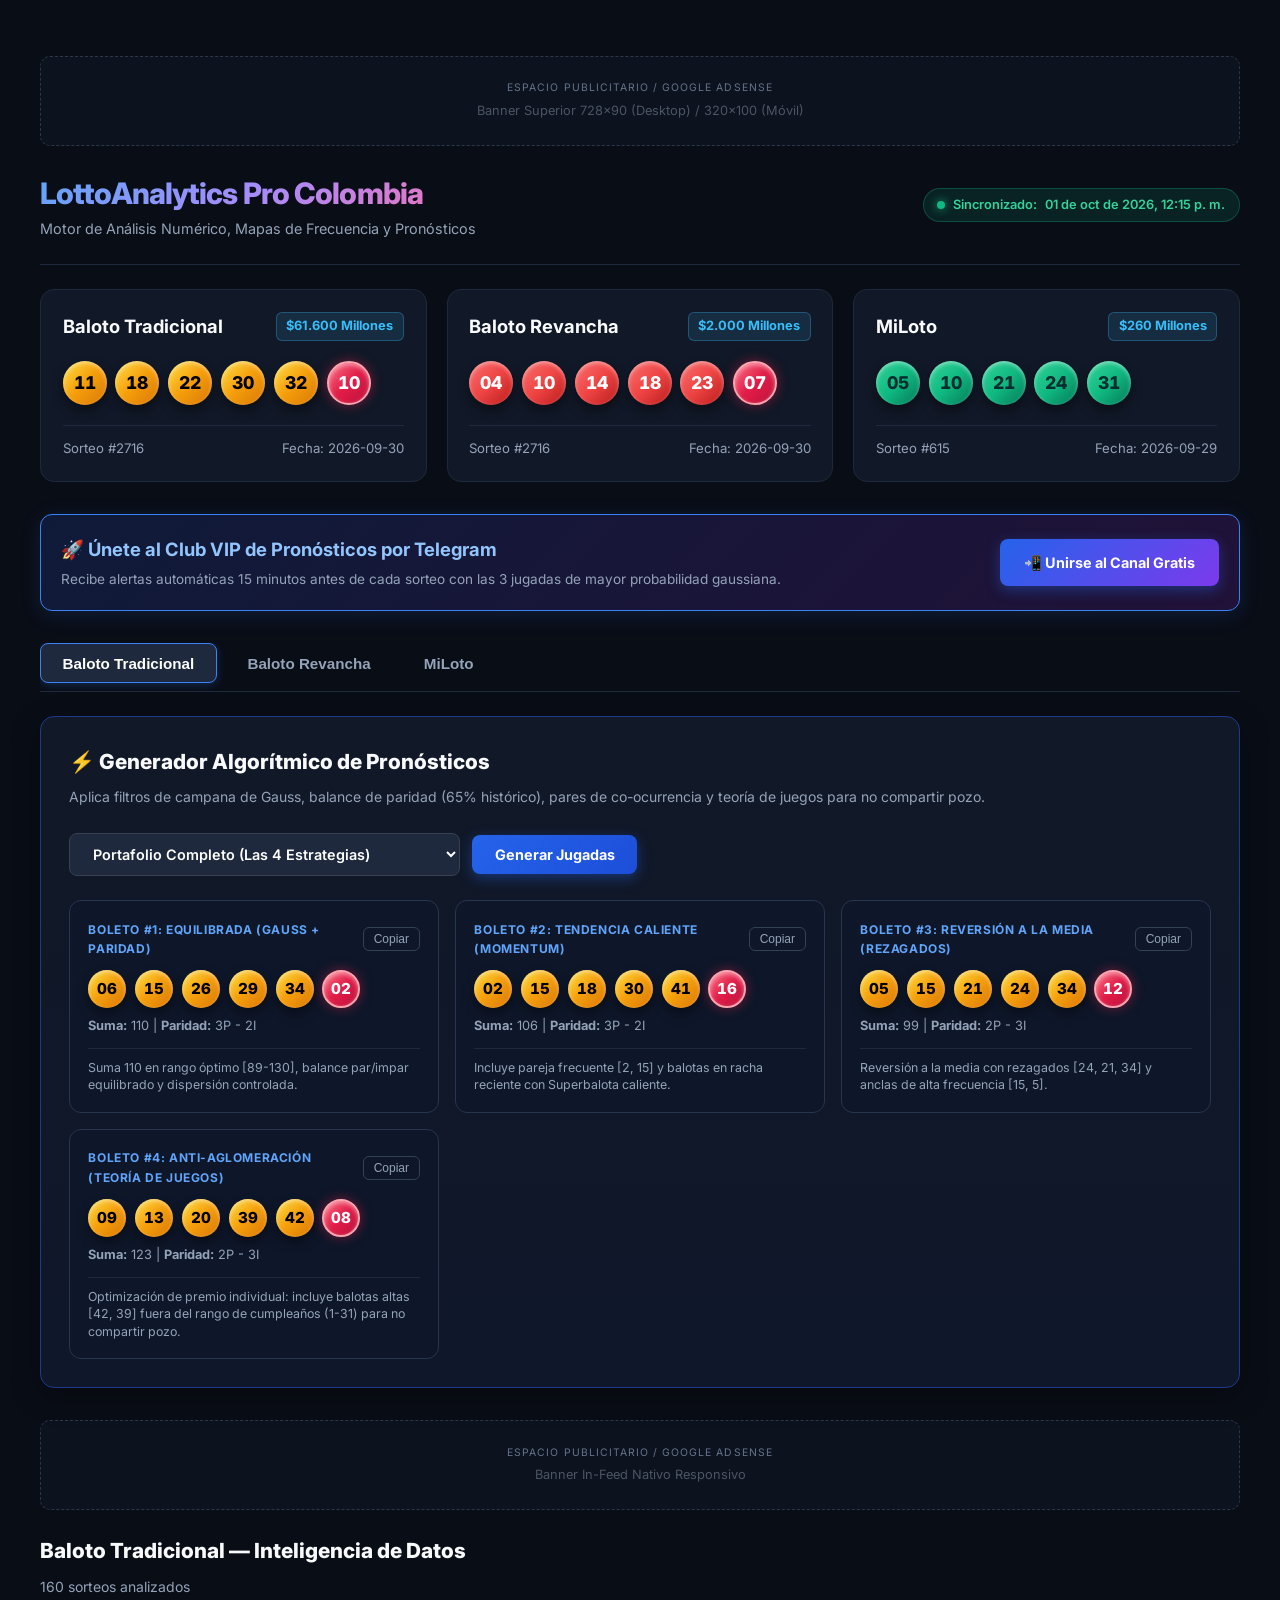
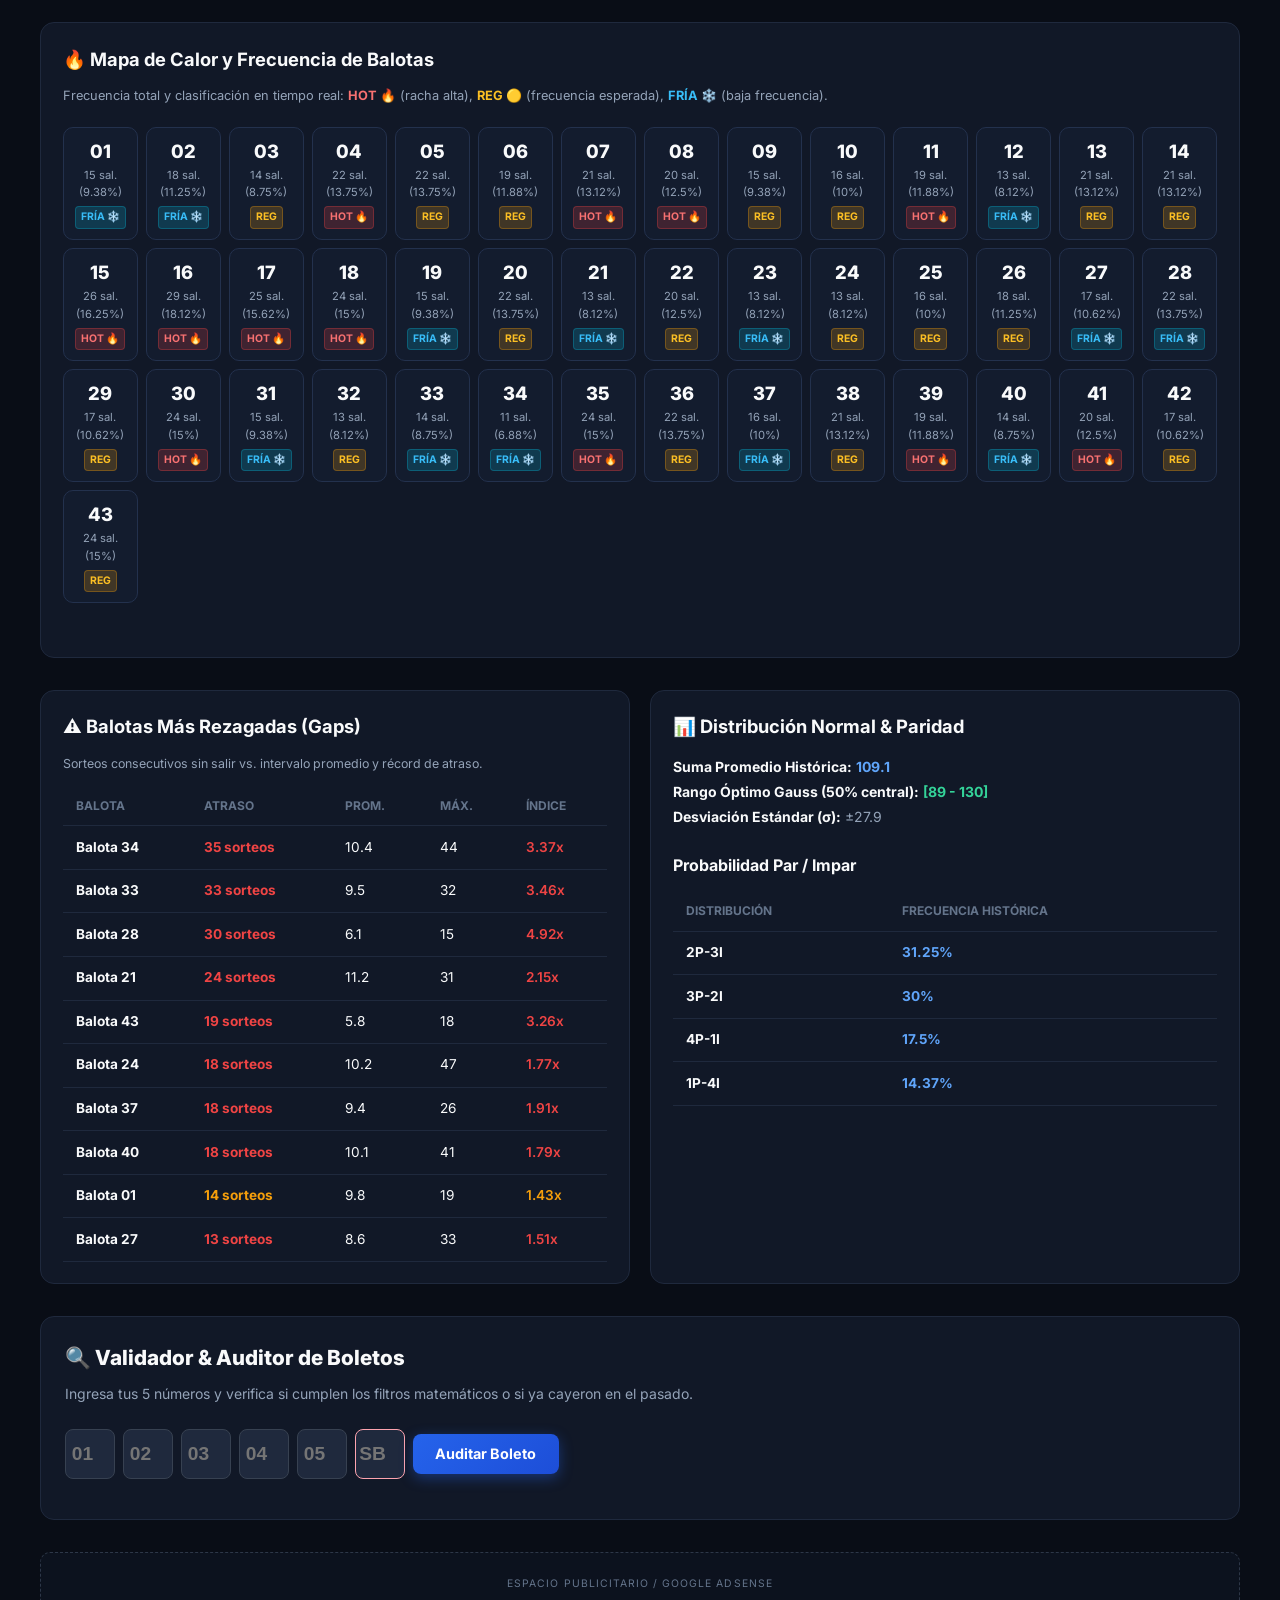
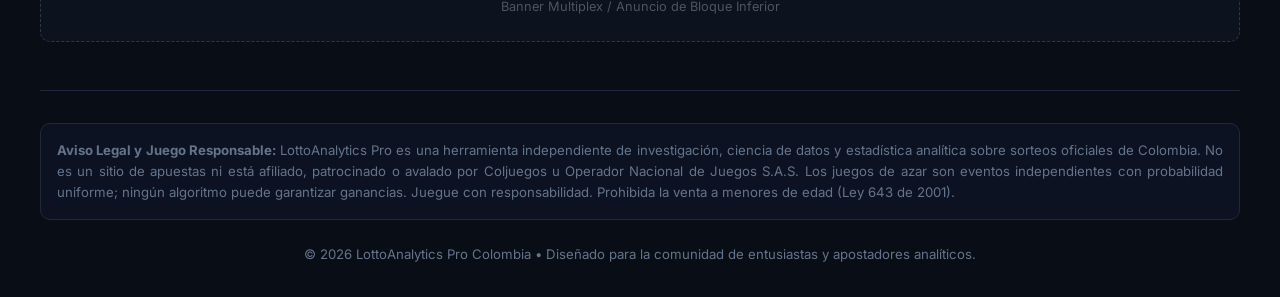
==== index.html @ 25ac8de0 "Add files via upload" ====
<!DOCTYPE html>
<html lang="es">
<head>
  <meta charset="UTF-8">
  <meta name="viewport" content="width=device-width, initial-scale=1.0">
  
  <!-- SEO Meta Tags Colombia -->
  <title>LottoAnalytics Colombia | Resultados, Estadísticas y Pronósticos Baloto y MiLoto</title>
  <meta name="description" content="Consulta los últimos resultados oficiales de Baloto, Revancha y MiLoto en Colombia. Análisis estadístico de balotas calientes, rezagadas, mapas de calor y generador inteligente de jugadas.">
  <meta name="keywords" content="Baloto Colombia, MiLoto, Baloto Revancha, Resultados Baloto hoy, Estadísticas Baloto, Pronóstico Baloto, Números que más caen Baloto, Coljuegos">
  <meta name="author" content="LottoAnalytics Pro">
  <meta name="robots" content="index, follow">

  <!-- Open Graph / Redes Sociales -->
  <meta property="og:type" content="website">
  <meta property="og:title" content="LottoAnalytics Colombia | Inteligencia de Datos Baloto & MiLoto">
  <meta property="og:description" content="Resultados en vivo, mapas de calor, números calientes y pronósticos estadísticos optimizados.">
  <meta property="og:locale" content="es_CO">

  <!-- PWA & Mobile Web App -->
  <link rel="manifest" href="manifest.json">
  <meta name="theme-color" content="#090d16">
  <meta name="apple-mobile-web-app-capable" content="yes">
  <meta name="apple-mobile-web-app-status-bar-style" content="black-translucent">

  <!-- Typography -->
  <link rel="preconnect" href="https://fonts.googleapis.com">
  <link rel="preconnect" href="https://fonts.gstatic.com" crossorigin>
  <link href="https://fonts.googleapis.com/css2?family=Inter:wght@300;400;500;600;700;800&display=swap" rel="stylesheet">
  
  <link rel="stylesheet" href="css/styles.css">

  <!-- Espacio para Google AdSense (Reemplazar con tu ID ca-pub-XXXXX cuando lo tengas) -->
  <!-- <script async src="https://pagead2.googlesyndication.com/pagead/js/adsbygoogle.js?client=ca-pub-XXXXXXXXXXXXXXXX" crossorigin="anonymous"></script> -->
</head>
<body>

  <div class="container">
    
    <!-- BANNER DE PUBLICIDAD SUPERIOR (MONETIZACIÓN) -->
    <div class="ad-slot" id="top-ad-slot">
      <span class="ad-label">Espacio Publicitario / Google AdSense</span>
      <span class="ad-placeholder-text">Banner Superior 728x90 (Desktop) / 320x100 (Móvil)</span>
      <!-- Código de AdSense aquí: <ins class="adsbygoogle" style="display:block" data-ad-client="ca-pub-..." data-ad-slot="..." data-ad-format="auto"></ins> -->
    </div>

    <!-- ENCABEZADO Y BRANDING -->
    <header>
      <div class="brand-wrapper">
        <h1>LottoAnalytics Pro Colombia</h1>
        <p>Motor de Análisis Numérico, Mapas de Frecuencia y Pronósticos</p>
      </div>
      <div class="header-badges">
        <span class="status-badge">
          <span class="pulse-dot"></span> Sincronizado: <span id="last-sync-time">Cargando...</span>
        </span>
      </div>
    </header>

    <!-- ÚLTIMOS RESULTADOS EN VIVO (CARDS SUPERIORES) -->
    <section>
      <div class="grid-3" id="summary-cards-container">
        <!-- Renderizado dinámicamente con JavaScript -->
      </div>
    </section>

    <!-- BANNER FREEMIUM / CLUB VIP / TELEGRAM (MONETIZACIÓN DIRECTA) -->
    <div class="vip-card">
      <div class="vip-content">
        <h3>🚀 Únete al Club VIP de Pronósticos por Telegram</h3>
        <p>Recibe alertas automáticas 15 minutos antes de cada sorteo con las 3 jugadas de mayor probabilidad gaussiana.</p>
      </div>
      <a href="https://t.me/" target="_blank" rel="noopener" class="btn-vip">
        <span>📲 Unirse al Canal Gratis</span>
      </a>
    </div>

    <!-- SELECTOR DE PESTAÑAS POR JUEGO -->
    <nav class="tabs-nav" aria-label="Juegos">
      <button class="tab-btn active" data-game="baloto" onclick="setGameTab('baloto')">Baloto Tradicional</button>
      <button class="tab-btn" data-game="revancha" onclick="setGameTab('revancha')">Baloto Revancha</button>
      <button class="tab-btn" data-game="miloto" onclick="setGameTab('miloto')">MiLoto</button>
    </nav>

    <!-- GENERADOR DE JUGADAS INTELIGENTES -->
    <section class="generator-section">
      <div class="section-heading">⚡ Generador Algorítmico de Pronósticos</div>
      <p class="section-desc">
        Aplica filtros de campana de Gauss, balance de paridad (65% histórico), pares de co-ocurrencia y teoría de juegos para no compartir pozo.
      </p>

      <div class="controls-bar">
        <select id="strategy-select" aria-label="Estrategia">
          <option value="all">Portafolio Completo (Las 4 Estrategias)</option>
          <option value="balanced">Estrategia Equilibrada (Gauss + Paridad)</option>
          <option value="hot">Tendencia Caliente (Momentum & Pares)</option>
          <option value="cold">Reversión a la Media (Rezagadas)</option>
          <option value="anticrowd">Anti-Aglomeración (Premios sin compartir >31)</option>
        </select>
        <button class="btn-primary" onclick="handleGenerateTickets()">Generar Jugadas</button>
      </div>

      <div class="ticket-grid" id="ticket-results-grid">
        <!-- Generación de boletos -->
      </div>
    </section>

    <!-- ANUNCIO INTERMEDIO (MONETIZACIÓN IN-FEED) -->
    <div class="ad-slot" id="middle-ad-slot">
      <span class="ad-label">Espacio Publicitario / Google AdSense</span>
      <span class="ad-placeholder-text">Banner In-Feed Nativo Responsivo</span>
    </div>

    <!-- SECCIÓN DE INTELIGENCIA DE DATOS -->
    <section>
      <div class="section-heading" id="current-game-title">Inteligencia de Datos</div>
      <p class="section-desc" id="total-draws-count">Cargando sorteos...</p>

      <!-- MAPA DE CALOR -->
      <div class="card" style="margin-bottom: 2rem;">
        <div class="card-top">
          <span class="card-title">🔥 Mapa de Calor y Frecuencia de Balotas</span>
        </div>
        <p style="font-size: 0.8rem; color: var(--text-muted); margin-bottom: 1rem;">
          Frecuencia total y clasificación en tiempo real: <span style="color:#f87171; font-weight:700;">HOT 🔥</span> (racha alta), <span style="color:#fbbf24; font-weight:700;">REG 🟡</span> (frecuencia esperada), <span style="color:#38bdf8; font-weight:700;">FRÍA ❄️</span> (baja frecuencia).
        </p>
        <div class="heatmap-container" id="heatmap-container"></div>
      </div>

      <!-- TABLAS DE REZAGOS Y GAUSS -->
      <div class="grid-2">
        <!-- Tabla de Atrasos -->
        <div class="card">
          <div class="card-top">
            <span class="card-title">⚠️ Balotas Más Rezagadas (Gaps)</span>
          </div>
          <p style="font-size: 0.775rem; color: var(--text-muted);">
            Sorteos consecutivos sin salir vs. intervalo promedio y récord de atraso.
          </p>
          <table id="gaps-table">
            <thead>
              <tr>
                <th>Balota</th>
                <th>Atraso</th>
                <th>Prom.</th>
                <th>Máx.</th>
                <th>Índice</th>
              </tr>
            </thead>
            <tbody></tbody>
          </table>
        </div>

        <!-- Métricas Gaussianas & Paridad -->
        <div class="card">
          <div class="card-top">
            <span class="card-title">📊 Distribución Normal & Paridad</span>
          </div>
          <div style="font-size: 0.875rem; margin: 0.75rem 0; line-height: 1.8;">
            <p><strong>Suma Promedio Histórica:</strong> <span id="val-mean" style="color: #60a5fa; font-weight:700;">--</span></p>
            <p><strong>Rango Óptimo Gauss (50% central):</strong> <span id="val-iqr" style="color: #34d399; font-weight:700;">--</span></p>
            <p><strong>Desviación Estándar (σ):</strong> <span id="val-std" style="color: #94a3b8;">--</span></p>
          </div>
          
          <div class="card-top" style="margin-top: 1.5rem;">
            <span class="card-title" style="font-size: 1rem;">Probabilidad Par / Impar</span>
          </div>
          <table id="parity-table">
            <thead>
              <tr>
                <th>Distribución</th>
                <th>Frecuencia Histórica</th>
              </tr>
            </thead>
            <tbody></tbody>
          </table>
        </div>
      </div>
    </section>

    <!-- COMPROBADOR DE BOLETOS -->
    <section class="checker-box">
      <div class="section-heading">🔍 Validador & Auditor de Boletos</div>
      <p class="section-desc">
        Ingresa tus 5 números y verifica si cumplen los filtros matemáticos o si ya cayeron en el pasado.
      </p>
      <div class="checker-inputs">
        <input type="number" id="c1" class="checker-input" placeholder="01" min="1" max="43">
        <input type="number" id="c2" class="checker-input" placeholder="02" min="1" max="43">
        <input type="number" id="c3" class="checker-input" placeholder="03" min="1" max="43">
        <input type="number" id="c4" class="checker-input" placeholder="04" min="1" max="43">
        <input type="number" id="c5" class="checker-input" placeholder="05" min="1" max="43">
        <input type="number" id="check-sb" class="checker-input" placeholder="SB" min="1" max="16" style="border-color: #fda4af;" title="Superbalota">
        <button class="btn-primary" onclick="checkUserTicket()">Auditar Boleto</button>
      </div>
      <div class="checker-result" id="checker-result-box"></div>
    </section>

    <!-- BANNER DE PUBLICIDAD INFERIOR (MONETIZACIÓN) -->
    <div class="ad-slot" id="bottom-ad-slot">
      <span class="ad-label">Espacio Publicitario / Google AdSense</span>
      <span class="ad-placeholder-text">Banner Multiplex / Anuncio de Bloque Inferior</span>
    </div>

    <!-- AVISO LEGAL Y FOOTER -->
    <footer>
      <div class="legal-notice">
        <strong>Aviso Legal y Juego Responsable:</strong> LottoAnalytics Pro es una herramienta independiente de investigación, ciencia de datos y estadística analítica sobre sorteos oficiales de Colombia. No es un sitio de apuestas ni está afiliado, patrocinado o avalado por Coljuegos u Operador Nacional de Juegos S.A.S. Los juegos de azar son eventos independientes con probabilidad uniforme; ningún algoritmo puede garantizar ganancias. Juegue con responsabilidad. Prohibida la venta a menores de edad (Ley 643 de 2001).
      </div>
      <p>© 2026 LottoAnalytics Pro Colombia • Diseñado para la comunidad de entusiastas y apostadores analíticos.</p>
    </footer>

  </div>

  <script src="js/fallback_data.js"></script>
  <script src="js/app.js"></script>
</body>
</html>
---- css/styles.css ----
/* LottoAnalytics Pro Colombia - Modern Stylesheet */
:root {
  --bg-dark: #090d16;
  --bg-card: #111827;
  --bg-card-hover: #172033;
  --border-color: #1f293d;
  --text-main: #f9fafb;
  --text-muted: #94a3b8;
  --text-subtle: #64748b;
  
  --primary: #3b82f6;
  --primary-glow: rgba(59, 130, 246, 0.25);
  --accent-gold: #f59e0b;
  --accent-red: #ef4444;
  --accent-green: #10b981;
  --accent-cyan: #06b6d4;

  --ball-baloto-grad: linear-gradient(135deg, #fde047 0%, #f59e0b 50%, #d97706 100%);
  --ball-revancha-grad: linear-gradient(135deg, #f87171 0%, #ef4444 50%, #b91c1c 100%);
  --ball-miloto-grad: linear-gradient(135deg, #34d399 0%, #10b981 50%, #047857 100%);
  --ball-super-grad: linear-gradient(135deg, #fb7185 0%, #e11d48 50%, #be123c 100%);
}

* {
  box-sizing: border-box;
  margin: 0;
  padding: 0;
  -webkit-tap-highlight-color: transparent;
}

body {
  font-family: 'Inter', -apple-system, BlinkMacSystemFont, 'Segoe UI', Roboto, sans-serif;
  background-color: var(--bg-dark);
  color: var(--text-main);
  line-height: 1.6;
  padding: 1rem;
}

@media (min-width: 768px) {
  body {
    padding: 2rem;
  }
}

.container {
  max-width: 1200px;
  margin: 0 auto;
}

/* Header & Branding */
header {
  display: flex;
  justify-content: space-between;
  align-items: center;
  flex-wrap: wrap;
  gap: 1.25rem;
  padding-bottom: 1.5rem;
  border-bottom: 1px solid var(--border-color);
  margin-bottom: 1.5rem;
}

.brand-wrapper h1 {
  font-size: 1.85rem;
  font-weight: 800;
  letter-spacing: -0.03em;
  background: linear-gradient(135deg, #60a5fa 0%, #a78bfa 50%, #f472b6 100%);
  -webkit-background-clip: text;
  -webkit-text-fill-color: transparent;
}

.brand-wrapper p {
  color: var(--text-muted);
  font-size: 0.9rem;
}

.header-badges {
  display: flex;
  gap: 0.75rem;
  align-items: center;
}

.status-badge {
  display: inline-flex;
  align-items: center;
  gap: 0.5rem;
  background: rgba(16, 185, 129, 0.12);
  border: 1px solid rgba(16, 185, 129, 0.3);
  color: #34d399;
  padding: 0.35rem 0.85rem;
  border-radius: 9999px;
  font-size: 0.8rem;
  font-weight: 600;
}

.pulse-dot {
  width: 8px;
  height: 8px;
  border-radius: 50%;
  background: #10b981;
  box-shadow: 0 0 10px #10b981;
  animation: pulse 2s infinite;
}

@keyframes pulse {
  0% { transform: scale(0.95); opacity: 0.7; }
  50% { transform: scale(1.2); opacity: 1; }
  100% { transform: scale(0.95); opacity: 0.7; }
}

/* Monetization: Ad Slots */
.ad-slot {
  background: rgba(17, 24, 39, 0.5);
  border: 1px dashed #2d3748;
  border-radius: 10px;
  padding: 1rem;
  margin: 1.5rem 0;
  text-align: center;
  position: relative;
  overflow: hidden;
  min-height: 90px;
  display: flex;
  flex-direction: column;
  align-items: center;
  justify-content: center;
}

.ad-label {
  font-size: 0.65rem;
  color: var(--text-subtle);
  text-transform: uppercase;
  letter-spacing: 0.1em;
  margin-bottom: 0.25rem;
}

.ad-placeholder-text {
  font-size: 0.8rem;
  color: #4b5563;
}

/* VIP / Affiliate Banner */
.vip-card {
  background: linear-gradient(135deg, rgba(30, 58, 138, 0.3) 0%, rgba(88, 28, 135, 0.3) 100%);
  border: 1px solid #3b82f6;
  border-radius: 12px;
  padding: 1.25rem;
  margin-bottom: 2rem;
  display: flex;
  justify-content: space-between;
  align-items: center;
  flex-wrap: wrap;
  gap: 1rem;
  box-shadow: 0 4px 20px rgba(59, 130, 246, 0.15);
}

.vip-content h3 {
  font-size: 1.15rem;
  font-weight: 700;
  color: #93c5fd;
  margin-bottom: 0.25rem;
}

.vip-content p {
  font-size: 0.85rem;
  color: var(--text-muted);
}

.btn-vip {
  background: linear-gradient(135deg, #2563eb, #7c3aed);
  color: #ffffff;
  border: none;
  padding: 0.75rem 1.5rem;
  border-radius: 8px;
  font-weight: 700;
  font-size: 0.9rem;
  cursor: pointer;
  text-decoration: none;
  display: inline-flex;
  align-items: center;
  gap: 0.5rem;
  box-shadow: 0 4px 14px rgba(37, 99, 235, 0.4);
  transition: transform 0.15s, box-shadow 0.15s;
}

.btn-vip:hover {
  transform: translateY(-2px);
  box-shadow: 0 6px 20px rgba(37, 99, 235, 0.6);
}

/* Grids & Cards */
.grid-3 {
  display: grid;
  grid-template-columns: repeat(auto-fit, minmax(320px, 1fr));
  gap: 1.25rem;
  margin-bottom: 2rem;
}

.card {
  background: var(--bg-card);
  border: 1px solid var(--border-color);
  border-radius: 14px;
  padding: 1.35rem;
  transition: border-color 0.2s;
}

.card:hover {
  border-color: #374151;
}

.card-top {
  display: flex;
  justify-content: space-between;
  align-items: center;
  margin-bottom: 0.75rem;
}

.card-title {
  font-size: 1.15rem;
  font-weight: 700;
  display: flex;
  align-items: center;
  gap: 0.5rem;
}

.jackpot-pill {
  background: rgba(56, 189, 248, 0.12);
  color: #38bdf8;
  border: 1px solid rgba(56, 189, 248, 0.3);
  padding: 0.2rem 0.6rem;
  border-radius: 6px;
  font-size: 0.8rem;
  font-weight: 700;
}

/* 3D Lottery Balls */
.ball-row {
  display: flex;
  align-items: center;
  gap: 0.55rem;
  margin: 1.25rem 0;
  flex-wrap: wrap;
}

.ball {
  width: 44px;
  height: 44px;
  border-radius: 50%;
  display: flex;
  align-items: center;
  justify-content: center;
  font-weight: 800;
  font-size: 1.1rem;
  font-variant-numeric: tabular-nums;
  position: relative;
  box-shadow: 0 6px 12px rgba(0, 0, 0, 0.4), inset 0 2px 4px rgba(255, 255, 255, 0.45);
  user-select: none;
}

.ball-baloto { background: var(--ball-baloto-grad); color: #000; }
.ball-revancha { background: var(--ball-revancha-grad); color: #fff; }
.ball-miloto { background: var(--ball-miloto-grad); color: #042f2e; }
.ball-super {
  background: var(--ball-super-grad);
  color: #fff;
  border: 2px solid #fda4af;
  box-shadow: 0 0 12px rgba(225, 29, 72, 0.5), inset 0 2px 4px rgba(255,255,255,0.45);
}

.card-meta {
  font-size: 0.825rem;
  color: var(--text-muted);
  display: flex;
  justify-content: space-between;
  border-top: 1px solid var(--border-color);
  padding-top: 0.75rem;
}

/* Tabs Navigation */
.tabs-nav {
  display: flex;
  gap: 0.5rem;
  margin-bottom: 1.5rem;
  border-bottom: 1px solid var(--border-color);
  padding-bottom: 0.5rem;
  overflow-x: auto;
}

.tab-btn {
  background: transparent;
  border: 1px solid transparent;
  color: var(--text-muted);
  padding: 0.65rem 1.35rem;
  font-weight: 600;
  font-size: 0.95rem;
  border-radius: 8px;
  cursor: pointer;
  white-space: nowrap;
  transition: all 0.2s;
}

.tab-btn:hover {
  color: #fff;
  background: rgba(255, 255, 255, 0.05);
}

.tab-btn.active {
  color: #fff;
  background: #1f293d;
  border-color: #3b82f6;
  box-shadow: 0 2px 8px rgba(59, 130, 246, 0.25);
}

/* Generator Section */
.generator-section {
  background: linear-gradient(180deg, #111827 0%, #0f172a 100%);
  border: 1px solid #1e3a8a;
  border-radius: 14px;
  padding: 1.75rem;
  margin-bottom: 2rem;
  box-shadow: 0 8px 30px rgba(0, 0, 0, 0.3);
}

.section-heading {
  font-size: 1.3rem;
  font-weight: 800;
  margin-bottom: 0.5rem;
  display: flex;
  align-items: center;
  gap: 0.5rem;
}

.section-desc {
  font-size: 0.875rem;
  color: var(--text-muted);
  margin-bottom: 1.5rem;
}

.controls-bar {
  display: flex;
  gap: 0.75rem;
  flex-wrap: wrap;
  align-items: center;
  margin-bottom: 1.5rem;
}

select {
  background: #1f293d;
  color: #fff;
  border: 1px solid #374151;
  padding: 0.7rem 1.2rem;
  border-radius: 8px;
  font-family: inherit;
  font-size: 0.9rem;
  font-weight: 600;
  cursor: pointer;
  outline: none;
}

.btn-primary {
  background: linear-gradient(135deg, #2563eb, #1d4ed8);
  color: #fff;
  border: none;
  padding: 0.7rem 1.4rem;
  border-radius: 8px;
  font-family: inherit;
  font-size: 0.9rem;
  font-weight: 700;
  cursor: pointer;
  box-shadow: 0 4px 14px rgba(37, 99, 235, 0.4);
  transition: transform 0.15s, box-shadow 0.15s;
}

.btn-primary:hover {
  transform: translateY(-2px);
  box-shadow: 0 6px 20px rgba(37, 99, 235, 0.6);
}

.ticket-grid {
  display: grid;
  grid-template-columns: repeat(auto-fit, minmax(280px, 1fr));
  gap: 1rem;
}

.ticket-box {
  background: rgba(15, 23, 42, 0.85);
  border: 1px solid #27354f;
  border-radius: 12px;
  padding: 1.15rem;
  position: relative;
  transition: transform 0.15s;
}

.ticket-box:hover {
  transform: translateY(-2px);
  border-color: #3b82f6;
}

.ticket-header {
  display: flex;
  justify-content: space-between;
  align-items: center;
  margin-bottom: 0.75rem;
}

.ticket-badge {
  font-size: 0.75rem;
  font-weight: 700;
  color: #60a5fa;
  text-transform: uppercase;
  letter-spacing: 0.05em;
}

.btn-copy {
  background: transparent;
  border: 1px solid #334155;
  color: var(--text-muted);
  border-radius: 6px;
  font-size: 0.75rem;
  padding: 0.25rem 0.6rem;
  cursor: pointer;
  transition: all 0.2s;
}

.btn-copy:hover {
  color: #fff;
  background: #1e293b;
}

.ticket-footer {
  margin-top: 0.75rem;
  font-size: 0.775rem;
  color: var(--text-muted);
  line-height: 1.4;
  border-top: 1px solid #1f293d;
  padding-top: 0.6rem;
}

/* Heatmap Grid */
.heatmap-container {
  display: grid;
  grid-template-columns: repeat(auto-fill, minmax(75px, 1fr));
  gap: 0.5rem;
  margin: 1.25rem 0 2rem 0;
}

.heat-cell {
  background: #131c2e;
  border: 1px solid #23314d;
  border-radius: 10px;
  padding: 0.6rem 0.4rem;
  text-align: center;
  transition: transform 0.15s;
}

.heat-cell:hover {
  transform: scale(1.05);
  border-color: #60a5fa;
  z-index: 2;
}

.heat-val {
  font-size: 1.15rem;
  font-weight: 800;
}

.heat-sub {
  font-size: 0.7rem;
  color: var(--text-muted);
}

.tag-badge {
  font-size: 0.65rem;
  font-weight: 700;
  border-radius: 4px;
  padding: 2px 5px;
  display: inline-block;
  margin-top: 4px;
}

.tag-hot { background: rgba(239, 68, 68, 0.2); color: #f87171; border: 1px solid rgba(239,68,68,0.3); }
.tag-warm { background: rgba(245, 158, 11, 0.2); color: #fbbf24; border: 1px solid rgba(245,158,11,0.3); }
.tag-cold { background: rgba(6, 182, 212, 0.2); color: #38bdf8; border: 1px solid rgba(6,182,212,0.3); }

/* Tables */
.grid-2 {
  display: grid;
  grid-template-columns: 1fr 1fr;
  gap: 1.25rem;
  margin-bottom: 2rem;
}

@media (max-width: 768px) {
  .grid-2 {
    grid-template-columns: 1fr;
  }
}

table {
  width: 100%;
  border-collapse: collapse;
  font-size: 0.85rem;
  margin-top: 0.75rem;
}

th, td {
  padding: 0.65rem 0.85rem;
  text-align: left;
  border-bottom: 1px solid var(--border-color);
}

th {
  color: var(--text-subtle);
  font-weight: 700;
  font-size: 0.75rem;
  text-transform: uppercase;
}

/* Ticket Checker Tool */
.checker-box {
  background: var(--bg-card);
  border: 1px solid var(--border-color);
  border-radius: 14px;
  padding: 1.5rem;
  margin-bottom: 2rem;
}

.checker-inputs {
  display: flex;
  gap: 0.5rem;
  flex-wrap: wrap;
  align-items: center;
  margin: 1rem 0;
}

.checker-input {
  width: 50px;
  height: 50px;
  text-align: center;
  font-size: 1.2rem;
  font-weight: 800;
  border-radius: 8px;
  border: 1px solid #374151;
  background: #1f293d;
  color: #fff;
  outline: none;
}

.checker-input:focus {
  border-color: #3b82f6;
  box-shadow: 0 0 8px rgba(59, 130, 246, 0.5);
}

.checker-result {
  margin-top: 1rem;
  padding: 1rem;
  border-radius: 8px;
  background: rgba(15, 23, 42, 0.7);
  display: none;
}

/* Footer & Legal */
footer {
  margin-top: 3rem;
  padding-top: 2rem;
  border-top: 1px solid var(--border-color);
  font-size: 0.825rem;
  color: var(--text-subtle);
  text-align: center;
}

.legal-notice {
  background: rgba(15, 23, 42, 0.6);
  border: 1px solid #1f293d;
  border-radius: 10px;
  padding: 1rem;
  margin-bottom: 1.5rem;
  text-align: justify;
}
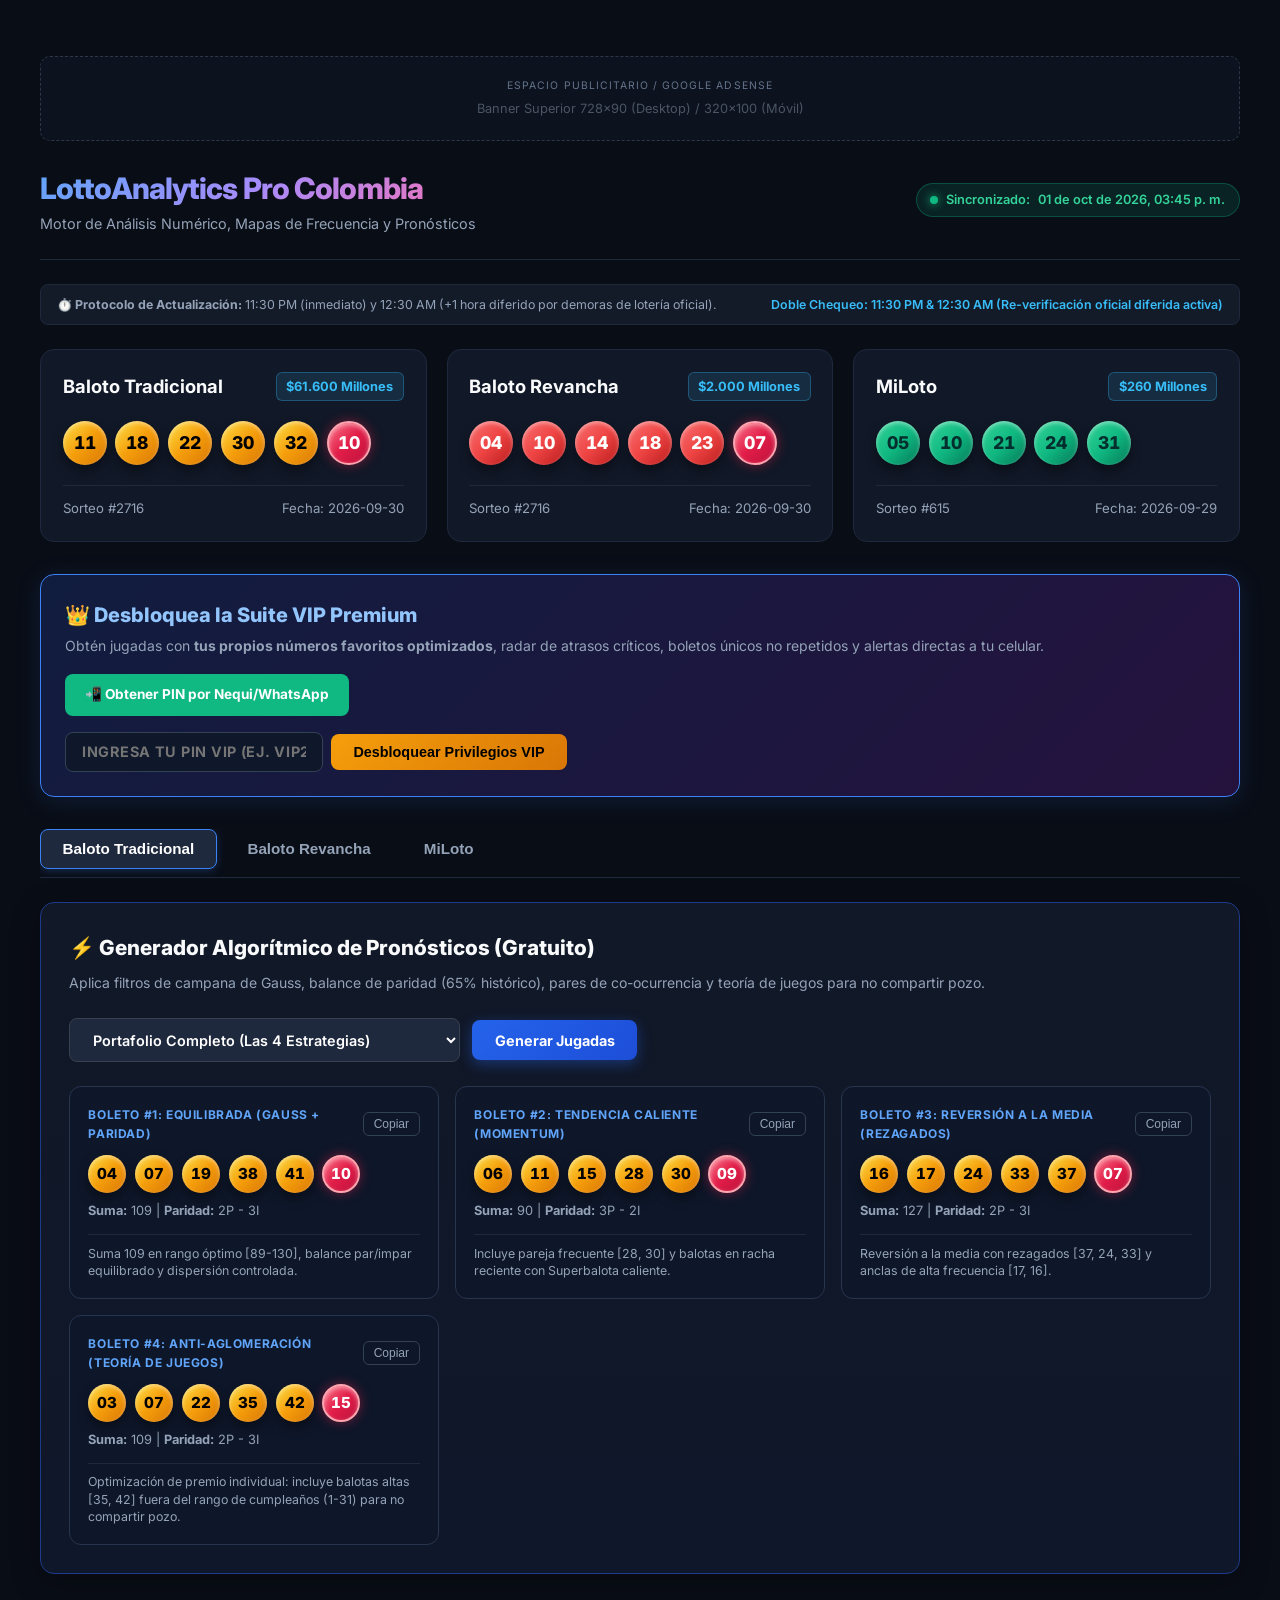
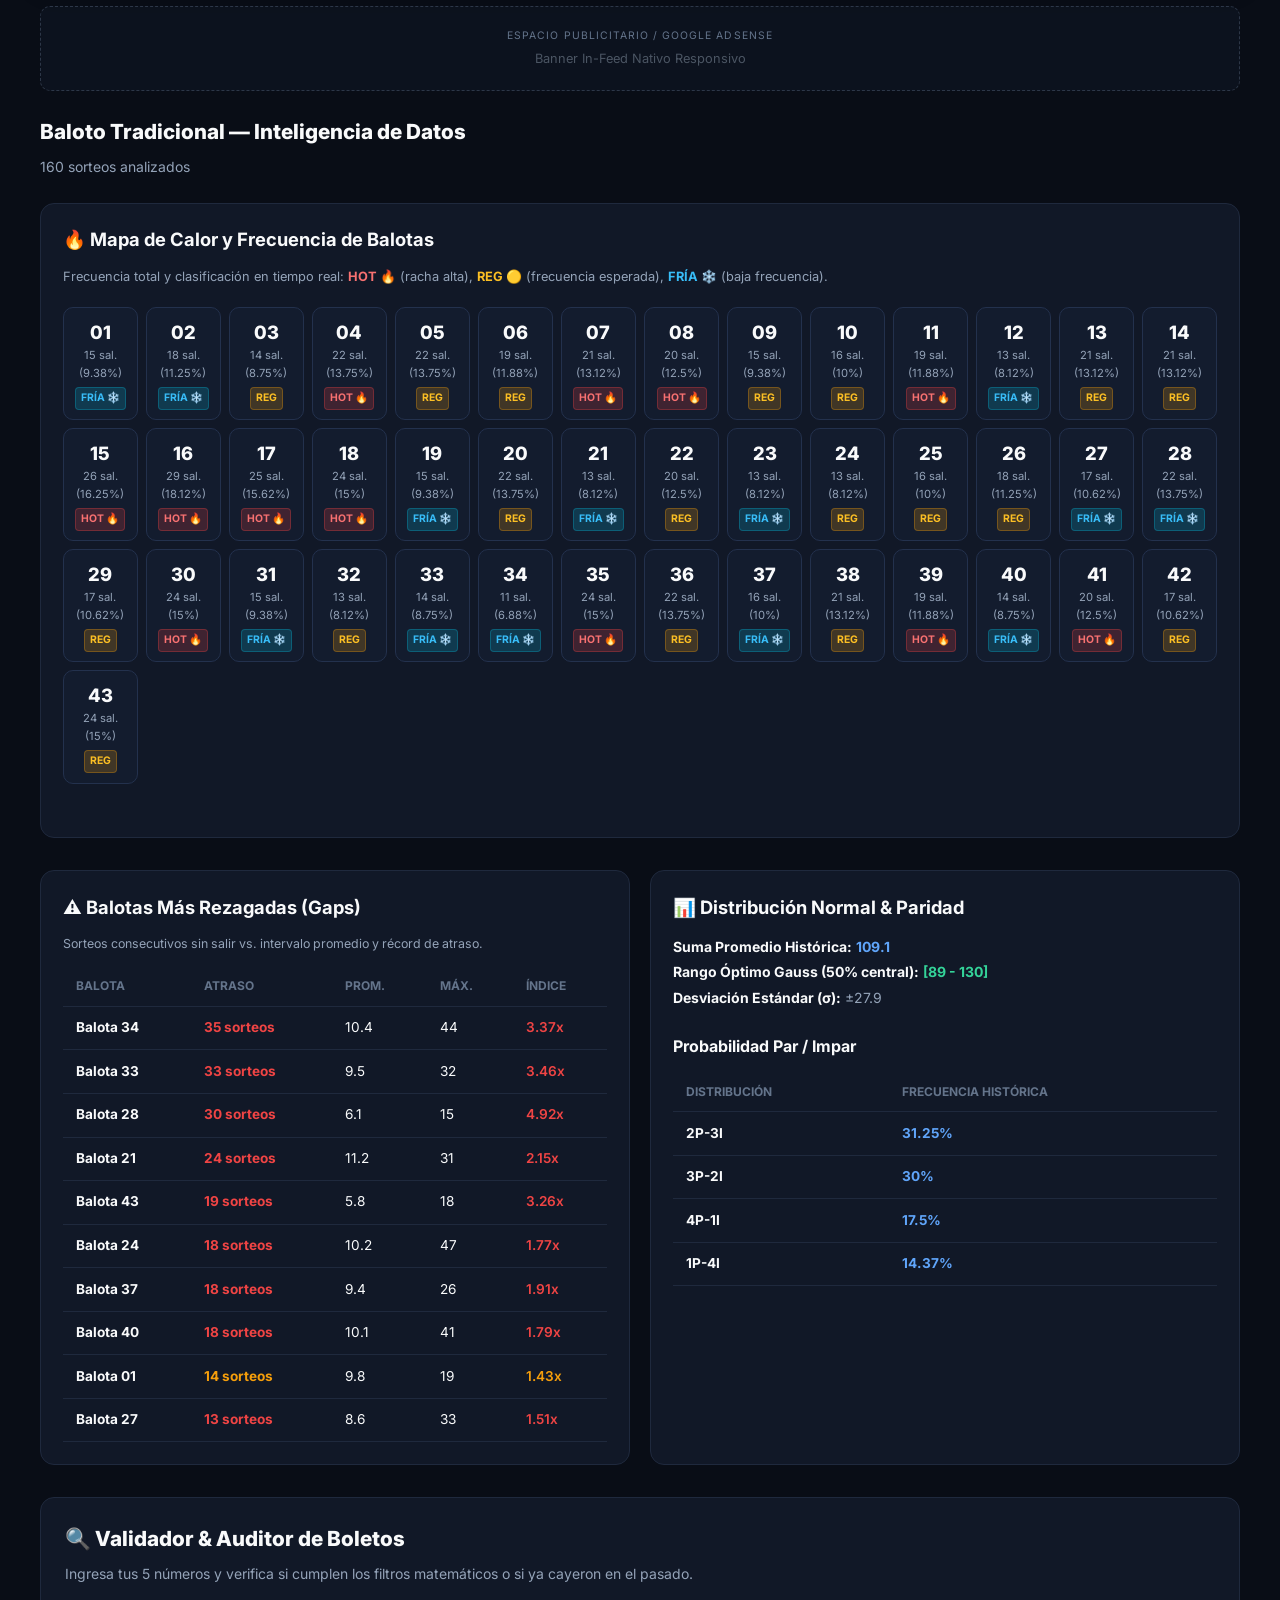
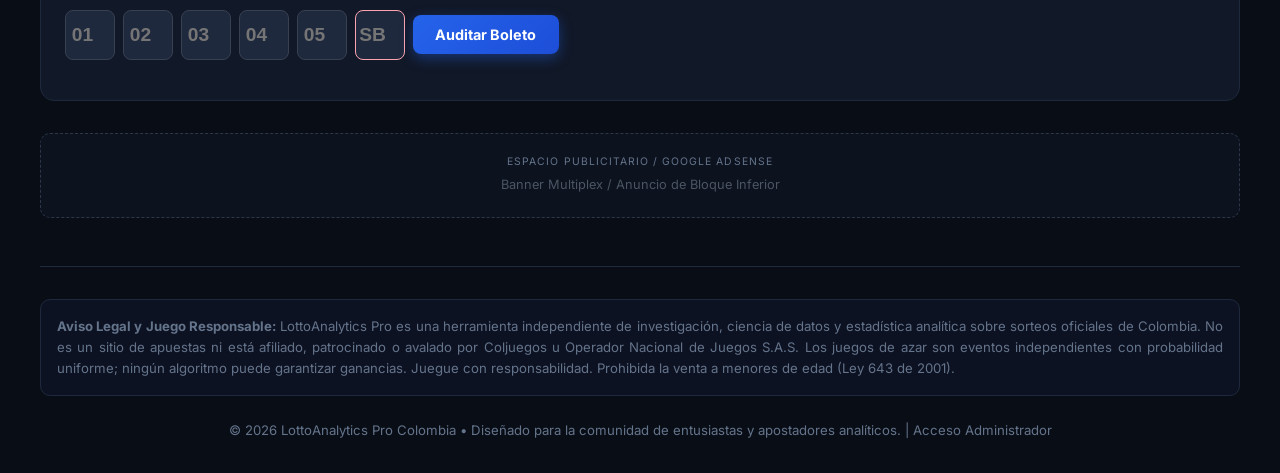
==== commit b4fe32ba: "Add files via upload" ====
--- a/index.html
+++ b/index.html
@@ -6,7 +6,7 @@
   
   <!-- SEO Meta Tags Colombia -->
   <title>LottoAnalytics Colombia | Resultados, Estadísticas y Pronósticos Baloto y MiLoto</title>
-  <meta name="description" content="Consulta los últimos resultados oficiales de Baloto, Revancha y MiLoto en Colombia. Análisis estadístico de balotas calientes, rezagadas, mapas de calor y generador inteligente de jugadas.">
+  <meta name="description" content="Consulta los últimos resultados oficiales de Baloto, Revancha y MiLoto en Colombia. Análisis estadístico de balotas calientes, rezagadas, mapas de calor y generador inteligente de jugadas con suite VIP.">
   <meta name="keywords" content="Baloto Colombia, MiLoto, Baloto Revancha, Resultados Baloto hoy, Estadísticas Baloto, Pronóstico Baloto, Números que más caen Baloto, Coljuegos">
   <meta name="author" content="LottoAnalytics Pro">
   <meta name="robots" content="index, follow">
@@ -14,7 +14,7 @@
   <!-- Open Graph / Redes Sociales -->
   <meta property="og:type" content="website">
   <meta property="og:title" content="LottoAnalytics Colombia | Inteligencia de Datos Baloto & MiLoto">
-  <meta property="og:description" content="Resultados en vivo, mapas de calor, números calientes y pronósticos estadísticos optimizados.">
+  <meta property="og:description" content="Resultados en vivo, mapas de calor, números calientes, suite VIP personalizada y pronósticos estadísticos optimizados.">
   <meta property="og:locale" content="es_CO">
 
   <!-- PWA & Mobile Web App -->
@@ -41,7 +41,6 @@
     <div class="ad-slot" id="top-ad-slot">
       <span class="ad-label">Espacio Publicitario / Google AdSense</span>
       <span class="ad-placeholder-text">Banner Superior 728x90 (Desktop) / 320x100 (Móvil)</span>
-      <!-- Código de AdSense aquí: <ins class="adsbygoogle" style="display:block" data-ad-client="ca-pub-..." data-ad-slot="..." data-ad-format="auto"></ins> -->
     </div>
 
     <!-- ENCABEZADO Y BRANDING -->
@@ -51,11 +50,20 @@
         <p>Motor de Análisis Numérico, Mapas de Frecuencia y Pronósticos</p>
       </div>
       <div class="header-badges">
+        <span class="vip-status-pill" id="vip-header-pill" style="display: none;">
+          👑 Membresía VIP Activa
+        </span>
         <span class="status-badge">
           <span class="pulse-dot"></span> Sincronizado: <span id="last-sync-time">Cargando...</span>
         </span>
       </div>
     </header>
+
+    <!-- AVISO DE AUTO-ACTUALIZACIÓN Y DOBLE CHEQUEO +1 HORA -->
+    <div style="background: rgba(30, 41, 59, 0.5); border: 1px solid #1e293b; border-radius: 8px; padding: 0.6rem 1rem; font-size: 0.775rem; color: #94a3b8; display:flex; justify-content:space-between; align-items:center; flex-wrap:wrap; gap:0.5rem; margin-bottom: 1.5rem;">
+      <span>⏱️ <strong>Protocolo de Actualización:</strong> 11:30 PM (inmediato) y 12:30 AM (+1 hora diferido por demoras de lotería oficial).</span>
+      <span id="delayed-sync-badge" style="color: #38bdf8; font-weight:600;">Monitoreo nocturno activo</span>
+    </div>
 
     <!-- ÚLTIMOS RESULTADOS EN VIVO (CARDS SUPERIORES) -->
     <section>
@@ -64,15 +72,75 @@
       </div>
     </section>
 
-    <!-- BANNER FREEMIUM / CLUB VIP / TELEGRAM (MONETIZACIÓN DIRECTA) -->
-    <div class="vip-card">
-      <div class="vip-content">
-        <h3>🚀 Únete al Club VIP de Pronósticos por Telegram</h3>
-        <p>Recibe alertas automáticas 15 minutos antes de cada sorteo con las 3 jugadas de mayor probabilidad gaussiana.</p>
-      </div>
-      <a href="https://t.me/" target="_blank" rel="noopener" class="btn-vip">
-        <span>📲 Unirse al Canal Gratis</span>
-      </a>
+    <!-- MÓDULO VIP GATEWAY / DESBLOQUEO POR PIN -->
+    <div class="vip-card" id="vip-unlock-box">
+      <div class="vip-header-row">
+        <div>
+          <h3>👑 Desbloquea la Suite VIP Premium</h3>
+          <p style="font-size:0.875rem; color:#94a3b8; margin-top:4px;">
+            Obtén jugadas con <strong>tus propios números favoritos optimizados</strong>, radar de atrasos críticos, boletos únicos no repetidos y alertas directas a tu celular.
+          </p>
+        </div>
+        <a href="https://wa.me/573000000000?text=Hola,%20quiero%20adquirir%20mi%20PIN%20VIP%20de%20LottoAnalytics" target="_blank" rel="noopener" class="btn-whatsapp-buy">
+          <span>📲 Obtener PIN por Nequi/WhatsApp</span>
+        </a>
+      </div>
+
+      <div class="vip-pin-form">
+        <input type="text" id="vip-pin-input" class="pin-input" placeholder="Ingresa tu PIN VIP (ej. VIP2026)">
+        <button class="btn-unlock" onclick="unlockWithPin()">Desbloquear Privilegios VIP</button>
+      </div>
+    </div>
+
+    <!-- PANEL VIP EXCLUSIVO (VISIBLE CUANDO ESTÁ DESBLOQUEADO) -->
+    <div class="vip-active-panel" id="vip-active-panel">
+      <div style="display:flex; justify-content:space-between; align-items:center; flex-wrap:wrap; gap:0.5rem;">
+        <div>
+          <div class="vip-panel-title">👑 Panel de Privilegios VIP Activo</div>
+          <p id="vip-expiry-detail" style="font-size: 0.85rem; color: #d8b4fe;">Bienvenido a tu suite de análisis avanzado y personalización matemática.</p>
+        </div>
+        <button onclick="logoutVip()" style="background:transparent; border:1px solid #6b21a8; color:#c084fc; font-size:0.75rem; padding:0.35rem 0.75rem; border-radius:6px; cursor:pointer;">Cerrar Sesión VIP</button>
+      </div>
+
+      <div class="vip-features-grid">
+        
+        <!-- PRIVILEGIO 1: NÚMEROS PERSONALIZADOS -->
+        <div class="vip-box">
+          <div class="vip-box-title">🎯 1. Optimizar Mis Números Favoritos</div>
+          <p style="font-size:0.8rem; color:#cbd5e1;">Digita 1 o 2 balotas que quieras jugar obligatoriamente. El algoritmo completará las restantes respetando la campana de Gauss y co-ocurrencia:</p>
+          <div class="custom-inputs-row">
+            <input type="number" id="vip-f1" class="custom-input" placeholder="07" min="1" max="43">
+            <input type="number" id="vip-f2" class="custom-input" placeholder="21" min="1" max="43">
+            <button class="btn-vip-action" onclick="generateVipCustomTicket()">Optimizar Jugada</button>
+          </div>
+          <div id="vip-custom-result"></div>
+        </div>
+
+        <!-- PRIVILEGIO 2: RADAR DE ATRASOS CRÍTICOS -->
+        <div class="vip-box">
+          <div class="vip-box-title">📡 2. Radar de Atrasos Críticos (>1.5x)</div>
+          <p style="font-size:0.8rem; color:#cbd5e1; margin-bottom: 0.75rem;">Balotas que han superado su promedio histórico de ausencia y entran en zona de retorno estadístico:</p>
+          <div id="vip-radar-container"></div>
+        </div>
+
+        <!-- PRIVILEGIO 3: BOLETO ÚNICO NO COMPARTIDO -->
+        <div class="vip-box">
+          <div class="vip-box-title">🔒 3. Generador de Jugada Única Privada</div>
+          <p style="font-size:0.8rem; color:#cbd5e1;">Genera una combinación con semilla criptográfica que ningún otro usuario tiene asignada hoy para no compartir el pozo:</p>
+          <button class="btn-vip-action" style="margin-top:0.75rem;" onclick="generateVipUniqueTicket()">Generar Boleto Exclusivo</button>
+          <div id="vip-unique-result"></div>
+        </div>
+
+        <!-- PRIVILEGIO 4: ALERTAS TELEGRAM -->
+        <div class="vip-box">
+          <div class="vip-box-title">📲 4. Canal & Bot de Alertas al Celular</div>
+          <p style="font-size:0.8rem; color:#cbd5e1; margin-bottom:0.75rem;">Recibe las alertas automáticas los días de sorteo a las 6:30 PM y los resultados en vivo a las 11:20 PM:</p>
+          <a href="https://t.me/" target="_blank" rel="noopener" class="btn-vip-action" style="text-decoration:none; display:inline-block; text-align:center;">
+            Conectar Bot de Alertas Telegram
+          </a>
+        </div>
+
+      </div>
     </div>
 
     <!-- SELECTOR DE PESTAÑAS POR JUEGO -->
@@ -82,9 +150,9 @@
       <button class="tab-btn" data-game="miloto" onclick="setGameTab('miloto')">MiLoto</button>
     </nav>
 
-    <!-- GENERADOR DE JUGADAS INTELIGENTES -->
+    <!-- GENERADOR DE JUGADAS (VERSIÓN GRATUITA) -->
     <section class="generator-section">
-      <div class="section-heading">⚡ Generador Algorítmico de Pronósticos</div>
+      <div class="section-heading">⚡ Generador Algorítmico de Pronósticos (Gratuito)</div>
       <p class="section-desc">
         Aplica filtros de campana de Gauss, balance de paridad (65% histórico), pares de co-ocurrencia y teoría de juegos para no compartir pozo.
       </p>
@@ -207,7 +275,7 @@
       <div class="legal-notice">
         <strong>Aviso Legal y Juego Responsable:</strong> LottoAnalytics Pro es una herramienta independiente de investigación, ciencia de datos y estadística analítica sobre sorteos oficiales de Colombia. No es un sitio de apuestas ni está afiliado, patrocinado o avalado por Coljuegos u Operador Nacional de Juegos S.A.S. Los juegos de azar son eventos independientes con probabilidad uniforme; ningún algoritmo puede garantizar ganancias. Juegue con responsabilidad. Prohibida la venta a menores de edad (Ley 643 de 2001).
       </div>
-      <p>© 2026 LottoAnalytics Pro Colombia • Diseñado para la comunidad de entusiastas y apostadores analíticos.</p>
+      <p>© 2026 LottoAnalytics Pro Colombia • Diseñado para la comunidad de entusiastas y apostadores analíticos. | <a href="admin.html" style="color:#64748b; text-decoration:none;">Acceso Administrador</a></p>
     </footer>
 
   </div>
--- a/css/styles.css
+++ b/css/styles.css
@@ -1,4 +1,4 @@
-/* LottoAnalytics Pro Colombia - Modern Stylesheet */
+/* LottoAnalytics Pro Colombia - Modern Stylesheet with VIP Suite */
 :root {
   --bg-dark: #090d16;
   --bg-card: #111827;
@@ -15,10 +15,15 @@
   --accent-green: #10b981;
   --accent-cyan: #06b6d4;
 
+  --vip-gold: #fbbf24;
+  --vip-purple: #a855f7;
+  --vip-border: rgba(251, 191, 36, 0.4);
+
   --ball-baloto-grad: linear-gradient(135deg, #fde047 0%, #f59e0b 50%, #d97706 100%);
   --ball-revancha-grad: linear-gradient(135deg, #f87171 0%, #ef4444 50%, #b91c1c 100%);
   --ball-miloto-grad: linear-gradient(135deg, #34d399 0%, #10b981 50%, #047857 100%);
   --ball-super-grad: linear-gradient(135deg, #fb7185 0%, #e11d48 50%, #be123c 100%);
+  --ball-fixed-grad: linear-gradient(135deg, #a78bfa 0%, #7c3aed 50%, #581c87 100%);
 }
 
 * {
@@ -77,6 +82,7 @@
   display: flex;
   gap: 0.75rem;
   align-items: center;
+  flex-wrap: wrap;
 }
 
 .status-badge {
@@ -90,6 +96,19 @@
   border-radius: 9999px;
   font-size: 0.8rem;
   font-weight: 600;
+}
+
+.vip-status-pill {
+  display: inline-flex;
+  align-items: center;
+  gap: 0.4rem;
+  background: rgba(245, 158, 11, 0.15);
+  border: 1px solid var(--vip-border);
+  color: var(--vip-gold);
+  padding: 0.35rem 0.85rem;
+  border-radius: 9999px;
+  font-size: 0.8rem;
+  font-weight: 700;
 }
 
 .pulse-dot {
@@ -117,7 +136,7 @@
   text-align: center;
   position: relative;
   overflow: hidden;
-  min-height: 90px;
+  min-height: 85px;
   display: flex;
   flex-direction: column;
   align-items: center;
@@ -137,53 +156,184 @@
   color: #4b5563;
 }
 
-/* VIP / Affiliate Banner */
+/* VIP Unlock / Gateway Box */
 .vip-card {
-  background: linear-gradient(135deg, rgba(30, 58, 138, 0.3) 0%, rgba(88, 28, 135, 0.3) 100%);
+  background: linear-gradient(135deg, rgba(30, 58, 138, 0.35) 0%, rgba(88, 28, 135, 0.35) 100%);
   border: 1px solid #3b82f6;
+  border-radius: 14px;
+  padding: 1.5rem;
+  margin-bottom: 2rem;
+  box-shadow: 0 4px 25px rgba(59, 130, 246, 0.15);
+}
+
+.vip-header-row {
+  display: flex;
+  justify-content: space-between;
+  align-items: center;
+  flex-wrap: wrap;
+  gap: 1rem;
+  margin-bottom: 1rem;
+}
+
+.vip-header-row h3 {
+  font-size: 1.25rem;
+  font-weight: 800;
+  color: #93c5fd;
+  display: flex;
+  align-items: center;
+  gap: 0.5rem;
+}
+
+.vip-pin-form {
+  display: flex;
+  gap: 0.5rem;
+  flex-wrap: wrap;
+  align-items: center;
+  margin-top: 1rem;
+}
+
+.pin-input {
+  background: #0f172a;
+  border: 1px solid #334155;
+  color: #fff;
+  padding: 0.65rem 1rem;
+  border-radius: 8px;
+  font-family: inherit;
+  font-size: 0.9rem;
+  font-weight: 700;
+  text-transform: uppercase;
+  letter-spacing: 0.05em;
+  outline: none;
+  min-width: 200px;
+}
+
+.pin-input:focus {
+  border-color: #60a5fa;
+  box-shadow: 0 0 10px rgba(96, 165, 250, 0.3);
+}
+
+.btn-unlock {
+  background: linear-gradient(135deg, #f59e0b, #d97706);
+  color: #000;
+  border: none;
+  padding: 0.65rem 1.4rem;
+  border-radius: 8px;
+  font-weight: 800;
+  font-size: 0.9rem;
+  cursor: pointer;
+  transition: transform 0.15s, box-shadow 0.15s;
+}
+
+.btn-unlock:hover {
+  transform: translateY(-2px);
+  box-shadow: 0 4px 15px rgba(245, 158, 11, 0.4);
+}
+
+.btn-whatsapp-buy {
+  background: #10b981;
+  color: #fff;
+  border: none;
+  padding: 0.65rem 1.25rem;
+  border-radius: 8px;
+  font-weight: 700;
+  font-size: 0.85rem;
+  text-decoration: none;
+  display: inline-flex;
+  align-items: center;
+  gap: 0.4rem;
+  transition: opacity 0.2s;
+}
+
+.btn-whatsapp-buy:hover {
+  opacity: 0.9;
+}
+
+/* VIP Active Panel (When unlocked) */
+.vip-active-panel {
+  display: none;
+  background: linear-gradient(180deg, #171328 0%, #0d1222 100%);
+  border: 2px solid var(--vip-border);
+  border-radius: 14px;
+  padding: 1.75rem;
+  margin-bottom: 2rem;
+  box-shadow: 0 8px 30px rgba(168, 85, 247, 0.2);
+}
+
+.vip-panel-title {
+  font-size: 1.35rem;
+  font-weight: 800;
+  color: var(--vip-gold);
+  display: flex;
+  align-items: center;
+  gap: 0.5rem;
+  margin-bottom: 0.5rem;
+}
+
+.vip-features-grid {
+  display: grid;
+  grid-template-columns: repeat(auto-fit, minmax(320px, 1fr));
+  gap: 1.5rem;
+  margin-top: 1.25rem;
+}
+
+.vip-box {
+  background: rgba(17, 24, 39, 0.85);
+  border: 1px solid #374151;
   border-radius: 12px;
   padding: 1.25rem;
-  margin-bottom: 2rem;
-  display: flex;
-  justify-content: space-between;
+}
+
+.vip-box-title {
+  font-size: 1.05rem;
+  font-weight: 700;
+  color: #c084fc;
+  margin-bottom: 0.5rem;
+  display: flex;
+  align-items: center;
+  gap: 0.4rem;
+}
+
+.custom-inputs-row {
+  display: flex;
+  gap: 0.5rem;
+  margin: 1rem 0;
   align-items: center;
   flex-wrap: wrap;
-  gap: 1rem;
-  box-shadow: 0 4px 20px rgba(59, 130, 246, 0.15);
-}
-
-.vip-content h3 {
+}
+
+.custom-input {
+  width: 48px;
+  height: 48px;
+  text-align: center;
   font-size: 1.15rem;
-  font-weight: 700;
-  color: #93c5fd;
-  margin-bottom: 0.25rem;
-}
-
-.vip-content p {
+  font-weight: 800;
+  border-radius: 8px;
+  border: 1px solid #a855f7;
+  background: #1e1b4b;
+  color: #fff;
+  outline: none;
+}
+
+.btn-vip-action {
+  background: linear-gradient(135deg, #a855f7, #7c3aed);
+  color: #fff;
+  border: none;
+  padding: 0.65rem 1.2rem;
+  border-radius: 8px;
+  font-weight: 700;
   font-size: 0.85rem;
-  color: var(--text-muted);
-}
-
-.btn-vip {
-  background: linear-gradient(135deg, #2563eb, #7c3aed);
-  color: #ffffff;
-  border: none;
-  padding: 0.75rem 1.5rem;
-  border-radius: 8px;
-  font-weight: 700;
-  font-size: 0.9rem;
   cursor: pointer;
-  text-decoration: none;
-  display: inline-flex;
-  align-items: center;
-  gap: 0.5rem;
-  box-shadow: 0 4px 14px rgba(37, 99, 235, 0.4);
-  transition: transform 0.15s, box-shadow 0.15s;
-}
-
-.btn-vip:hover {
-  transform: translateY(-2px);
-  box-shadow: 0 6px 20px rgba(37, 99, 235, 0.6);
+  transition: transform 0.15s;
+}
+
+.btn-vip-action:hover {
+  transform: translateY(-1px);
+}
+
+.ball-fixed {
+  background: var(--ball-fixed-grad) !important;
+  color: #fff !important;
+  border: 2px solid #c084fc !important;
 }
 
 /* Grids & Cards */
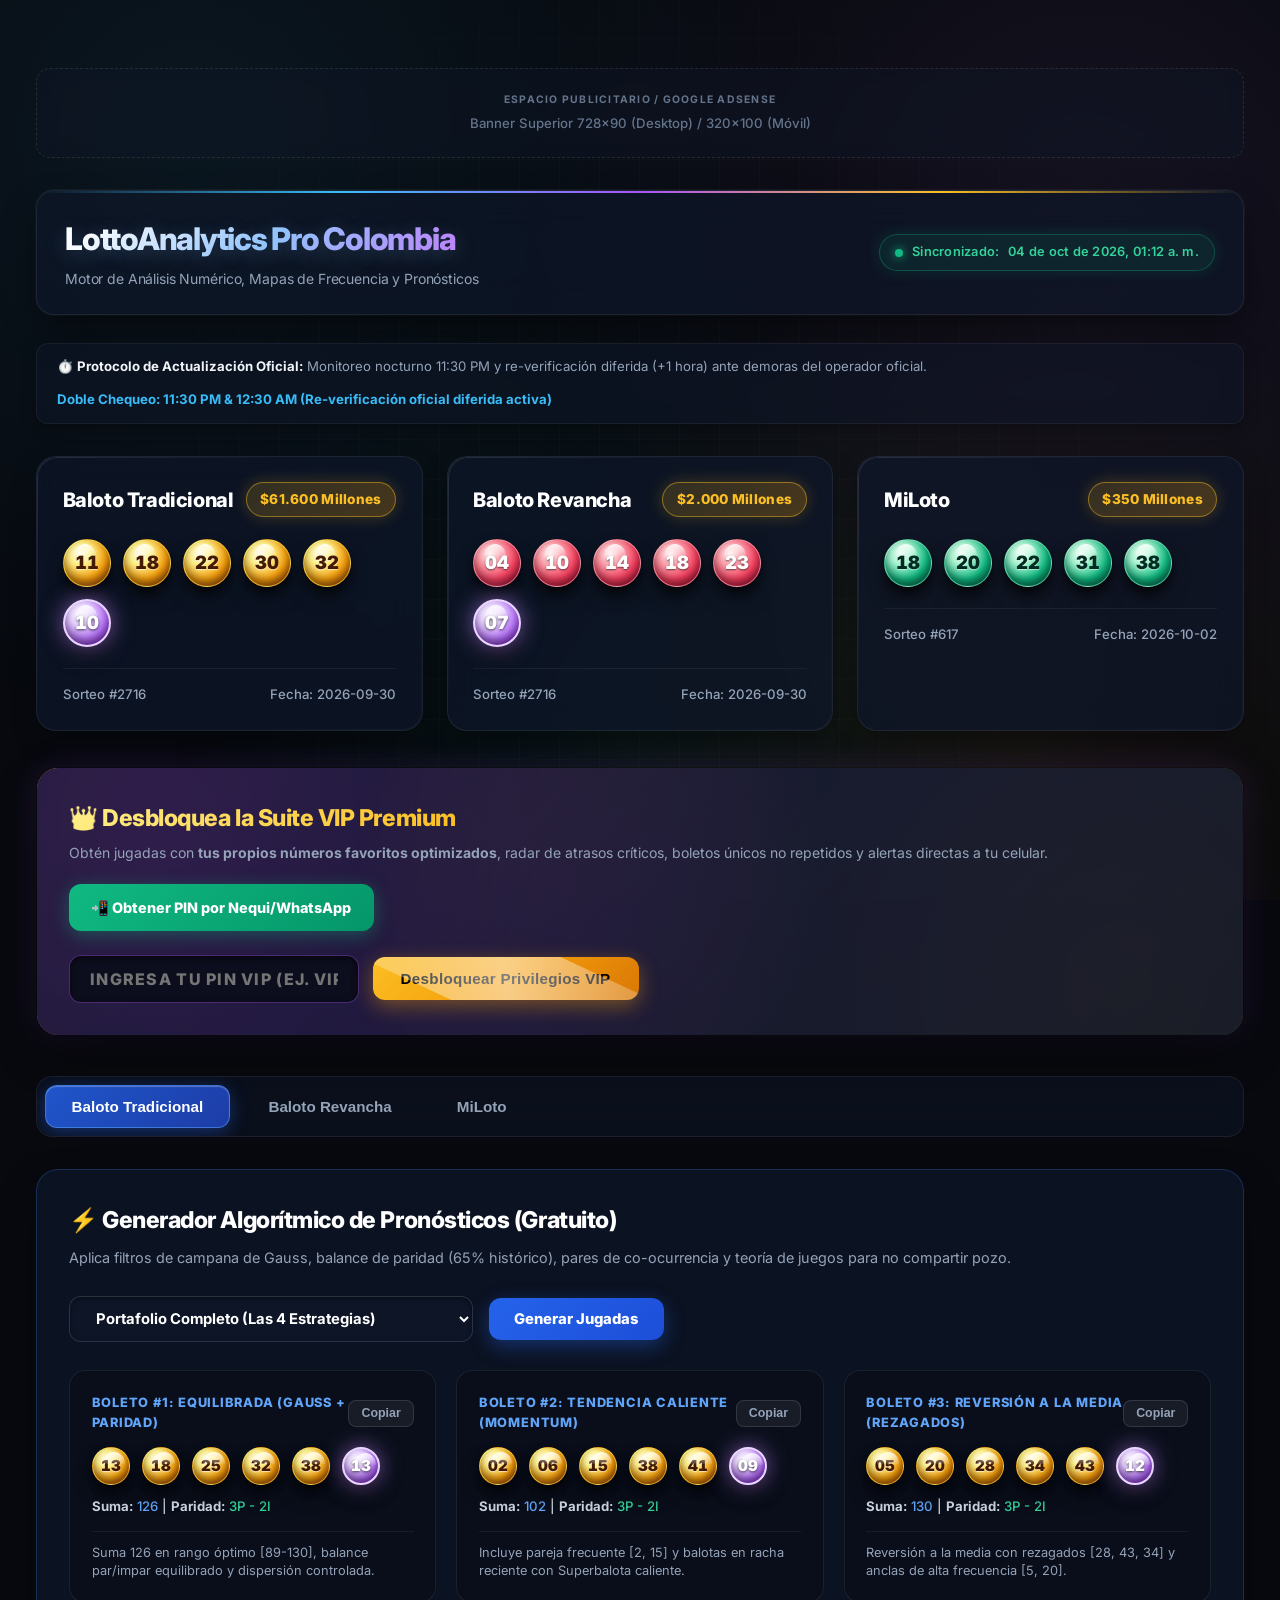
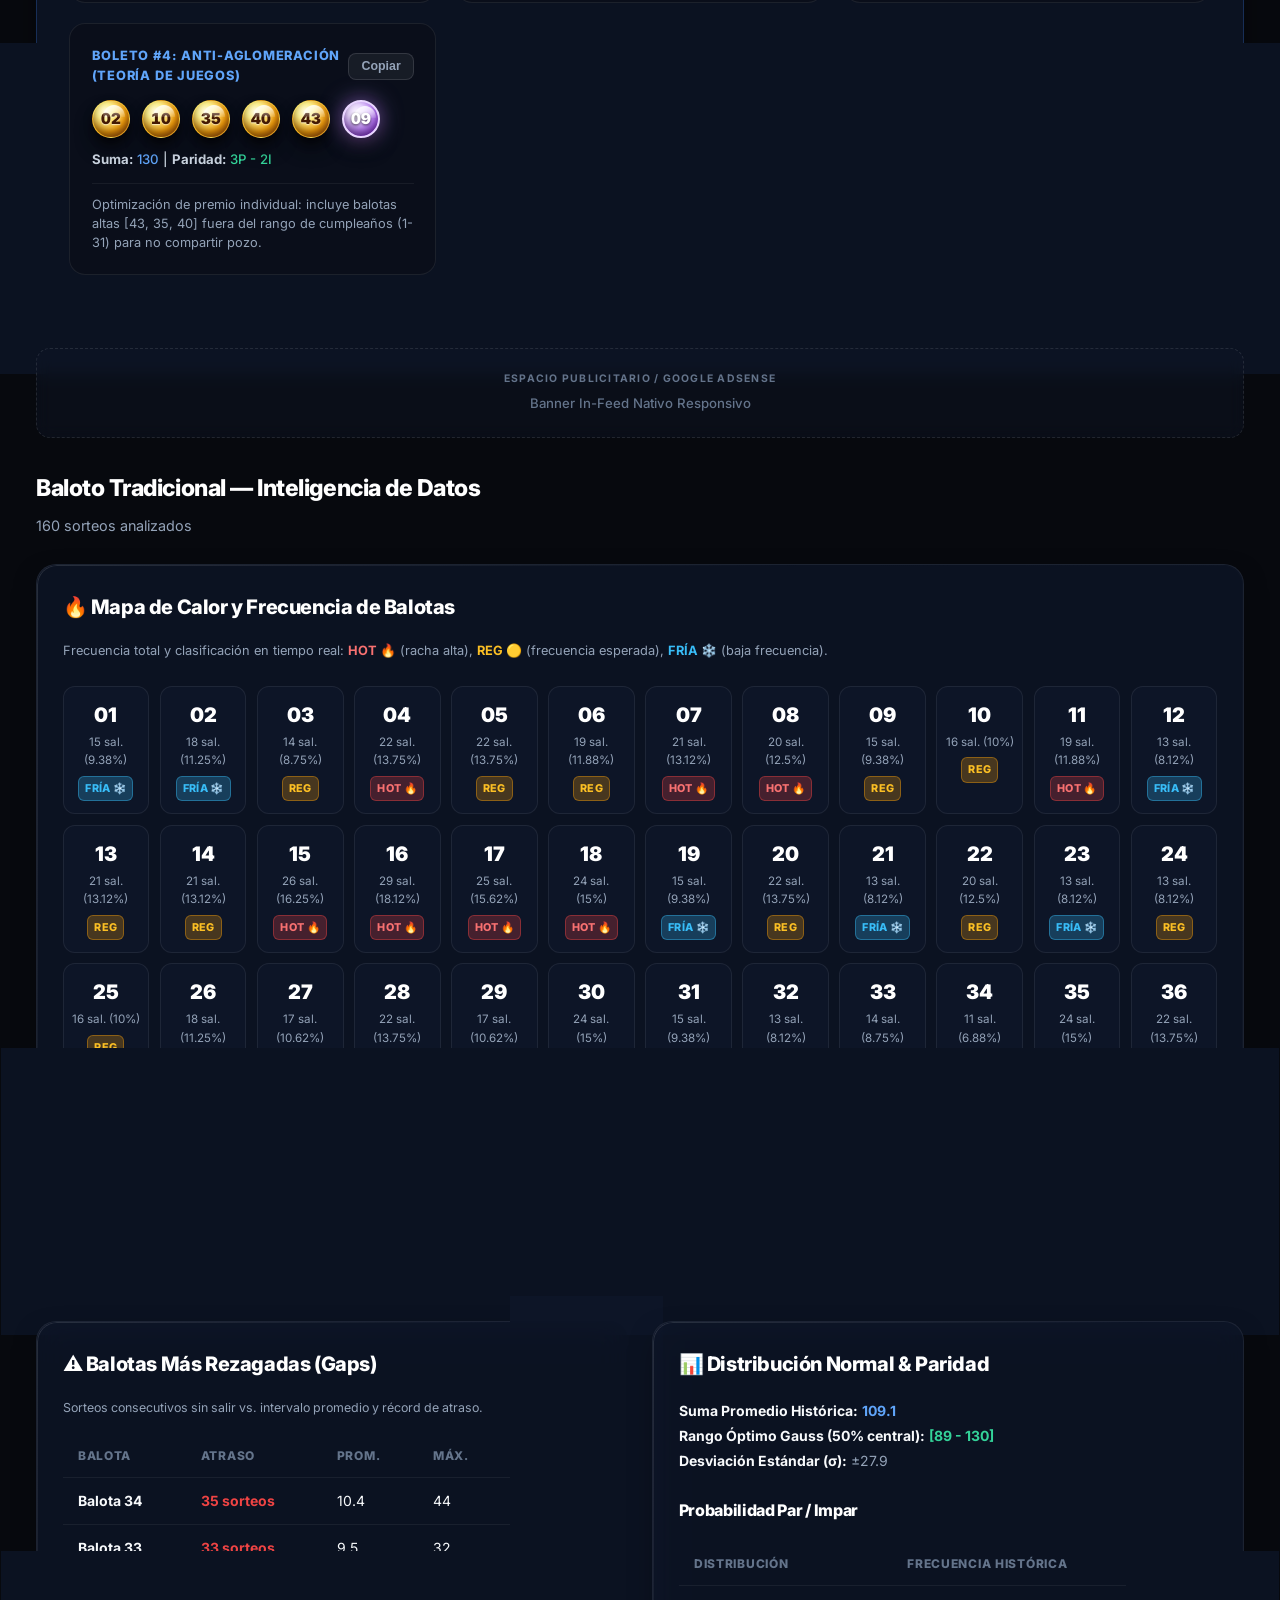
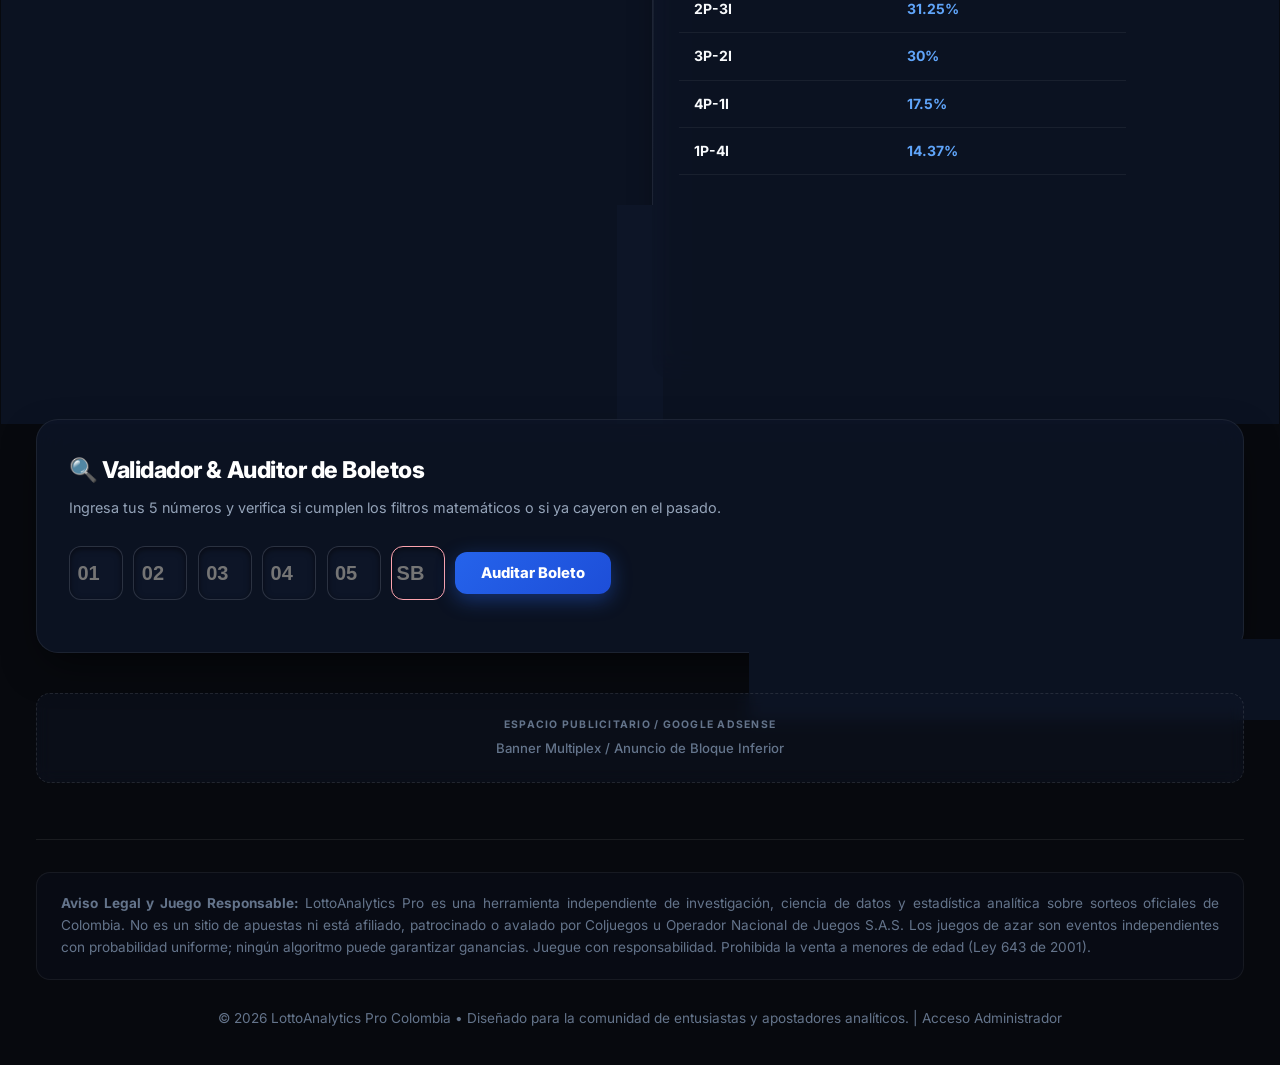
==== commit afb0ec65: "Add files via upload" ====
--- a/index.html
+++ b/index.html
@@ -60,9 +60,9 @@
     </header>
 
     <!-- AVISO DE AUTO-ACTUALIZACIÓN Y DOBLE CHEQUEO +1 HORA -->
-    <div style="background: rgba(30, 41, 59, 0.5); border: 1px solid #1e293b; border-radius: 8px; padding: 0.6rem 1rem; font-size: 0.775rem; color: #94a3b8; display:flex; justify-content:space-between; align-items:center; flex-wrap:wrap; gap:0.5rem; margin-bottom: 1.5rem;">
-      <span>⏱️ <strong>Protocolo de Actualización:</strong> 11:30 PM (inmediato) y 12:30 AM (+1 hora diferido por demoras de lotería oficial).</span>
-      <span id="delayed-sync-badge" style="color: #38bdf8; font-weight:600;">Monitoreo nocturno activo</span>
+    <div class="sync-bar-glass">
+      <span>⏱️ <strong>Protocolo de Actualización Oficial:</strong> Monitoreo nocturno 11:30 PM y re-verificación diferida (+1 hora) ante demoras del operador oficial.</span>
+      <span id="delayed-sync-badge" style="color: #38bdf8; font-weight:700;">● Monitoreo continuo activo</span>
     </div>
 
     <!-- ÚLTIMOS RESULTADOS EN VIVO (CARDS SUPERIORES) -->
@@ -104,39 +104,70 @@
 
       <div class="vip-features-grid">
         
-        <!-- PRIVILEGIO 1: NÚMEROS PERSONALIZADOS -->
+        <!-- PRIVILEGIO 1: NÚMEROS PERSONALIZADOS (1 a 3 NÚMEROS Y SELECTOR DE JUEGO) -->
         <div class="vip-box">
           <div class="vip-box-title">🎯 1. Optimizar Mis Números Favoritos</div>
-          <p style="font-size:0.8rem; color:#cbd5e1;">Digita 1 o 2 balotas que quieras jugar obligatoriamente. El algoritmo completará las restantes respetando la campana de Gauss y co-ocurrencia:</p>
+          <p style="font-size:0.8rem; color:#cbd5e1; margin-bottom:0.5rem;">
+            Elige el sorteo y digita <strong>1, 2 o hasta 3 números</strong> que quieras jugar obligatoriamente. El algoritmo completará las balotas restantes optimizando la suma (Gauss), la paridad y los pares con mayor afinidad:
+          </p>
+          <div style="margin-bottom:0.75rem;">
+            <label style="font-size:0.75rem; font-weight:700; color:#c084fc; text-transform:uppercase;">Sorteo a Jugar:</label>
+            <select id="vip-custom-game-select" onchange="onVipGameChange()" style="width:100%; margin-top:4px;">
+              <option value="baloto">Baloto Tradicional (1 al 43 + Superbalota)</option>
+              <option value="revancha">Baloto Revancha (1 al 43 + Superbalota)</option>
+              <option value="miloto">MiLoto (1 al 39)</option>
+            </select>
+          </div>
           <div class="custom-inputs-row">
-            <input type="number" id="vip-f1" class="custom-input" placeholder="07" min="1" max="43">
-            <input type="number" id="vip-f2" class="custom-input" placeholder="21" min="1" max="43">
+            <input type="number" id="vip-f1" class="custom-input" placeholder="07" min="1" max="43" title="Número favorito 1">
+            <input type="number" id="vip-f2" class="custom-input" placeholder="21" min="1" max="43" title="Número favorito 2">
+            <input type="number" id="vip-f3" class="custom-input" placeholder="33" min="1" max="43" title="Número favorito 3 (opcional)">
             <button class="btn-vip-action" onclick="generateVipCustomTicket()">Optimizar Jugada</button>
           </div>
           <div id="vip-custom-result"></div>
         </div>
 
-        <!-- PRIVILEGIO 2: RADAR DE ATRASOS CRÍTICOS -->
+        <!-- PRIVILEGIO 2: RADAR DE ATRASOS CRÍTICOS CON SELECTOR DE JUEGO -->
         <div class="vip-box">
           <div class="vip-box-title">📡 2. Radar de Atrasos Críticos (>1.5x)</div>
-          <p style="font-size:0.8rem; color:#cbd5e1; margin-bottom: 0.75rem;">Balotas que han superado su promedio histórico de ausencia y entran en zona de retorno estadístico:</p>
+          <p style="font-size:0.8rem; color:#cbd5e1; margin-bottom: 0.5rem;">
+            Selecciona el sorteo para ver qué balotas han roto su ciclo promedio de ausencia y entraron en ventana matemática de retorno:
+          </p>
+          <div style="margin-bottom:0.75rem;">
+            <label style="font-size:0.75rem; font-weight:700; color:#c084fc; text-transform:uppercase;">Consultar Sorteo:</label>
+            <select id="vip-radar-game-select" onchange="renderVipRadar()" style="width:100%; margin-top:4px;">
+              <option value="baloto">Baloto Tradicional</option>
+              <option value="revancha">Baloto Revancha</option>
+              <option value="miloto">MiLoto</option>
+            </select>
+          </div>
           <div id="vip-radar-container"></div>
         </div>
 
-        <!-- PRIVILEGIO 3: BOLETO ÚNICO NO COMPARTIDO -->
+        <!-- PRIVILEGIO 3: BOLETO ÚNICO PRIVADO CON SELECTOR DE JUEGO Y FUNDAMENTO -->
         <div class="vip-box">
           <div class="vip-box-title">🔒 3. Generador de Jugada Única Privada</div>
-          <p style="font-size:0.8rem; color:#cbd5e1;">Genera una combinación con semilla criptográfica que ningún otro usuario tiene asignada hoy para no compartir el pozo:</p>
-          <button class="btn-vip-action" style="margin-top:0.75rem;" onclick="generateVipUniqueTicket()">Generar Boleto Exclusivo</button>
+          <p style="font-size:0.8rem; color:#cbd5e1; margin-bottom:0.5rem;">
+            Genera una combinación con semilla criptográfica única para el juego que elijas. Diseñada para no coincidir con otros usuarios y no compartir el premio mayor:
+          </p>
+          <div style="margin-bottom:0.75rem;">
+            <label style="font-size:0.75rem; font-weight:700; color:#c084fc; text-transform:uppercase;">Sorteo Destino:</label>
+            <select id="vip-unique-game-select" style="width:100%; margin-top:4px;">
+              <option value="baloto">Baloto Tradicional (1 a 43 + SB)</option>
+              <option value="revancha">Baloto Revancha (1 a 43 + SB)</option>
+              <option value="miloto">MiLoto (1 a 39)</option>
+            </select>
+          </div>
+          <button class="btn-vip-action" style="width:100%;" onclick="generateVipUniqueTicket()">Generar Boleto Exclusivo</button>
           <div id="vip-unique-result"></div>
         </div>
 
         <!-- PRIVILEGIO 4: ALERTAS TELEGRAM -->
         <div class="vip-box">
           <div class="vip-box-title">📲 4. Canal & Bot de Alertas al Celular</div>
-          <p style="font-size:0.8rem; color:#cbd5e1; margin-bottom:0.75rem;">Recibe las alertas automáticas los días de sorteo a las 6:30 PM y los resultados en vivo a las 11:20 PM:</p>
-          <a href="https://t.me/" target="_blank" rel="noopener" class="btn-vip-action" style="text-decoration:none; display:inline-block; text-align:center;">
-            Conectar Bot de Alertas Telegram
+          <p style="font-size:0.8rem; color:#cbd5e1; margin-bottom:0.75rem;">Recibe las alertas automáticas los días de sorteo a las 6:30 PM con las combinaciones del día y los resultados oficiales tras la transmisión:</p>
+          <a href="https://t.me/LottoColombiaVIP_bot" target="_blank" rel="noopener" class="btn-vip-action" style="text-decoration:none; display:inline-block; text-align:center; width:100%;">
+            📲 Conectar Bot de Alertas Telegram
           </a>
         </div>
 
--- a/css/styles.css
+++ b/css/styles.css
@@ -1,30 +1,60 @@
-/* LottoAnalytics Pro Colombia - Modern Stylesheet with VIP Suite */
+/* ==========================================================================
+   LottoAnalytics Pro Colombia — Obsidian Quantum Luxury Design System
+   Bespoke High-Tech Predictive Terminal for Baloto, Revancha & MiLoto
+   ========================================================================== */
+
 :root {
-  --bg-dark: #090d16;
-  --bg-card: #111827;
-  --bg-card-hover: #172033;
-  --border-color: #1f293d;
-  --text-main: #f9fafb;
+  /* Core Surface Palette */
+  --bg-deep: #07090e;
+  --bg-surface: #0b0f19;
+  --bg-card: rgba(15, 23, 42, 0.72);
+  --bg-card-hover: rgba(22, 33, 58, 0.85);
+  --bg-glass: rgba(15, 23, 42, 0.65);
+  --bg-glass-heavy: rgba(10, 14, 26, 0.88);
+
+  /* Border & Rim System */
+  --border-subtle: rgba(255, 255, 255, 0.07);
+  --border-focus: rgba(96, 165, 250, 0.45);
+  --border-glass: rgba(255, 255, 255, 0.12);
+  --border-gold: rgba(251, 191, 36, 0.4);
+  --glass-highlight: inset 0 1px 1px 0 rgba(255, 255, 255, 0.15);
+  --glass-shadow: 0 16px 36px -8px rgba(0, 0, 0, 0.65), 0 0 1px 1px rgba(255, 255, 255, 0.05);
+
+  /* Typography */
+  --text-main: #f8fafc;
   --text-muted: #94a3b8;
   --text-subtle: #64748b;
-  
-  --primary: #3b82f6;
-  --primary-glow: rgba(59, 130, 246, 0.25);
-  --accent-gold: #f59e0b;
-  --accent-red: #ef4444;
-  --accent-green: #10b981;
-  --accent-cyan: #06b6d4;
-
-  --vip-gold: #fbbf24;
-  --vip-purple: #a855f7;
-  --vip-border: rgba(251, 191, 36, 0.4);
-
-  --ball-baloto-grad: linear-gradient(135deg, #fde047 0%, #f59e0b 50%, #d97706 100%);
-  --ball-revancha-grad: linear-gradient(135deg, #f87171 0%, #ef4444 50%, #b91c1c 100%);
-  --ball-miloto-grad: linear-gradient(135deg, #34d399 0%, #10b981 50%, #047857 100%);
-  --ball-super-grad: linear-gradient(135deg, #fb7185 0%, #e11d48 50%, #be123c 100%);
-  --ball-fixed-grad: linear-gradient(135deg, #a78bfa 0%, #7c3aed 50%, #581c87 100%);
-}
+  --text-accent: #38bdf8;
+
+  /* Neon & Electric Accents */
+  --neon-blue: #38bdf8;
+  --neon-cyan: #22d3ee;
+  --neon-emerald: #10b981;
+  --neon-amber: #f59e0b;
+  --neon-rose: #f43f5e;
+  --neon-purple: #c084fc;
+
+  /* VIP Luxury Gold Palette */
+  --gold-primary: #fbbf24;
+  --gold-glow: rgba(251, 191, 36, 0.35);
+  --gold-gradient: linear-gradient(135deg, #fef08a 0%, #f59e0b 50%, #b45309 100%);
+  --gold-foil: linear-gradient(90deg, #f59e0b, #fef08a, #d97706, #fef08a, #b45309);
+
+  /* 3D Photorealistic Lottery Sphere Materials */
+  --ball-baloto-3d: radial-gradient(circle at 35% 30%, #fffbeb 0%, #fef08a 25%, #f59e0b 60%, #b45309 90%, #78350f 100%);
+  --ball-revancha-3d: radial-gradient(circle at 35% 30%, #fff1f2 0%, #fda4af 25%, #f43f5e 60%, #be123c 90%, #881337 100%);
+  --ball-miloto-3d: radial-gradient(circle at 35% 30%, #ecfdf5 0%, #a7f3d0 25%, #10b981 60%, #047857 90%, #064e3b 100%);
+  --ball-super-3d: radial-gradient(circle at 35% 30%, #faf5ff 0%, #e9d5ff 25%, #c084fc 55%, #9333ea 85%, #581c87 100%);
+  --ball-fixed-3d: radial-gradient(circle at 35% 30%, #f5f3ff 0%, #ddd6fe 25%, #8b5cf6 60%, #6d28d9 90%, #4c1d95 100%);
+
+  /* Animation Timings */
+  --ease-spring: cubic-bezier(0.34, 1.56, 0.64, 1);
+  --ease-smooth: cubic-bezier(0.16, 1, 0.3, 1);
+}
+
+/* ==========================================================================
+   Base Styles & Ambient Atmosphere
+   ========================================================================== */
 
 * {
   box-sizing: border-box;
@@ -35,52 +65,136 @@
 
 body {
   font-family: 'Inter', -apple-system, BlinkMacSystemFont, 'Segoe UI', Roboto, sans-serif;
-  background-color: var(--bg-dark);
+  background-color: var(--bg-deep);
   color: var(--text-main);
   line-height: 1.6;
   padding: 1rem;
+  overflow-x: hidden;
+  position: relative;
+  min-height: 100vh;
+}
+
+/* Atmospheric Ambient Lights and Geometric Mesh */
+body::before {
+  content: '';
+  position: fixed;
+  top: 0;
+  left: 0;
+  width: 100vw;
+  height: 100vh;
+  background: 
+    radial-gradient(circle at 15% 15%, rgba(56, 189, 248, 0.08) 0%, transparent 45%),
+    radial-gradient(circle at 85% 25%, rgba(192, 132, 252, 0.08) 0%, transparent 45%),
+    radial-gradient(circle at 50% 80%, rgba(16, 185, 129, 0.06) 0%, transparent 50%),
+    radial-gradient(circle at 80% 85%, rgba(245, 158, 11, 0.06) 0%, transparent 40%);
+  pointer-events: none;
+  z-index: -2;
+  animation: ambientFloat 20s ease-in-out infinite alternate;
+}
+
+body::after {
+  content: '';
+  position: fixed;
+  top: 0;
+  left: 0;
+  width: 100vw;
+  height: 100vh;
+  background-image: 
+    linear-gradient(rgba(255, 255, 255, 0.015) 1px, transparent 1px),
+    linear-gradient(90deg, rgba(255, 255, 255, 0.015) 1px, transparent 1px);
+  background-size: 40px 40px;
+  background-position: -1px -1px;
+  pointer-events: none;
+  z-index: -1;
+  mask-image: radial-gradient(circle at 50% 50%, black 40%, transparent 90%);
+  -webkit-mask-image: radial-gradient(circle at 50% 50%, black 40%, transparent 90%);
+}
+
+@keyframes ambientFloat {
+  0% { transform: scale(1) translateY(0); }
+  50% { transform: scale(1.05) translateY(-15px); }
+  100% { transform: scale(1) translateY(0); }
 }
 
 @media (min-width: 768px) {
   body {
-    padding: 2rem;
+    padding: 2.25rem;
   }
 }
 
 .container {
-  max-width: 1200px;
+  max-width: 1240px;
   margin: 0 auto;
-}
-
-/* Header & Branding */
+  position: relative;
+  z-index: 1;
+}
+
+/* ==========================================================================
+   Header & Executive Branding
+   ========================================================================== */
+
 header {
   display: flex;
   justify-content: space-between;
   align-items: center;
   flex-wrap: wrap;
-  gap: 1.25rem;
-  padding-bottom: 1.5rem;
-  border-bottom: 1px solid var(--border-color);
-  margin-bottom: 1.5rem;
+  gap: 1.5rem;
+  padding: 1.5rem 1.75rem;
+  margin-bottom: 1.75rem;
+  background: var(--bg-glass);
+  backdrop-filter: blur(20px);
+  -webkit-backdrop-filter: blur(20px);
+  border: 1px solid var(--border-subtle);
+  border-radius: 18px;
+  box-shadow: var(--glass-shadow);
+  position: relative;
+  overflow: hidden;
+}
+
+header::before {
+  content: '';
+  position: absolute;
+  top: 0;
+  left: 0;
+  right: 0;
+  height: 2px;
+  background: linear-gradient(90deg, transparent, #38bdf8, #a855f7, #fbbf24, transparent);
+  animation: glowSweep 8s linear infinite;
+}
+
+@keyframes glowSweep {
+  0% { background-position: -200% 0; }
+  100% { background-position: 200% 0; }
+}
+
+.brand-wrapper {
+  position: relative;
 }
 
 .brand-wrapper h1 {
-  font-size: 1.85rem;
-  font-weight: 800;
-  letter-spacing: -0.03em;
-  background: linear-gradient(135deg, #60a5fa 0%, #a78bfa 50%, #f472b6 100%);
+  font-size: 1.95rem;
+  font-weight: 800;
+  letter-spacing: -0.04em;
+  background: linear-gradient(135deg, #ffffff 10%, #93c5fd 50%, #c084fc 90%);
   -webkit-background-clip: text;
   -webkit-text-fill-color: transparent;
+  display: flex;
+  align-items: center;
+  gap: 0.6rem;
+  text-shadow: 0 4px 20px rgba(147, 197, 253, 0.25);
 }
 
 .brand-wrapper p {
   color: var(--text-muted);
-  font-size: 0.9rem;
+  font-size: 0.875rem;
+  font-weight: 400;
+  letter-spacing: -0.01em;
+  margin-top: 3px;
 }
 
 .header-badges {
   display: flex;
-  gap: 0.75rem;
+  gap: 0.85rem;
   align-items: center;
   flex-wrap: wrap;
 }
@@ -88,27 +202,43 @@
 .status-badge {
   display: inline-flex;
   align-items: center;
-  gap: 0.5rem;
-  background: rgba(16, 185, 129, 0.12);
+  gap: 0.55rem;
+  background: rgba(16, 185, 129, 0.1);
   border: 1px solid rgba(16, 185, 129, 0.3);
   color: #34d399;
-  padding: 0.35rem 0.85rem;
+  padding: 0.45rem 0.95rem;
   border-radius: 9999px;
   font-size: 0.8rem;
   font-weight: 600;
+  letter-spacing: 0.02em;
+  box-shadow: 0 0 15px rgba(16, 185, 129, 0.15);
+  transition: all 0.2s ease;
+}
+
+.status-badge:hover {
+  border-color: rgba(16, 185, 129, 0.5);
+  box-shadow: 0 0 20px rgba(16, 185, 129, 0.3);
 }
 
 .vip-status-pill {
   display: inline-flex;
   align-items: center;
-  gap: 0.4rem;
-  background: rgba(245, 158, 11, 0.15);
-  border: 1px solid var(--vip-border);
-  color: var(--vip-gold);
-  padding: 0.35rem 0.85rem;
+  gap: 0.45rem;
+  background: linear-gradient(135deg, rgba(251, 191, 36, 0.18), rgba(217, 119, 6, 0.22));
+  border: 1px solid var(--border-gold);
+  color: var(--gold-primary);
+  padding: 0.45rem 1rem;
   border-radius: 9999px;
-  font-size: 0.8rem;
-  font-weight: 700;
+  font-size: 0.825rem;
+  font-weight: 800;
+  letter-spacing: 0.03em;
+  box-shadow: 0 0 20px rgba(251, 191, 36, 0.25);
+  animation: vipShine 4s ease-in-out infinite alternate;
+}
+
+@keyframes vipShine {
+  0% { box-shadow: 0 0 15px rgba(251, 191, 36, 0.2); }
+  100% { box-shadow: 0 0 28px rgba(251, 191, 36, 0.45); }
 }
 
 .pulse-dot {
@@ -117,611 +247,909 @@
   border-radius: 50%;
   background: #10b981;
   box-shadow: 0 0 10px #10b981;
-  animation: pulse 2s infinite;
-}
-
-@keyframes pulse {
-  0% { transform: scale(0.95); opacity: 0.7; }
-  50% { transform: scale(1.2); opacity: 1; }
-  100% { transform: scale(0.95); opacity: 0.7; }
-}
-
-/* Monetization: Ad Slots */
-.ad-slot {
-  background: rgba(17, 24, 39, 0.5);
-  border: 1px dashed #2d3748;
-  border-radius: 10px;
-  padding: 1rem;
-  margin: 1.5rem 0;
-  text-align: center;
+  animation: pulseDot 2s infinite;
+}
+
+@keyframes pulseDot {
+  0% { transform: scale(0.9); opacity: 0.7; box-shadow: 0 0 4px #10b981; }
+  50% { transform: scale(1.3); opacity: 1; box-shadow: 0 0 14px #10b981; }
+  100% { transform: scale(0.9); opacity: 0.7; box-shadow: 0 0 4px #10b981; }
+}
+
+/* ==========================================================================
+   Sync Status Banner (Futuristic Glass Bar)
+   ========================================================================== */
+
+.sync-bar-glass {
+  background: rgba(15, 23, 42, 0.5);
+  backdrop-filter: blur(12px);
+  border: 1px solid rgba(255, 255, 255, 0.06);
+  border-radius: 12px;
+  padding: 0.75rem 1.25rem;
+  font-size: 0.825rem;
+  color: var(--text-muted);
+  display: flex;
+  justify-content: space-between;
+  align-items: center;
+  flex-wrap: wrap;
+  gap: 0.75rem;
+  margin-bottom: 2rem;
+  box-shadow: 0 4px 16px rgba(0, 0, 0, 0.3);
+}
+
+.sync-bar-glass strong {
+  color: #f1f5f9;
+}
+
+/* ==========================================================================
+   Live Results Showcase Cards (Top 3 Games)
+   ========================================================================== */
+
+.grid-3 {
+  display: grid;
+  grid-template-columns: repeat(auto-fit, minmax(330px, 1fr));
+  gap: 1.5rem;
+  margin-bottom: 2.25rem;
+}
+
+.card {
+  background: var(--bg-card);
+  backdrop-filter: blur(16px);
+  -webkit-backdrop-filter: blur(16px);
+  border: 1px solid var(--border-subtle);
+  border-radius: 20px;
+  padding: 1.6rem;
   position: relative;
   overflow: hidden;
-  min-height: 85px;
+  transition: all 0.35s var(--ease-spring);
+  box-shadow: 0 10px 30px -10px rgba(0, 0, 0, 0.5);
+}
+
+.card::after {
+  content: '';
+  position: absolute;
+  inset: 0;
+  border-radius: 20px;
+  padding: 1px;
+  background: linear-gradient(135deg, rgba(255, 255, 255, 0.12), transparent 40%, rgba(255, 255, 255, 0.03));
+  -webkit-mask: linear-gradient(#fff 0 0) content-box, linear-gradient(#fff 0 0);
+  -webkit-mask-composite: xor;
+  mask-composite: exclude;
+  pointer-events: none;
+}
+
+.card:hover {
+  transform: translateY(-5px);
+  border-color: rgba(96, 165, 250, 0.35);
+  box-shadow: 0 20px 40px -12px rgba(15, 23, 42, 0.8), 0 0 25px rgba(56, 189, 248, 0.15);
+}
+
+.card-top {
+  display: flex;
+  justify-content: space-between;
+  align-items: center;
+  margin-bottom: 1.15rem;
+}
+
+.card-title {
+  font-size: 1.25rem;
+  font-weight: 800;
+  letter-spacing: -0.02em;
+  color: #fff;
+  display: flex;
+  align-items: center;
+  gap: 0.6rem;
+}
+
+/* High-Impact Glowing Jackpot Pill */
+.jackpot-pill {
+  background: linear-gradient(135deg, rgba(251, 191, 36, 0.16) 0%, rgba(245, 158, 11, 0.25) 100%);
+  color: #fbbf24;
+  border: 1px solid rgba(251, 191, 36, 0.45);
+  padding: 0.35rem 0.85rem;
+  border-radius: 9999px;
+  font-size: 0.85rem;
+  font-weight: 800;
+  letter-spacing: 0.02em;
+  box-shadow: 0 0 16px rgba(251, 191, 36, 0.22);
+  display: inline-flex;
+  align-items: center;
+  gap: 0.35rem;
+  animation: jackpotGlow 3s ease-in-out infinite alternate;
+}
+
+@keyframes jackpotGlow {
+  0% { box-shadow: 0 0 10px rgba(251, 191, 36, 0.15); }
+  100% { box-shadow: 0 0 22px rgba(251, 191, 36, 0.35); }
+}
+
+.card-meta {
+  font-size: 0.825rem;
+  color: var(--text-muted);
+  display: flex;
+  justify-content: space-between;
+  border-top: 1px solid rgba(255, 255, 255, 0.06);
+  padding-top: 0.9rem;
+  margin-top: 0.75rem;
+  font-weight: 500;
+}
+
+/* ==========================================================================
+   3D Photorealistic Lottery Spheres
+   ========================================================================== */
+
+.ball-row {
+  display: flex;
+  align-items: center;
+  gap: 0.75rem;
+  margin: 1.35rem 0;
+  flex-wrap: wrap;
+}
+
+.ball {
+  width: 48px;
+  height: 48px;
+  border-radius: 50%;
+  display: flex;
+  align-items: center;
+  justify-content: center;
+  font-weight: 900;
+  font-size: 1.15rem;
+  font-variant-numeric: tabular-nums;
+  position: relative;
+  user-select: none;
+  cursor: default;
+  transition: transform 0.25s var(--ease-spring), box-shadow 0.25s ease;
+  box-shadow: 
+    0 12px 20px -4px rgba(0, 0, 0, 0.75),
+    0 4px 8px rgba(0, 0, 0, 0.4),
+    inset 0 -5px 8px rgba(0, 0, 0, 0.45);
+}
+
+/* Glass Specular Reflection Highlight Arc */
+.ball::before {
+  content: '';
+  position: absolute;
+  top: 4px;
+  left: 10px;
+  width: 22px;
+  height: 12px;
+  border-radius: 50% / 100% 100% 0 0;
+  background: linear-gradient(180deg, rgba(255, 255, 255, 0.85) 0%, rgba(255, 255, 255, 0.1) 100%);
+  filter: blur(0.5px);
+  pointer-events: none;
+}
+
+/* Micro-Levitation on Hover */
+.ball:hover {
+  transform: translateY(-6px) scale(1.1);
+  box-shadow: 
+    0 18px 26px -4px rgba(0, 0, 0, 0.85),
+    0 0 16px rgba(255, 255, 255, 0.35);
+}
+
+/* Game Specific Spheres */
+.ball-baloto {
+  background: var(--ball-baloto-3d);
+  color: #451a03;
+  text-shadow: 0 1px 1px rgba(255, 255, 255, 0.6);
+  border: 1px solid rgba(253, 224, 71, 0.4);
+}
+
+.ball-revancha {
+  background: var(--ball-revancha-3d);
+  color: #ffffff;
+  text-shadow: 0 1px 2px rgba(0, 0, 0, 0.6);
+  border: 1px solid rgba(254, 205, 211, 0.4);
+}
+
+.ball-miloto {
+  background: var(--ball-miloto-3d);
+  color: #022c22;
+  text-shadow: 0 1px 1px rgba(255, 255, 255, 0.5);
+  border: 1px solid rgba(167, 243, 208, 0.4);
+}
+
+.ball-super {
+  background: var(--ball-super-3d);
+  color: #ffffff;
+  text-shadow: 0 1px 3px rgba(0, 0, 0, 0.7);
+  border: 2px solid #e9d5ff;
+  box-shadow: 
+    0 0 22px rgba(192, 132, 252, 0.6),
+    0 12px 20px -4px rgba(0, 0, 0, 0.75),
+    inset 0 -5px 8px rgba(0, 0, 0, 0.45);
+  animation: superPulse 2.5s infinite alternate;
+}
+
+@keyframes superPulse {
+  0% { box-shadow: 0 0 14px rgba(192, 132, 252, 0.4), 0 12px 20px -4px rgba(0, 0, 0, 0.75); }
+  100% { box-shadow: 0 0 28px rgba(192, 132, 252, 0.8), 0 14px 24px -4px rgba(0, 0, 0, 0.85); }
+}
+
+.ball-fixed {
+  background: var(--ball-fixed-3d) !important;
+  color: #ffffff !important;
+  text-shadow: 0 1px 2px rgba(0, 0, 0, 0.5);
+  border: 2px solid #c084fc !important;
+  box-shadow: 0 0 18px rgba(168, 85, 247, 0.5), 0 10px 18px rgba(0, 0, 0, 0.7);
+}
+
+/* ==========================================================================
+   THE VIP VAULT (Ultra-Exclusive Obsidian & Gold Terminal)
+   ========================================================================== */
+
+.vip-card {
+  background: radial-gradient(circle at 10% 20%, rgba(88, 28, 135, 0.35) 0%, rgba(15, 23, 42, 0.85) 60%),
+              radial-gradient(circle at 90% 80%, rgba(245, 158, 11, 0.25) 0%, rgba(15, 23, 42, 0.95) 70%);
+  border: 1.5px solid transparent;
+  background-clip: padding-box;
+  border-radius: 22px;
+  padding: 2rem;
+  margin-bottom: 2.5rem;
+  position: relative;
+  box-shadow: 0 20px 50px -15px rgba(0, 0, 0, 0.8), 0 0 35px rgba(168, 85, 247, 0.15);
+  overflow: hidden;
+}
+
+.vip-card::before {
+  content: '';
+  position: absolute;
+  inset: -1.5px;
+  border-radius: 23px;
+  background: linear-gradient(135deg, #fbbf24 0%, rgba(168, 85, 247, 0.5) 50%, rgba(251, 191, 36, 0.2) 100%);
+  z-index: -1;
+  pointer-events: none;
+}
+
+.vip-header-row {
+  display: flex;
+  justify-content: space-between;
+  align-items: center;
+  flex-wrap: wrap;
+  gap: 1.25rem;
+  margin-bottom: 1.5rem;
+}
+
+.vip-header-row h3 {
+  font-size: 1.45rem;
+  font-weight: 800;
+  letter-spacing: -0.02em;
+  background: linear-gradient(135deg, #fef08a 0%, #fbbf24 40%, #e879f9 100%);
+  -webkit-background-clip: text;
+  -webkit-text-fill-color: transparent;
+  display: flex;
+  align-items: center;
+  gap: 0.6rem;
+}
+
+.vip-pin-form {
+  display: flex;
+  gap: 0.85rem;
+  flex-wrap: wrap;
+  align-items: center;
+  margin-top: 1.25rem;
+}
+
+.pin-input {
+  background: rgba(10, 14, 26, 0.9);
+  border: 1.5px solid rgba(168, 85, 247, 0.4);
+  color: #fff;
+  padding: 0.8rem 1.25rem;
+  border-radius: 12px;
+  font-family: inherit;
+  font-size: 1rem;
+  font-weight: 800;
+  text-transform: uppercase;
+  letter-spacing: 0.08em;
+  outline: none;
+  min-width: 240px;
+  box-shadow: inset 0 2px 6px rgba(0, 0, 0, 0.6);
+  transition: all 0.25s ease;
+}
+
+.pin-input:focus {
+  border-color: #fbbf24;
+  box-shadow: 0 0 20px rgba(251, 191, 36, 0.4), inset 0 2px 6px rgba(0, 0, 0, 0.6);
+}
+
+.btn-unlock {
+  background: linear-gradient(135deg, #fbbf24 0%, #f59e0b 50%, #d97706 100%);
+  color: #000;
+  border: none;
+  padding: 0.8rem 1.75rem;
+  border-radius: 12px;
+  font-weight: 900;
+  font-size: 0.95rem;
+  letter-spacing: 0.02em;
+  cursor: pointer;
+  position: relative;
+  overflow: hidden;
+  box-shadow: 0 6px 20px rgba(245, 158, 11, 0.4);
+  transition: all 0.25s var(--ease-spring);
+}
+
+.btn-unlock::after {
+  content: '';
+  position: absolute;
+  top: -50%;
+  left: -50%;
+  width: 200%;
+  height: 200%;
+  background: linear-gradient(60deg, transparent, rgba(255, 255, 255, 0.5), transparent);
+  transform: rotate(25deg);
+  animation: shimmerSweep 3.5s infinite;
+}
+
+@keyframes shimmerSweep {
+  0% { transform: translateX(-150%) rotate(25deg); }
+  35% { transform: translateX(150%) rotate(25deg); }
+  100% { transform: translateX(150%) rotate(25deg); }
+}
+
+.btn-unlock:hover {
+  transform: translateY(-3px) scale(1.02);
+  box-shadow: 0 10px 25px rgba(245, 158, 11, 0.6);
+}
+
+.btn-whatsapp-buy {
+  background: linear-gradient(135deg, #10b981 0%, #059669 100%);
+  color: #fff;
+  border: none;
+  padding: 0.75rem 1.4rem;
+  border-radius: 12px;
+  font-weight: 800;
+  font-size: 0.9rem;
+  text-decoration: none;
+  display: inline-flex;
+  align-items: center;
+  gap: 0.5rem;
+  box-shadow: 0 4px 18px rgba(16, 185, 129, 0.35);
+  transition: all 0.25s ease;
+}
+
+.btn-whatsapp-buy:hover {
+  transform: translateY(-2px);
+  box-shadow: 0 8px 24px rgba(16, 185, 129, 0.55);
+}
+
+/* Active VIP Control Deck */
+.vip-active-panel {
+  display: none;
+  background: radial-gradient(circle at 50% 0%, rgba(88, 28, 135, 0.3) 0%, rgba(10, 14, 26, 0.95) 75%);
+  border: 1.5px solid rgba(251, 191, 36, 0.45);
+  border-radius: 22px;
+  padding: 2.25rem;
+  margin-bottom: 2.5rem;
+  box-shadow: 0 25px 60px -15px rgba(0, 0, 0, 0.9), 0 0 40px rgba(168, 85, 247, 0.25);
+  animation: fadeInDown 0.4s var(--ease-spring);
+}
+
+@keyframes fadeInDown {
+  from { opacity: 0; transform: translateY(-15px); }
+  to { opacity: 1; transform: translateY(0); }
+}
+
+.vip-panel-title {
+  font-size: 1.5rem;
+  font-weight: 900;
+  letter-spacing: -0.02em;
+  background: linear-gradient(135deg, #fef08a 0%, #fbbf24 100%);
+  -webkit-background-clip: text;
+  -webkit-text-fill-color: transparent;
+  display: flex;
+  align-items: center;
+  gap: 0.6rem;
+  margin-bottom: 0.5rem;
+}
+
+.vip-features-grid {
+  display: grid;
+  grid-template-columns: repeat(auto-fit, minmax(330px, 1fr));
+  gap: 1.75rem;
+  margin-top: 1.75rem;
+}
+
+.vip-box {
+  background: rgba(15, 23, 42, 0.75);
+  backdrop-filter: blur(14px);
+  border: 1px solid rgba(255, 255, 255, 0.08);
+  border-radius: 16px;
+  padding: 1.5rem;
+  transition: all 0.25s ease;
+  box-shadow: 0 8px 24px rgba(0, 0, 0, 0.4);
+}
+
+.vip-box:hover {
+  border-color: rgba(192, 132, 252, 0.45);
+  box-shadow: 0 12px 32px rgba(168, 85, 247, 0.2);
+}
+
+.vip-box-title {
+  font-size: 1.15rem;
+  font-weight: 800;
+  color: #d8b4fe;
+  margin-bottom: 0.65rem;
+  display: flex;
+  align-items: center;
+  gap: 0.5rem;
+}
+
+.custom-inputs-row {
+  display: flex;
+  gap: 0.65rem;
+  margin: 1.15rem 0;
+  align-items: center;
+  flex-wrap: wrap;
+}
+
+.custom-input {
+  width: 52px;
+  height: 52px;
+  text-align: center;
+  font-size: 1.25rem;
+  font-weight: 900;
+  border-radius: 12px;
+  border: 1.5px solid #a855f7;
+  background: #181432;
+  color: #fff;
+  outline: none;
+  box-shadow: inset 0 2px 6px rgba(0, 0, 0, 0.5);
+  transition: all 0.2s ease;
+}
+
+.custom-input:focus {
+  border-color: #fbbf24;
+  box-shadow: 0 0 14px rgba(251, 191, 36, 0.4);
+  transform: scale(1.05);
+}
+
+.btn-vip-action {
+  background: linear-gradient(135deg, #a855f7 0%, #7c3aed 100%);
+  color: #fff;
+  border: none;
+  padding: 0.75rem 1.4rem;
+  border-radius: 12px;
+  font-weight: 800;
+  font-size: 0.9rem;
+  cursor: pointer;
+  box-shadow: 0 4px 18px rgba(124, 58, 237, 0.4);
+  transition: all 0.2s var(--ease-spring);
+}
+
+.btn-vip-action:hover {
+  transform: translateY(-2px);
+  box-shadow: 0 8px 24px rgba(124, 58, 237, 0.6);
+}
+
+/* ==========================================================================
+   Tabs Navigation (Tactile Glass Pills)
+   ========================================================================== */
+
+.tabs-nav {
+  display: flex;
+  gap: 0.75rem;
+  margin-bottom: 2rem;
+  padding: 0.5rem;
+  background: rgba(15, 23, 42, 0.5);
+  backdrop-filter: blur(12px);
+  border: 1px solid var(--border-subtle);
+  border-radius: 16px;
+  overflow-x: auto;
+}
+
+.tab-btn {
+  background: transparent;
+  border: 1px solid transparent;
+  color: var(--text-muted);
+  padding: 0.75rem 1.6rem;
+  font-weight: 700;
+  font-size: 0.95rem;
+  border-radius: 12px;
+  cursor: pointer;
+  white-space: nowrap;
+  transition: all 0.25s var(--ease-smooth);
+}
+
+.tab-btn:hover {
+  color: #fff;
+  background: rgba(255, 255, 255, 0.06);
+}
+
+.tab-btn.active {
+  color: #fff;
+  background: linear-gradient(135deg, rgba(37, 99, 235, 0.85) 0%, rgba(30, 64, 175, 0.95) 100%);
+  border-color: rgba(96, 165, 250, 0.5);
+  box-shadow: 0 4px 18px rgba(37, 99, 235, 0.4), inset 0 1px 1px rgba(255, 255, 255, 0.25);
+}
+
+/* ==========================================================================
+   Algorithmic Generator Section
+   ========================================================================== */
+
+.generator-section {
+  background: var(--bg-card);
+  backdrop-filter: blur(16px);
+  border: 1px solid rgba(59, 130, 246, 0.25);
+  border-radius: 22px;
+  padding: 2rem;
+  margin-bottom: 2.5rem;
+  box-shadow: 0 16px 40px -10px rgba(0, 0, 0, 0.6);
+  position: relative;
+}
+
+.section-heading {
+  font-size: 1.45rem;
+  font-weight: 800;
+  letter-spacing: -0.02em;
+  margin-bottom: 0.5rem;
+  display: flex;
+  align-items: center;
+  gap: 0.6rem;
+  color: #fff;
+}
+
+.section-desc {
+  font-size: 0.9rem;
+  color: var(--text-muted);
+  margin-bottom: 1.75rem;
+  line-height: 1.5;
+}
+
+.controls-bar {
+  display: flex;
+  gap: 1rem;
+  flex-wrap: wrap;
+  align-items: center;
+  margin-bottom: 1.75rem;
+}
+
+select {
+  background: rgba(15, 23, 42, 0.85);
+  color: #fff;
+  border: 1.5px solid rgba(255, 255, 255, 0.12);
+  padding: 0.75rem 1.4rem;
+  border-radius: 12px;
+  font-family: inherit;
+  font-size: 0.925rem;
+  font-weight: 700;
+  cursor: pointer;
+  outline: none;
+  box-shadow: inset 0 2px 4px rgba(0, 0, 0, 0.4);
+  transition: all 0.2s ease;
+}
+
+select:focus {
+  border-color: #38bdf8;
+  box-shadow: 0 0 14px rgba(56, 189, 248, 0.35);
+}
+
+.btn-primary {
+  background: linear-gradient(135deg, #2563eb 0%, #1d4ed8 100%);
+  color: #fff;
+  border: none;
+  padding: 0.75rem 1.6rem;
+  border-radius: 12px;
+  font-family: inherit;
+  font-size: 0.925rem;
+  font-weight: 800;
+  cursor: pointer;
+  box-shadow: 0 6px 20px rgba(37, 99, 235, 0.4);
+  transition: all 0.2s var(--ease-spring);
+}
+
+.btn-primary:hover {
+  transform: translateY(-2px);
+  box-shadow: 0 10px 25px rgba(37, 99, 235, 0.6);
+}
+
+.btn-primary:active {
+  transform: scale(0.97);
+}
+
+.ticket-grid {
+  display: grid;
+  grid-template-columns: repeat(auto-fit, minmax(290px, 1fr));
+  gap: 1.25rem;
+}
+
+.ticket-box {
+  background: rgba(10, 14, 26, 0.8);
+  border: 1px solid rgba(255, 255, 255, 0.08);
+  border-radius: 16px;
+  padding: 1.35rem;
+  position: relative;
+  transition: all 0.25s var(--ease-spring);
+}
+
+.ticket-box:hover {
+  transform: translateY(-4px);
+  border-color: rgba(96, 165, 250, 0.5);
+  box-shadow: 0 12px 30px rgba(37, 99, 235, 0.25);
+}
+
+.ticket-header {
+  display: flex;
+  justify-content: space-between;
+  align-items: center;
+  margin-bottom: 0.85rem;
+}
+
+.ticket-badge {
+  font-size: 0.8rem;
+  font-weight: 800;
+  color: #60a5fa;
+  text-transform: uppercase;
+  letter-spacing: 0.06em;
+}
+
+.btn-copy {
+  background: rgba(255, 255, 255, 0.06);
+  border: 1px solid rgba(255, 255, 255, 0.12);
+  color: var(--text-muted);
+  border-radius: 8px;
+  font-size: 0.775rem;
+  font-weight: 700;
+  padding: 0.35rem 0.75rem;
+  cursor: pointer;
+  transition: all 0.2s ease;
+}
+
+.btn-copy:hover {
+  color: #fff;
+  background: rgba(56, 189, 248, 0.2);
+  border-color: #38bdf8;
+  transform: scale(1.04);
+}
+
+.btn-copy.copied {
+  background: #10b981;
+  color: #fff;
+  border-color: #10b981;
+}
+
+.ticket-footer {
+  margin-top: 0.85rem;
+  font-size: 0.8rem;
+  color: var(--text-muted);
+  line-height: 1.45;
+  border-top: 1px solid rgba(255, 255, 255, 0.06);
+  padding-top: 0.75rem;
+}
+
+/* ==========================================================================
+   Data Heatmap Grid (Interactive Tiles)
+   ========================================================================== */
+
+.heatmap-container {
+  display: grid;
+  grid-template-columns: repeat(auto-fill, minmax(80px, 1fr));
+  gap: 0.65rem;
+  margin: 1.5rem 0 2rem 0;
+}
+
+.heat-cell {
+  background: rgba(15, 23, 42, 0.85);
+  border: 1px solid rgba(255, 255, 255, 0.07);
+  border-radius: 12px;
+  padding: 0.75rem 0.5rem;
+  text-align: center;
+  transition: all 0.2s var(--ease-spring);
+  position: relative;
+}
+
+.heat-cell:hover {
+  transform: translateY(-4px) scale(1.08);
+  border-color: #38bdf8;
+  box-shadow: 0 10px 22px rgba(56, 189, 248, 0.25);
+  z-index: 5;
+}
+
+.heat-val {
+  font-size: 1.25rem;
+  font-weight: 900;
+  color: #fff;
+}
+
+.heat-sub {
+  font-size: 0.725rem;
+  color: var(--text-muted);
+  margin-top: 2px;
+}
+
+.tag-badge {
+  font-size: 0.675rem;
+  font-weight: 800;
+  border-radius: 6px;
+  padding: 3px 6px;
+  display: inline-block;
+  margin-top: 6px;
+  letter-spacing: 0.03em;
+}
+
+.tag-hot { background: rgba(239, 68, 68, 0.25); color: #f87171; border: 1px solid rgba(239, 68, 68, 0.4); }
+.tag-warm { background: rgba(245, 158, 11, 0.25); color: #fbbf24; border: 1px solid rgba(245, 158, 11, 0.4); }
+.tag-cold { background: rgba(56, 189, 248, 0.25); color: #38bdf8; border: 1px solid rgba(56, 189, 248, 0.4); }
+
+/* ==========================================================================
+   Tables & Statistical Grids
+   ========================================================================== */
+
+.grid-2 {
+  display: grid;
+  grid-template-columns: 1fr 1fr;
+  gap: 1.5rem;
+  margin-bottom: 2.5rem;
+}
+
+@media (max-width: 820px) {
+  .grid-2 {
+    grid-template-columns: 1fr;
+  }
+}
+
+table {
+  width: 100%;
+  border-collapse: collapse;
+  font-size: 0.875rem;
+  margin-top: 1rem;
+}
+
+th, td {
+  padding: 0.75rem 0.95rem;
+  text-align: left;
+  border-bottom: 1px solid rgba(255, 255, 255, 0.06);
+}
+
+th {
+  color: var(--text-subtle);
+  font-weight: 800;
+  font-size: 0.75rem;
+  text-transform: uppercase;
+  letter-spacing: 0.06em;
+}
+
+tbody tr {
+  transition: background-color 0.15s ease;
+}
+
+tbody tr:hover {
+  background-color: rgba(255, 255, 255, 0.03);
+}
+
+/* ==========================================================================
+   Ticket Checker Terminal
+   ========================================================================== */
+
+.checker-box {
+  background: var(--bg-card);
+  backdrop-filter: blur(16px);
+  border: 1px solid var(--border-subtle);
+  border-radius: 22px;
+  padding: 2rem;
+  margin-bottom: 2.5rem;
+  box-shadow: 0 16px 40px -10px rgba(0, 0, 0, 0.6);
+}
+
+.checker-inputs {
+  display: flex;
+  gap: 0.65rem;
+  flex-wrap: wrap;
+  align-items: center;
+  margin: 1.25rem 0;
+}
+
+.checker-input {
+  width: 54px;
+  height: 54px;
+  text-align: center;
+  font-size: 1.25rem;
+  font-weight: 900;
+  border-radius: 12px;
+  border: 1.5px solid rgba(255, 255, 255, 0.12);
+  background: rgba(15, 23, 42, 0.85);
+  color: #fff;
+  outline: none;
+  box-shadow: inset 0 2px 6px rgba(0, 0, 0, 0.5);
+  transition: all 0.2s ease;
+}
+
+.checker-input:focus {
+  border-color: #38bdf8;
+  box-shadow: 0 0 14px rgba(56, 189, 248, 0.4);
+  transform: scale(1.05);
+}
+
+.checker-result {
+  margin-top: 1.25rem;
+  padding: 1.25rem;
+  border-radius: 14px;
+  background: rgba(10, 14, 26, 0.85);
+  border: 1px solid rgba(255, 255, 255, 0.08);
+  display: none;
+  animation: fadeInDown 0.3s ease;
+}
+
+/* ==========================================================================
+   Monetization Ad Slots (Elegant Integrated Banners)
+   ========================================================================== */
+
+.ad-slot {
+  background: rgba(15, 23, 42, 0.4);
+  backdrop-filter: blur(8px);
+  border: 1px dashed rgba(255, 255, 255, 0.1);
+  border-radius: 14px;
+  padding: 1.25rem;
+  margin: 2rem 0;
+  text-align: center;
+  min-height: 90px;
   display: flex;
   flex-direction: column;
   align-items: center;
   justify-content: center;
+  transition: border-color 0.2s;
+}
+
+.ad-slot:hover {
+  border-color: rgba(255, 255, 255, 0.2);
 }
 
 .ad-label {
   font-size: 0.65rem;
   color: var(--text-subtle);
   text-transform: uppercase;
-  letter-spacing: 0.1em;
-  margin-bottom: 0.25rem;
+  letter-spacing: 0.12em;
+  margin-bottom: 0.3rem;
+  font-weight: 700;
 }
 
 .ad-placeholder-text {
-  font-size: 0.8rem;
-  color: #4b5563;
-}
-
-/* VIP Unlock / Gateway Box */
-.vip-card {
-  background: linear-gradient(135deg, rgba(30, 58, 138, 0.35) 0%, rgba(88, 28, 135, 0.35) 100%);
-  border: 1px solid #3b82f6;
-  border-radius: 14px;
-  padding: 1.5rem;
-  margin-bottom: 2rem;
-  box-shadow: 0 4px 25px rgba(59, 130, 246, 0.15);
-}
-
-.vip-header-row {
-  display: flex;
-  justify-content: space-between;
-  align-items: center;
-  flex-wrap: wrap;
-  gap: 1rem;
-  margin-bottom: 1rem;
-}
-
-.vip-header-row h3 {
-  font-size: 1.25rem;
-  font-weight: 800;
-  color: #93c5fd;
-  display: flex;
-  align-items: center;
-  gap: 0.5rem;
-}
-
-.vip-pin-form {
-  display: flex;
-  gap: 0.5rem;
-  flex-wrap: wrap;
-  align-items: center;
-  margin-top: 1rem;
-}
-
-.pin-input {
-  background: #0f172a;
-  border: 1px solid #334155;
-  color: #fff;
-  padding: 0.65rem 1rem;
-  border-radius: 8px;
-  font-family: inherit;
-  font-size: 0.9rem;
-  font-weight: 700;
-  text-transform: uppercase;
-  letter-spacing: 0.05em;
-  outline: none;
-  min-width: 200px;
-}
-
-.pin-input:focus {
-  border-color: #60a5fa;
-  box-shadow: 0 0 10px rgba(96, 165, 250, 0.3);
-}
-
-.btn-unlock {
-  background: linear-gradient(135deg, #f59e0b, #d97706);
-  color: #000;
-  border: none;
-  padding: 0.65rem 1.4rem;
-  border-radius: 8px;
-  font-weight: 800;
-  font-size: 0.9rem;
-  cursor: pointer;
-  transition: transform 0.15s, box-shadow 0.15s;
-}
-
-.btn-unlock:hover {
-  transform: translateY(-2px);
-  box-shadow: 0 4px 15px rgba(245, 158, 11, 0.4);
-}
-
-.btn-whatsapp-buy {
-  background: #10b981;
-  color: #fff;
-  border: none;
-  padding: 0.65rem 1.25rem;
-  border-radius: 8px;
-  font-weight: 700;
+  font-size: 0.825rem;
+  color: #64748b;
+  font-weight: 500;
+}
+
+/* ==========================================================================
+   Footer & Legal Transparency
+   ========================================================================== */
+
+footer {
+  margin-top: 3.5rem;
+  padding-top: 2rem;
+  border-top: 1px solid rgba(255, 255, 255, 0.08);
   font-size: 0.85rem;
-  text-decoration: none;
-  display: inline-flex;
-  align-items: center;
-  gap: 0.4rem;
-  transition: opacity 0.2s;
-}
-
-.btn-whatsapp-buy:hover {
-  opacity: 0.9;
-}
-
-/* VIP Active Panel (When unlocked) */
-.vip-active-panel {
-  display: none;
-  background: linear-gradient(180deg, #171328 0%, #0d1222 100%);
-  border: 2px solid var(--vip-border);
-  border-radius: 14px;
-  padding: 1.75rem;
-  margin-bottom: 2rem;
-  box-shadow: 0 8px 30px rgba(168, 85, 247, 0.2);
-}
-
-.vip-panel-title {
-  font-size: 1.35rem;
-  font-weight: 800;
-  color: var(--vip-gold);
-  display: flex;
-  align-items: center;
-  gap: 0.5rem;
-  margin-bottom: 0.5rem;
-}
-
-.vip-features-grid {
-  display: grid;
-  grid-template-columns: repeat(auto-fit, minmax(320px, 1fr));
-  gap: 1.5rem;
-  margin-top: 1.25rem;
-}
-
-.vip-box {
-  background: rgba(17, 24, 39, 0.85);
-  border: 1px solid #374151;
-  border-radius: 12px;
-  padding: 1.25rem;
-}
-
-.vip-box-title {
-  font-size: 1.05rem;
-  font-weight: 700;
-  color: #c084fc;
-  margin-bottom: 0.5rem;
-  display: flex;
-  align-items: center;
-  gap: 0.4rem;
-}
-
-.custom-inputs-row {
-  display: flex;
-  gap: 0.5rem;
-  margin: 1rem 0;
-  align-items: center;
-  flex-wrap: wrap;
-}
-
-.custom-input {
-  width: 48px;
-  height: 48px;
-  text-align: center;
-  font-size: 1.15rem;
-  font-weight: 800;
-  border-radius: 8px;
-  border: 1px solid #a855f7;
-  background: #1e1b4b;
-  color: #fff;
-  outline: none;
-}
-
-.btn-vip-action {
-  background: linear-gradient(135deg, #a855f7, #7c3aed);
-  color: #fff;
-  border: none;
-  padding: 0.65rem 1.2rem;
-  border-radius: 8px;
-  font-weight: 700;
-  font-size: 0.85rem;
-  cursor: pointer;
-  transition: transform 0.15s;
-}
-
-.btn-vip-action:hover {
-  transform: translateY(-1px);
-}
-
-.ball-fixed {
-  background: var(--ball-fixed-grad) !important;
-  color: #fff !important;
-  border: 2px solid #c084fc !important;
-}
-
-/* Grids & Cards */
-.grid-3 {
-  display: grid;
-  grid-template-columns: repeat(auto-fit, minmax(320px, 1fr));
-  gap: 1.25rem;
-  margin-bottom: 2rem;
-}
-
-.card {
-  background: var(--bg-card);
-  border: 1px solid var(--border-color);
-  border-radius: 14px;
-  padding: 1.35rem;
-  transition: border-color 0.2s;
-}
-
-.card:hover {
-  border-color: #374151;
-}
-
-.card-top {
-  display: flex;
-  justify-content: space-between;
-  align-items: center;
-  margin-bottom: 0.75rem;
-}
-
-.card-title {
-  font-size: 1.15rem;
-  font-weight: 700;
-  display: flex;
-  align-items: center;
-  gap: 0.5rem;
-}
-
-.jackpot-pill {
-  background: rgba(56, 189, 248, 0.12);
-  color: #38bdf8;
-  border: 1px solid rgba(56, 189, 248, 0.3);
-  padding: 0.2rem 0.6rem;
-  border-radius: 6px;
-  font-size: 0.8rem;
-  font-weight: 700;
-}
-
-/* 3D Lottery Balls */
-.ball-row {
-  display: flex;
-  align-items: center;
-  gap: 0.55rem;
-  margin: 1.25rem 0;
-  flex-wrap: wrap;
-}
-
-.ball {
-  width: 44px;
-  height: 44px;
-  border-radius: 50%;
-  display: flex;
-  align-items: center;
-  justify-content: center;
-  font-weight: 800;
-  font-size: 1.1rem;
-  font-variant-numeric: tabular-nums;
-  position: relative;
-  box-shadow: 0 6px 12px rgba(0, 0, 0, 0.4), inset 0 2px 4px rgba(255, 255, 255, 0.45);
-  user-select: none;
-}
-
-.ball-baloto { background: var(--ball-baloto-grad); color: #000; }
-.ball-revancha { background: var(--ball-revancha-grad); color: #fff; }
-.ball-miloto { background: var(--ball-miloto-grad); color: #042f2e; }
-.ball-super {
-  background: var(--ball-super-grad);
-  color: #fff;
-  border: 2px solid #fda4af;
-  box-shadow: 0 0 12px rgba(225, 29, 72, 0.5), inset 0 2px 4px rgba(255,255,255,0.45);
-}
-
-.card-meta {
-  font-size: 0.825rem;
-  color: var(--text-muted);
-  display: flex;
-  justify-content: space-between;
-  border-top: 1px solid var(--border-color);
-  padding-top: 0.75rem;
-}
-
-/* Tabs Navigation */
-.tabs-nav {
-  display: flex;
-  gap: 0.5rem;
-  margin-bottom: 1.5rem;
-  border-bottom: 1px solid var(--border-color);
-  padding-bottom: 0.5rem;
-  overflow-x: auto;
-}
-
-.tab-btn {
-  background: transparent;
-  border: 1px solid transparent;
-  color: var(--text-muted);
-  padding: 0.65rem 1.35rem;
-  font-weight: 600;
-  font-size: 0.95rem;
-  border-radius: 8px;
-  cursor: pointer;
-  white-space: nowrap;
-  transition: all 0.2s;
-}
-
-.tab-btn:hover {
-  color: #fff;
-  background: rgba(255, 255, 255, 0.05);
-}
-
-.tab-btn.active {
-  color: #fff;
-  background: #1f293d;
-  border-color: #3b82f6;
-  box-shadow: 0 2px 8px rgba(59, 130, 246, 0.25);
-}
-
-/* Generator Section */
-.generator-section {
-  background: linear-gradient(180deg, #111827 0%, #0f172a 100%);
-  border: 1px solid #1e3a8a;
-  border-radius: 14px;
-  padding: 1.75rem;
-  margin-bottom: 2rem;
-  box-shadow: 0 8px 30px rgba(0, 0, 0, 0.3);
-}
-
-.section-heading {
-  font-size: 1.3rem;
-  font-weight: 800;
-  margin-bottom: 0.5rem;
-  display: flex;
-  align-items: center;
-  gap: 0.5rem;
-}
-
-.section-desc {
-  font-size: 0.875rem;
-  color: var(--text-muted);
-  margin-bottom: 1.5rem;
-}
-
-.controls-bar {
-  display: flex;
-  gap: 0.75rem;
-  flex-wrap: wrap;
-  align-items: center;
-  margin-bottom: 1.5rem;
-}
-
-select {
-  background: #1f293d;
-  color: #fff;
-  border: 1px solid #374151;
-  padding: 0.7rem 1.2rem;
-  border-radius: 8px;
-  font-family: inherit;
-  font-size: 0.9rem;
-  font-weight: 600;
-  cursor: pointer;
-  outline: none;
-}
-
-.btn-primary {
-  background: linear-gradient(135deg, #2563eb, #1d4ed8);
-  color: #fff;
-  border: none;
-  padding: 0.7rem 1.4rem;
-  border-radius: 8px;
-  font-family: inherit;
-  font-size: 0.9rem;
-  font-weight: 700;
-  cursor: pointer;
-  box-shadow: 0 4px 14px rgba(37, 99, 235, 0.4);
-  transition: transform 0.15s, box-shadow 0.15s;
-}
-
-.btn-primary:hover {
-  transform: translateY(-2px);
-  box-shadow: 0 6px 20px rgba(37, 99, 235, 0.6);
-}
-
-.ticket-grid {
-  display: grid;
-  grid-template-columns: repeat(auto-fit, minmax(280px, 1fr));
-  gap: 1rem;
-}
-
-.ticket-box {
-  background: rgba(15, 23, 42, 0.85);
-  border: 1px solid #27354f;
-  border-radius: 12px;
-  padding: 1.15rem;
-  position: relative;
-  transition: transform 0.15s;
-}
-
-.ticket-box:hover {
-  transform: translateY(-2px);
-  border-color: #3b82f6;
-}
-
-.ticket-header {
-  display: flex;
-  justify-content: space-between;
-  align-items: center;
-  margin-bottom: 0.75rem;
-}
-
-.ticket-badge {
-  font-size: 0.75rem;
-  font-weight: 700;
-  color: #60a5fa;
-  text-transform: uppercase;
-  letter-spacing: 0.05em;
-}
-
-.btn-copy {
-  background: transparent;
-  border: 1px solid #334155;
-  color: var(--text-muted);
-  border-radius: 6px;
-  font-size: 0.75rem;
-  padding: 0.25rem 0.6rem;
-  cursor: pointer;
-  transition: all 0.2s;
-}
-
-.btn-copy:hover {
-  color: #fff;
-  background: #1e293b;
-}
-
-.ticket-footer {
-  margin-top: 0.75rem;
-  font-size: 0.775rem;
-  color: var(--text-muted);
-  line-height: 1.4;
-  border-top: 1px solid #1f293d;
-  padding-top: 0.6rem;
-}
-
-/* Heatmap Grid */
-.heatmap-container {
-  display: grid;
-  grid-template-columns: repeat(auto-fill, minmax(75px, 1fr));
-  gap: 0.5rem;
-  margin: 1.25rem 0 2rem 0;
-}
-
-.heat-cell {
-  background: #131c2e;
-  border: 1px solid #23314d;
-  border-radius: 10px;
-  padding: 0.6rem 0.4rem;
-  text-align: center;
-  transition: transform 0.15s;
-}
-
-.heat-cell:hover {
-  transform: scale(1.05);
-  border-color: #60a5fa;
-  z-index: 2;
-}
-
-.heat-val {
-  font-size: 1.15rem;
-  font-weight: 800;
-}
-
-.heat-sub {
-  font-size: 0.7rem;
-  color: var(--text-muted);
-}
-
-.tag-badge {
-  font-size: 0.65rem;
-  font-weight: 700;
-  border-radius: 4px;
-  padding: 2px 5px;
-  display: inline-block;
-  margin-top: 4px;
-}
-
-.tag-hot { background: rgba(239, 68, 68, 0.2); color: #f87171; border: 1px solid rgba(239,68,68,0.3); }
-.tag-warm { background: rgba(245, 158, 11, 0.2); color: #fbbf24; border: 1px solid rgba(245,158,11,0.3); }
-.tag-cold { background: rgba(6, 182, 212, 0.2); color: #38bdf8; border: 1px solid rgba(6,182,212,0.3); }
-
-/* Tables */
-.grid-2 {
-  display: grid;
-  grid-template-columns: 1fr 1fr;
-  gap: 1.25rem;
-  margin-bottom: 2rem;
-}
-
-@media (max-width: 768px) {
-  .grid-2 {
-    grid-template-columns: 1fr;
-  }
-}
-
-table {
-  width: 100%;
-  border-collapse: collapse;
-  font-size: 0.85rem;
-  margin-top: 0.75rem;
-}
-
-th, td {
-  padding: 0.65rem 0.85rem;
-  text-align: left;
-  border-bottom: 1px solid var(--border-color);
-}
-
-th {
-  color: var(--text-subtle);
-  font-weight: 700;
-  font-size: 0.75rem;
-  text-transform: uppercase;
-}
-
-/* Ticket Checker Tool */
-.checker-box {
-  background: var(--bg-card);
-  border: 1px solid var(--border-color);
-  border-radius: 14px;
-  padding: 1.5rem;
-  margin-bottom: 2rem;
-}
-
-.checker-inputs {
-  display: flex;
-  gap: 0.5rem;
-  flex-wrap: wrap;
-  align-items: center;
-  margin: 1rem 0;
-}
-
-.checker-input {
-  width: 50px;
-  height: 50px;
-  text-align: center;
-  font-size: 1.2rem;
-  font-weight: 800;
-  border-radius: 8px;
-  border: 1px solid #374151;
-  background: #1f293d;
-  color: #fff;
-  outline: none;
-}
-
-.checker-input:focus {
-  border-color: #3b82f6;
-  box-shadow: 0 0 8px rgba(59, 130, 246, 0.5);
-}
-
-.checker-result {
-  margin-top: 1rem;
-  padding: 1rem;
-  border-radius: 8px;
-  background: rgba(15, 23, 42, 0.7);
-  display: none;
-}
-
-/* Footer & Legal */
-footer {
-  margin-top: 3rem;
-  padding-top: 2rem;
-  border-top: 1px solid var(--border-color);
-  font-size: 0.825rem;
   color: var(--text-subtle);
   text-align: center;
 }
 
 .legal-notice {
-  background: rgba(15, 23, 42, 0.6);
-  border: 1px solid #1f293d;
-  border-radius: 10px;
-  padding: 1rem;
-  margin-bottom: 1.5rem;
+  background: rgba(10, 14, 26, 0.6);
+  border: 1px solid rgba(255, 255, 255, 0.06);
+  border-radius: 14px;
+  padding: 1.25rem 1.5rem;
+  margin-bottom: 1.75rem;
   text-align: justify;
-}
+  line-height: 1.6;
+}
+
+/* Responsive Micro-Tweaks */
+@media (max-width: 640px) {
+  .brand-wrapper h1 {
+    font-size: 1.55rem;
+  }
+  .ball {
+    width: 42px;
+    height: 42px;
+    font-size: 1.05rem;
+  }
+  .ball-row {
+    gap: 0.5rem;
+  }
+  .pin-input {
+    min-width: 100%;
+  }
+  .btn-unlock, .btn-whatsapp-buy {
+    width: 100%;
+    justify-content: center;
+  }
+}
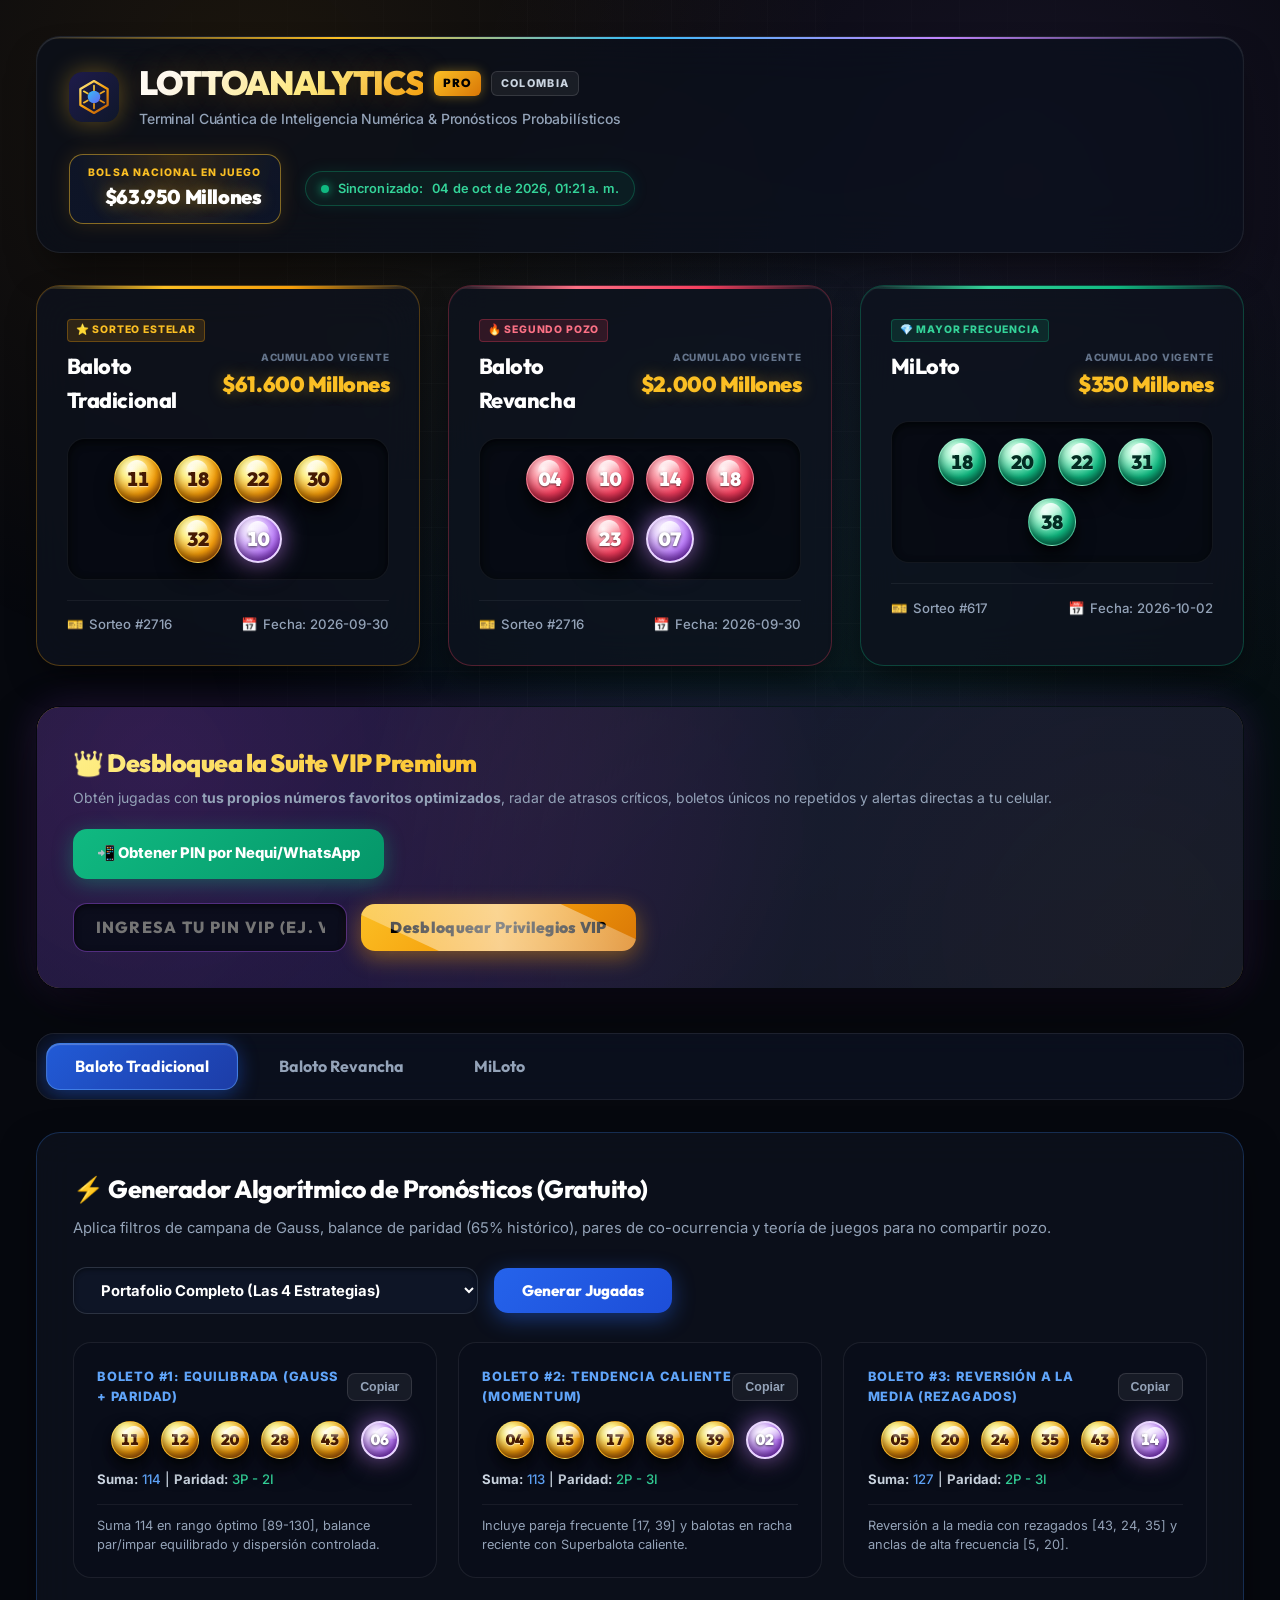
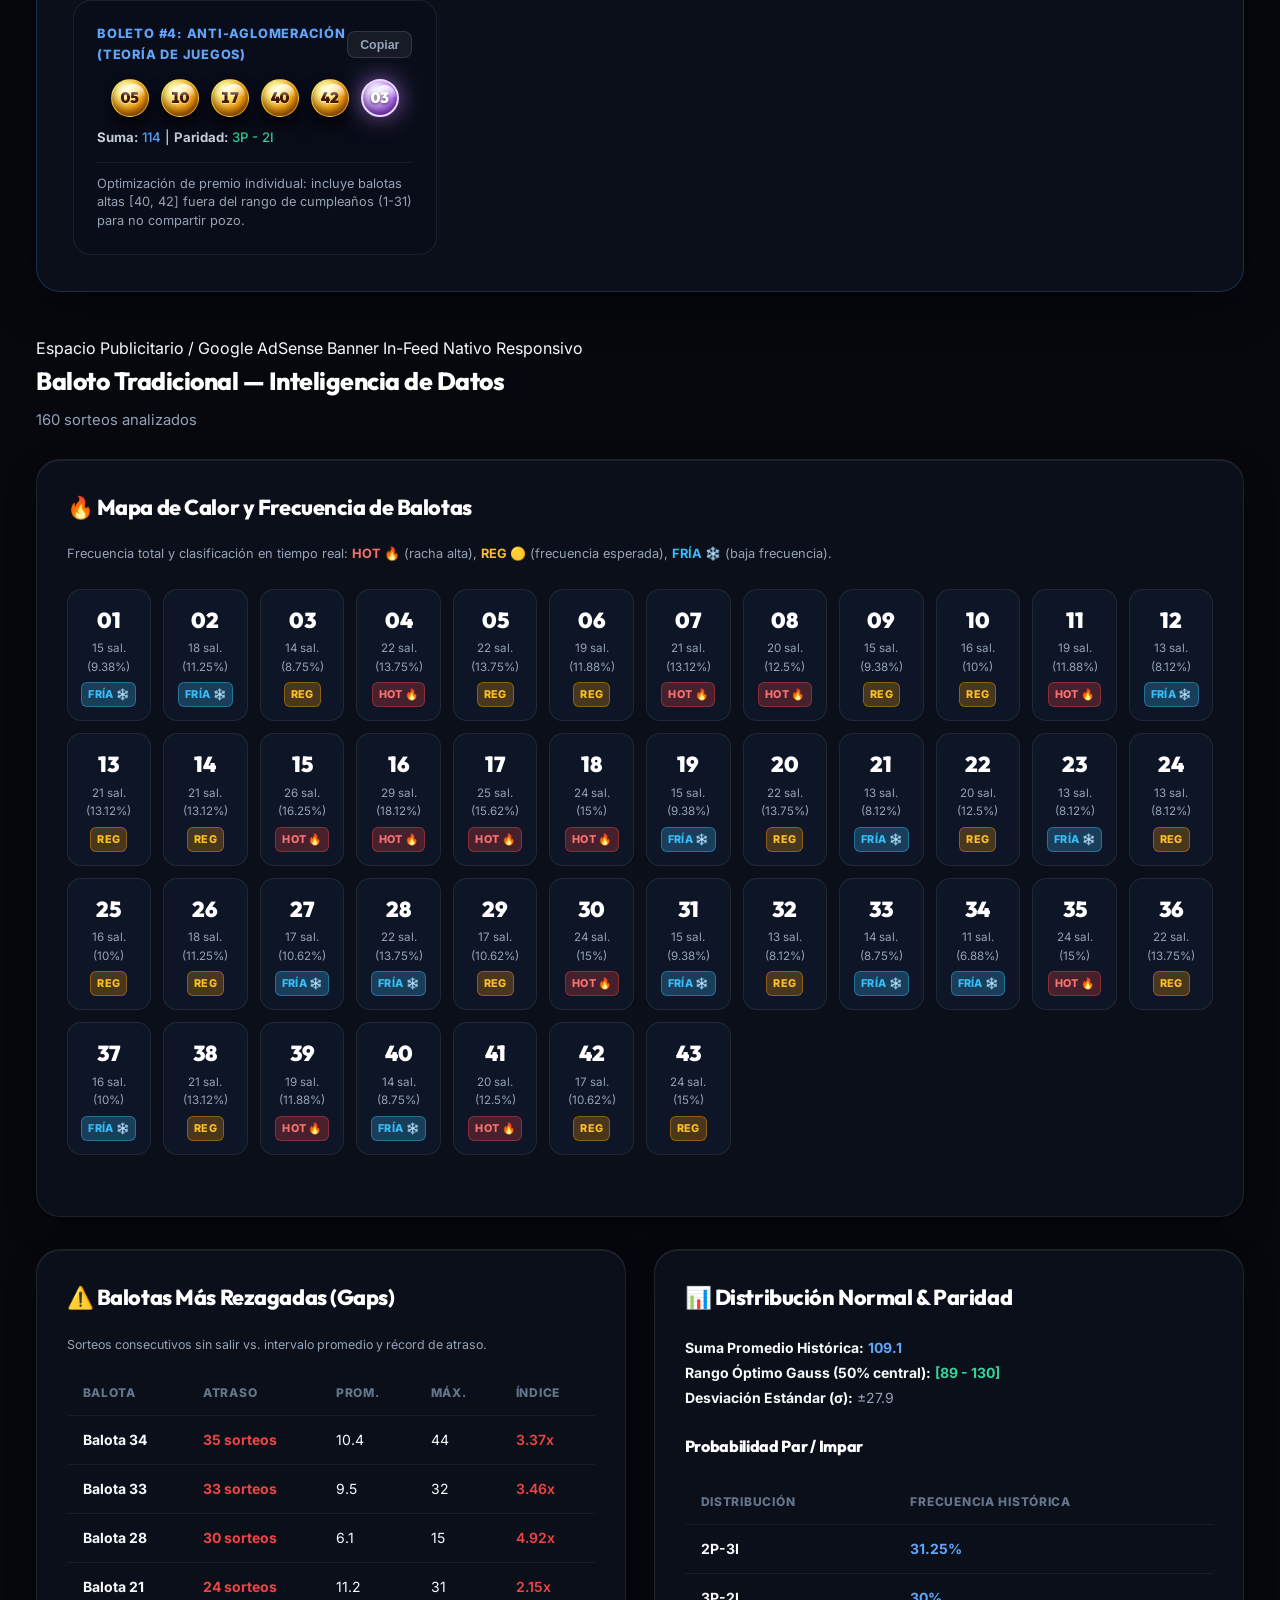
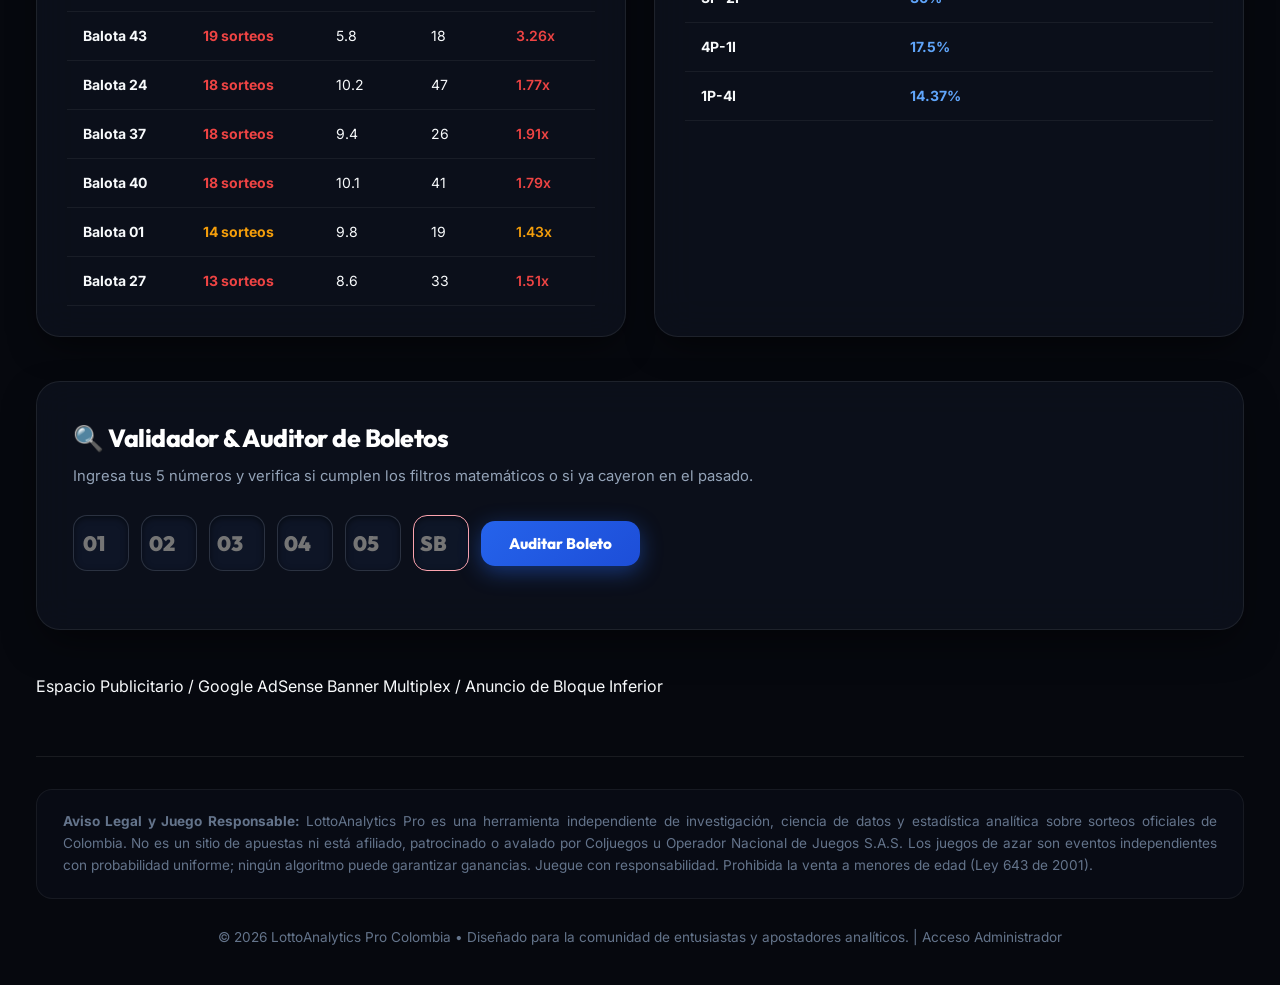
==== commit a2af7a7d: "Add files via upload" ====
--- a/index.html
+++ b/index.html
@@ -26,7 +26,7 @@
   <!-- Typography -->
   <link rel="preconnect" href="https://fonts.googleapis.com">
   <link rel="preconnect" href="https://fonts.gstatic.com" crossorigin>
-  <link href="https://fonts.googleapis.com/css2?family=Inter:wght@300;400;500;600;700;800&display=swap" rel="stylesheet">
+  <link href="https://fonts.googleapis.com/css2?family=Inter:wght@300;400;500;600;700;800&family=Outfit:wght@500;600;700;800;900&display=swap" rel="stylesheet">
   
   <link rel="stylesheet" href="css/styles.css">
 
@@ -36,34 +36,62 @@
 <body>
 
   <div class="container">
-    
-    <!-- BANNER DE PUBLICIDAD SUPERIOR (MONETIZACIÓN) -->
-    <div class="ad-slot" id="top-ad-slot">
-      <span class="ad-label">Espacio Publicitario / Google AdSense</span>
-      <span class="ad-placeholder-text">Banner Superior 728x90 (Desktop) / 320x100 (Móvil)</span>
-    </div>
-
-    <!-- ENCABEZADO Y BRANDING -->
-    <header>
-      <div class="brand-wrapper">
-        <h1>LottoAnalytics Pro Colombia</h1>
-        <p>Motor de Análisis Numérico, Mapas de Frecuencia y Pronósticos</p>
-      </div>
-      <div class="header-badges">
-        <span class="vip-status-pill" id="vip-header-pill" style="display: none;">
-          👑 Membresía VIP Activa
-        </span>
-        <span class="status-badge">
-          <span class="pulse-dot"></span> Sincronizado: <span id="last-sync-time">Cargando...</span>
-        </span>
+
+    <!-- ENCABEZADO Y BRANDING EXCLUSIVO -->
+    <header class="executive-header">
+      <div class="brand-block">
+        <div class="brand-crest">
+          <svg viewBox="0 0 44 44" fill="none" xmlns="http://www.w3.org/2000/svg" class="crest-svg">
+            <rect width="44" height="44" rx="12" fill="url(#crest-bg)"/>
+            <path d="M22 8L34 15V29L22 36L10 29V15L22 8Z" stroke="url(#gold-stroke)" stroke-width="2" stroke-linejoin="round"/>
+            <circle cx="22" cy="22" r="5.5" fill="url(#gem-fill)"/>
+            <path d="M22 12V16M22 28V32M13 17L16.5 19M27.5 25L31 27M31 17L27.5 19M16.5 25L13 27" stroke="url(#gold-accent)" stroke-width="1.5" stroke-linecap="round"/>
+            <defs>
+              <linearGradient id="crest-bg" x1="0" y1="0" x2="44" y2="44" gradientUnits="userSpaceOnUse">
+                <stop stop-color="#1e1b4b"/>
+                <stop offset="1" stop-color="#0f172a"/>
+              </linearGradient>
+              <linearGradient id="gold-stroke" x1="10" y1="8" x2="34" y2="36" gradientUnits="userSpaceOnUse">
+                <stop stop-color="#fef08a"/>
+                <stop offset="0.5" stop-color="#f59e0b"/>
+                <stop offset="1" stop-color="#b45309"/>
+              </linearGradient>
+              <linearGradient id="gem-fill" x1="16.5" y1="16.5" x2="27.5" y2="27.5" gradientUnits="userSpaceOnUse">
+                <stop stop-color="#38bdf8"/>
+                <stop offset="1" stop-color="#6366f1"/>
+              </linearGradient>
+              <linearGradient id="gold-accent" x1="13" y1="12" x2="31" y2="32" gradientUnits="userSpaceOnUse">
+                <stop stop-color="#fde047"/>
+                <stop offset="1" stop-color="#d97706"/>
+              </linearGradient>
+            </defs>
+          </svg>
+        </div>
+        <div class="brand-text">
+          <div class="brand-title-row">
+            <span class="brand-title">LOTTOANALYTICS</span>
+            <span class="pro-tag">PRO</span>
+            <span class="colombia-badge">COLOMBIA</span>
+          </div>
+          <p class="brand-tagline">Terminal Cuántica de Inteligencia Numérica & Pronósticos Probabilísticos</p>
+        </div>
+      </div>
+
+      <div class="header-right-deck">
+        <div class="jackpot-counter-box">
+          <span class="counter-label">BOLSA NACIONAL EN JUEGO</span>
+          <span class="counter-amount" id="global-jackpot-sum">$63.950 Millones</span>
+        </div>
+        <div class="header-badges">
+          <span class="vip-status-pill" id="vip-header-pill" style="display: none;">
+            👑 Membresía VIP Activa
+          </span>
+          <span class="status-badge" title="Datos conectados en tiempo real">
+            <span class="pulse-dot"></span> Sincronizado: <span id="last-sync-time">Cargando...</span>
+          </span>
+        </div>
       </div>
     </header>
-
-    <!-- AVISO DE AUTO-ACTUALIZACIÓN Y DOBLE CHEQUEO +1 HORA -->
-    <div class="sync-bar-glass">
-      <span>⏱️ <strong>Protocolo de Actualización Oficial:</strong> Monitoreo nocturno 11:30 PM y re-verificación diferida (+1 hora) ante demoras del operador oficial.</span>
-      <span id="delayed-sync-badge" style="color: #38bdf8; font-weight:700;">● Monitoreo continuo activo</span>
-    </div>
 
     <!-- ÚLTIMOS RESULTADOS EN VIVO (CARDS SUPERIORES) -->
     <section>
--- a/css/styles.css
+++ b/css/styles.css
@@ -1,51 +1,44 @@
 /* ==========================================================================
-   LottoAnalytics Pro Colombia — Obsidian Quantum Luxury Design System
-   Bespoke High-Tech Predictive Terminal for Baloto, Revancha & MiLoto
+   LottoAnalytics Pro Colombia — Bespoke High-Tech Quantum Terminal
+   Executive Luxury UX/UI for Baloto, Revancha & MiLoto
    ========================================================================== */
 
 :root {
   /* Core Surface Palette */
-  --bg-deep: #07090e;
-  --bg-surface: #0b0f19;
-  --bg-card: rgba(15, 23, 42, 0.72);
-  --bg-card-hover: rgba(22, 33, 58, 0.85);
-  --bg-glass: rgba(15, 23, 42, 0.65);
-  --bg-glass-heavy: rgba(10, 14, 26, 0.88);
+  --bg-deep: #06080e;
+  --bg-surface: #0a0e17;
+  --bg-card: rgba(13, 18, 30, 0.78);
+  --bg-card-hover: rgba(18, 25, 42, 0.9);
+  --bg-glass: rgba(11, 16, 28, 0.72);
+  --bg-shelf: rgba(5, 8, 14, 0.65);
 
   /* Border & Rim System */
-  --border-subtle: rgba(255, 255, 255, 0.07);
-  --border-focus: rgba(96, 165, 250, 0.45);
-  --border-glass: rgba(255, 255, 255, 0.12);
-  --border-gold: rgba(251, 191, 36, 0.4);
-  --glass-highlight: inset 0 1px 1px 0 rgba(255, 255, 255, 0.15);
-  --glass-shadow: 0 16px 36px -8px rgba(0, 0, 0, 0.65), 0 0 1px 1px rgba(255, 255, 255, 0.05);
+  --border-subtle: rgba(255, 255, 255, 0.08);
+  --border-focus: rgba(96, 165, 250, 0.5);
+  --border-glass: rgba(255, 255, 255, 0.14);
+  --border-gold: rgba(251, 191, 36, 0.5);
+  --border-ruby: rgba(244, 63, 94, 0.45);
+  --border-emerald: rgba(16, 185, 129, 0.45);
 
   /* Typography */
+  --font-display: 'Outfit', -apple-system, BlinkMacSystemFont, sans-serif;
+  --font-body: 'Inter', -apple-system, BlinkMacSystemFont, sans-serif;
   --text-main: #f8fafc;
   --text-muted: #94a3b8;
   --text-subtle: #64748b;
-  --text-accent: #38bdf8;
-
-  /* Neon & Electric Accents */
-  --neon-blue: #38bdf8;
-  --neon-cyan: #22d3ee;
-  --neon-emerald: #10b981;
-  --neon-amber: #f59e0b;
-  --neon-rose: #f43f5e;
-  --neon-purple: #c084fc;
-
-  /* VIP Luxury Gold Palette */
-  --gold-primary: #fbbf24;
-  --gold-glow: rgba(251, 191, 36, 0.35);
-  --gold-gradient: linear-gradient(135deg, #fef08a 0%, #f59e0b 50%, #b45309 100%);
-  --gold-foil: linear-gradient(90deg, #f59e0b, #fef08a, #d97706, #fef08a, #b45309);
-
-  /* 3D Photorealistic Lottery Sphere Materials */
-  --ball-baloto-3d: radial-gradient(circle at 35% 30%, #fffbeb 0%, #fef08a 25%, #f59e0b 60%, #b45309 90%, #78350f 100%);
-  --ball-revancha-3d: radial-gradient(circle at 35% 30%, #fff1f2 0%, #fda4af 25%, #f43f5e 60%, #be123c 90%, #881337 100%);
-  --ball-miloto-3d: radial-gradient(circle at 35% 30%, #ecfdf5 0%, #a7f3d0 25%, #10b981 60%, #047857 90%, #064e3b 100%);
-  --ball-super-3d: radial-gradient(circle at 35% 30%, #faf5ff 0%, #e9d5ff 25%, #c084fc 55%, #9333ea 85%, #581c87 100%);
-  --ball-fixed-3d: radial-gradient(circle at 35% 30%, #f5f3ff 0%, #ddd6fe 25%, #8b5cf6 60%, #6d28d9 90%, #4c1d95 100%);
+
+  /* Game Themes */
+  --color-baloto: #f59e0b;
+  --color-revancha: #f43f5e;
+  --color-miloto: #10b981;
+  --color-super: #c084fc;
+
+  /* 3D Photorealistic Spheres with Specular Highlights */
+  --ball-baloto-3d: radial-gradient(circle at 35% 28%, #fffbeb 0%, #fef08a 22%, #f59e0b 58%, #b45309 88%, #78350f 100%);
+  --ball-revancha-3d: radial-gradient(circle at 35% 28%, #fff1f2 0%, #fda4af 22%, #f43f5e 58%, #be123c 88%, #881337 100%);
+  --ball-miloto-3d: radial-gradient(circle at 35% 28%, #ecfdf5 0%, #a7f3d0 22%, #10b981 58%, #047857 88%, #064e3b 100%);
+  --ball-super-3d: radial-gradient(circle at 35% 28%, #faf5ff 0%, #e9d5ff 22%, #c084fc 55%, #9333ea 85%, #581c87 100%);
+  --ball-fixed-3d: radial-gradient(circle at 35% 28%, #f5f3ff 0%, #ddd6fe 22%, #8b5cf6 58%, #6d28d9 88%, #4c1d95 100%);
 
   /* Animation Timings */
   --ease-spring: cubic-bezier(0.34, 1.56, 0.64, 1);
@@ -64,17 +57,17 @@
 }
 
 body {
-  font-family: 'Inter', -apple-system, BlinkMacSystemFont, 'Segoe UI', Roboto, sans-serif;
+  font-family: var(--font-body);
   background-color: var(--bg-deep);
   color: var(--text-main);
   line-height: 1.6;
-  padding: 1rem;
+  padding: 1.25rem;
   overflow-x: hidden;
   position: relative;
   min-height: 100vh;
 }
 
-/* Atmospheric Ambient Lights and Geometric Mesh */
+/* Multi-Layered Atmospheric Lighting */
 body::before {
   content: '';
   position: fixed;
@@ -83,15 +76,16 @@
   width: 100vw;
   height: 100vh;
   background: 
-    radial-gradient(circle at 15% 15%, rgba(56, 189, 248, 0.08) 0%, transparent 45%),
-    radial-gradient(circle at 85% 25%, rgba(192, 132, 252, 0.08) 0%, transparent 45%),
-    radial-gradient(circle at 50% 80%, rgba(16, 185, 129, 0.06) 0%, transparent 50%),
-    radial-gradient(circle at 80% 85%, rgba(245, 158, 11, 0.06) 0%, transparent 40%);
+    radial-gradient(circle at 20% 10%, rgba(245, 158, 11, 0.09) 0%, transparent 45%),
+    radial-gradient(circle at 80% 20%, rgba(192, 132, 252, 0.09) 0%, transparent 45%),
+    radial-gradient(circle at 50% 60%, rgba(56, 189, 248, 0.07) 0%, transparent 55%),
+    radial-gradient(circle at 75% 85%, rgba(16, 185, 129, 0.08) 0%, transparent 50%);
   pointer-events: none;
   z-index: -2;
-  animation: ambientFloat 20s ease-in-out infinite alternate;
-}
-
+  animation: ambientBreathing 18s ease-in-out infinite alternate;
+}
+
+/* Subtle Technical Grid Matrix */
 body::after {
   content: '';
   position: fixed;
@@ -100,19 +94,19 @@
   width: 100vw;
   height: 100vh;
   background-image: 
-    linear-gradient(rgba(255, 255, 255, 0.015) 1px, transparent 1px),
-    linear-gradient(90deg, rgba(255, 255, 255, 0.015) 1px, transparent 1px);
-  background-size: 40px 40px;
+    linear-gradient(rgba(255, 255, 255, 0.018) 1px, transparent 1px),
+    linear-gradient(90deg, rgba(255, 255, 255, 0.018) 1px, transparent 1px);
+  background-size: 48px 48px;
   background-position: -1px -1px;
   pointer-events: none;
   z-index: -1;
-  mask-image: radial-gradient(circle at 50% 50%, black 40%, transparent 90%);
-  -webkit-mask-image: radial-gradient(circle at 50% 50%, black 40%, transparent 90%);
-}
-
-@keyframes ambientFloat {
+  mask-image: radial-gradient(circle at 50% 45%, black 40%, transparent 88%);
+  -webkit-mask-image: radial-gradient(circle at 50% 45%, black 40%, transparent 88%);
+}
+
+@keyframes ambientBreathing {
   0% { transform: scale(1) translateY(0); }
-  50% { transform: scale(1.05) translateY(-15px); }
+  50% { transform: scale(1.04) translateY(-10px); }
   100% { transform: scale(1) translateY(0); }
 }
 
@@ -123,43 +117,43 @@
 }
 
 .container {
-  max-width: 1240px;
+  max-width: 1260px;
   margin: 0 auto;
   position: relative;
   z-index: 1;
 }
 
 /* ==========================================================================
-   Header & Executive Branding
+   Executive Luxury Branding Header
    ========================================================================== */
 
-header {
+.executive-header {
   display: flex;
   justify-content: space-between;
   align-items: center;
   flex-wrap: wrap;
   gap: 1.5rem;
-  padding: 1.5rem 1.75rem;
-  margin-bottom: 1.75rem;
+  padding: 1.75rem 2rem;
+  margin-bottom: 2rem;
   background: var(--bg-glass);
-  backdrop-filter: blur(20px);
-  -webkit-backdrop-filter: blur(20px);
+  backdrop-filter: blur(24px);
+  -webkit-backdrop-filter: blur(24px);
   border: 1px solid var(--border-subtle);
-  border-radius: 18px;
-  box-shadow: var(--glass-shadow);
+  border-radius: 24px;
+  box-shadow: 0 20px 40px -15px rgba(0, 0, 0, 0.7), inset 0 1px 1px rgba(255, 255, 255, 0.15);
   position: relative;
   overflow: hidden;
 }
 
-header::before {
+.executive-header::before {
   content: '';
   position: absolute;
   top: 0;
   left: 0;
   right: 0;
   height: 2px;
-  background: linear-gradient(90deg, transparent, #38bdf8, #a855f7, #fbbf24, transparent);
-  animation: glowSweep 8s linear infinite;
+  background: linear-gradient(90deg, transparent, #fbbf24 25%, #38bdf8 50%, #c084fc 75%, transparent);
+  animation: glowSweep 9s linear infinite;
 }
 
 @keyframes glowSweep {
@@ -167,57 +161,140 @@
   100% { background-position: 200% 0; }
 }
 
-.brand-wrapper {
-  position: relative;
-}
-
-.brand-wrapper h1 {
-  font-size: 1.95rem;
-  font-weight: 800;
+.brand-block {
+  display: flex;
+  align-items: center;
+  gap: 1.25rem;
+}
+
+.brand-crest {
+  width: 50px;
+  height: 50px;
+  flex-shrink: 0;
+  filter: drop-shadow(0 0 12px rgba(251, 191, 36, 0.35));
+  transition: transform 0.3s var(--ease-spring);
+}
+
+.brand-crest:hover {
+  transform: rotate(5deg) scale(1.08);
+}
+
+.crest-svg {
+  width: 100%;
+  height: 100%;
+}
+
+.brand-text {
+  display: flex;
+  flex-direction: column;
+}
+
+.brand-title-row {
+  display: flex;
+  align-items: center;
+  gap: 0.65rem;
+  flex-wrap: wrap;
+}
+
+.brand-title {
+  font-family: var(--font-display);
+  font-size: 2.1rem;
+  font-weight: 900;
   letter-spacing: -0.04em;
-  background: linear-gradient(135deg, #ffffff 10%, #93c5fd 50%, #c084fc 90%);
+  background: linear-gradient(135deg, #ffffff 15%, #fef08a 60%, #f59e0b 100%);
   -webkit-background-clip: text;
   -webkit-text-fill-color: transparent;
-  display: flex;
-  align-items: center;
-  gap: 0.6rem;
-  text-shadow: 0 4px 20px rgba(147, 197, 253, 0.25);
-}
-
-.brand-wrapper p {
+  line-height: 1.1;
+  text-shadow: 0 0 30px rgba(245, 158, 11, 0.25);
+}
+
+.pro-tag {
+  background: linear-gradient(135deg, #fbbf24 0%, #d97706 100%);
+  color: #000;
+  font-family: var(--font-display);
+  font-size: 0.725rem;
+  font-weight: 900;
+  padding: 0.2rem 0.6rem;
+  border-radius: 6px;
+  letter-spacing: 0.08em;
+  box-shadow: 0 0 12px rgba(251, 191, 36, 0.4);
+}
+
+.colombia-badge {
+  background: rgba(255, 255, 255, 0.06);
+  border: 1px solid rgba(255, 255, 255, 0.12);
+  color: #cbd5e1;
+  font-size: 0.675rem;
+  font-weight: 800;
+  padding: 0.2rem 0.55rem;
+  border-radius: 6px;
+  letter-spacing: 0.12em;
+}
+
+.brand-tagline {
   color: var(--text-muted);
   font-size: 0.875rem;
-  font-weight: 400;
+  font-weight: 500;
   letter-spacing: -0.01em;
-  margin-top: 3px;
+  margin-top: 0.35rem;
+}
+
+.header-right-deck {
+  display: flex;
+  align-items: center;
+  gap: 1.5rem;
+  flex-wrap: wrap;
+}
+
+/* Cumulative National Jackpot Counter */
+.jackpot-counter-box {
+  background: radial-gradient(circle at 50% 0%, rgba(245, 158, 11, 0.18) 0%, rgba(15, 23, 42, 0.85) 80%);
+  border: 1px solid var(--border-gold);
+  border-radius: 14px;
+  padding: 0.6rem 1.15rem;
+  text-align: right;
+  box-shadow: 0 0 20px rgba(245, 158, 11, 0.15);
+}
+
+.counter-label {
+  display: block;
+  font-size: 0.65rem;
+  font-weight: 800;
+  color: #fbbf24;
+  letter-spacing: 0.1em;
+  text-transform: uppercase;
+}
+
+.counter-amount {
+  font-family: var(--font-display);
+  font-size: 1.25rem;
+  font-weight: 900;
+  letter-spacing: -0.02em;
+  color: #fff;
+  text-shadow: 0 0 15px rgba(251, 191, 36, 0.4);
 }
 
 .header-badges {
   display: flex;
-  gap: 0.85rem;
-  align-items: center;
-  flex-wrap: wrap;
+  flex-direction: column;
+  gap: 0.5rem;
+  align-items: flex-end;
 }
 
 .status-badge {
   display: inline-flex;
   align-items: center;
   gap: 0.55rem;
-  background: rgba(16, 185, 129, 0.1);
+  background: rgba(16, 185, 129, 0.08);
   border: 1px solid rgba(16, 185, 129, 0.3);
   color: #34d399;
-  padding: 0.45rem 0.95rem;
+  padding: 0.4rem 0.95rem;
   border-radius: 9999px;
   font-size: 0.8rem;
   font-weight: 600;
-  letter-spacing: 0.02em;
-  box-shadow: 0 0 15px rgba(16, 185, 129, 0.15);
-  transition: all 0.2s ease;
-}
-
-.status-badge:hover {
-  border-color: rgba(16, 185, 129, 0.5);
-  box-shadow: 0 0 20px rgba(16, 185, 129, 0.3);
+  letter-spacing: 0.01em;
+  box-shadow: 0 0 15px rgba(16, 185, 129, 0.12);
+  white-space: nowrap;
 }
 
 .vip-status-pill {
@@ -226,19 +303,13 @@
   gap: 0.45rem;
   background: linear-gradient(135deg, rgba(251, 191, 36, 0.18), rgba(217, 119, 6, 0.22));
   border: 1px solid var(--border-gold);
-  color: var(--gold-primary);
-  padding: 0.45rem 1rem;
+  color: #fbbf24;
+  padding: 0.4rem 0.95rem;
   border-radius: 9999px;
-  font-size: 0.825rem;
-  font-weight: 800;
-  letter-spacing: 0.03em;
+  font-size: 0.8rem;
+  font-weight: 800;
   box-shadow: 0 0 20px rgba(251, 191, 36, 0.25);
-  animation: vipShine 4s ease-in-out infinite alternate;
-}
-
-@keyframes vipShine {
-  0% { box-shadow: 0 0 15px rgba(251, 191, 36, 0.2); }
-  100% { box-shadow: 0 0 28px rgba(251, 191, 36, 0.45); }
+  white-space: nowrap;
 }
 
 .pulse-dot {
@@ -251,34 +322,9 @@
 }
 
 @keyframes pulseDot {
-  0% { transform: scale(0.9); opacity: 0.7; box-shadow: 0 0 4px #10b981; }
+  0% { transform: scale(0.9); opacity: 0.7; }
   50% { transform: scale(1.3); opacity: 1; box-shadow: 0 0 14px #10b981; }
-  100% { transform: scale(0.9); opacity: 0.7; box-shadow: 0 0 4px #10b981; }
-}
-
-/* ==========================================================================
-   Sync Status Banner (Futuristic Glass Bar)
-   ========================================================================== */
-
-.sync-bar-glass {
-  background: rgba(15, 23, 42, 0.5);
-  backdrop-filter: blur(12px);
-  border: 1px solid rgba(255, 255, 255, 0.06);
-  border-radius: 12px;
-  padding: 0.75rem 1.25rem;
-  font-size: 0.825rem;
-  color: var(--text-muted);
-  display: flex;
-  justify-content: space-between;
-  align-items: center;
-  flex-wrap: wrap;
-  gap: 0.75rem;
-  margin-bottom: 2rem;
-  box-shadow: 0 4px 16px rgba(0, 0, 0, 0.3);
-}
-
-.sync-bar-glass strong {
-  color: #f1f5f9;
+  100% { transform: scale(0.9); opacity: 0.7; }
 }
 
 /* ==========================================================================
@@ -287,105 +333,152 @@
 
 .grid-3 {
   display: grid;
-  grid-template-columns: repeat(auto-fit, minmax(330px, 1fr));
-  gap: 1.5rem;
-  margin-bottom: 2.25rem;
+  grid-template-columns: repeat(auto-fit, minmax(340px, 1fr));
+  gap: 1.75rem;
+  margin-bottom: 2.5rem;
 }
 
 .card {
   background: var(--bg-card);
-  backdrop-filter: blur(16px);
-  -webkit-backdrop-filter: blur(16px);
+  backdrop-filter: blur(20px);
+  -webkit-backdrop-filter: blur(20px);
   border: 1px solid var(--border-subtle);
-  border-radius: 20px;
-  padding: 1.6rem;
+  border-radius: 24px;
+  padding: 1.85rem;
   position: relative;
   overflow: hidden;
   transition: all 0.35s var(--ease-spring);
-  box-shadow: 0 10px 30px -10px rgba(0, 0, 0, 0.5);
-}
-
-.card::after {
+  box-shadow: 0 14px 35px -10px rgba(0, 0, 0, 0.65), inset 0 1px 1px rgba(255, 255, 255, 0.08);
+}
+
+/* Game Accents and Neon Rims */
+.card-baloto {
+  border-color: rgba(245, 158, 11, 0.3);
+}
+.card-baloto::before {
   content: '';
   position: absolute;
-  inset: 0;
-  border-radius: 20px;
-  padding: 1px;
-  background: linear-gradient(135deg, rgba(255, 255, 255, 0.12), transparent 40%, rgba(255, 255, 255, 0.03));
-  -webkit-mask: linear-gradient(#fff 0 0) content-box, linear-gradient(#fff 0 0);
-  -webkit-mask-composite: xor;
-  mask-composite: exclude;
-  pointer-events: none;
+  top: 0;
+  left: 0;
+  right: 0;
+  height: 3px;
+  background: linear-gradient(90deg, transparent, #fbbf24, #f59e0b, transparent);
+}
+.card-baloto:hover {
+  border-color: rgba(251, 191, 36, 0.6);
+  box-shadow: 0 20px 45px -10px rgba(0, 0, 0, 0.8), 0 0 30px rgba(245, 158, 11, 0.2);
+}
+
+.card-revancha {
+  border-color: rgba(244, 63, 94, 0.3);
+}
+.card-revancha::before {
+  content: '';
+  position: absolute;
+  top: 0;
+  left: 0;
+  right: 0;
+  height: 3px;
+  background: linear-gradient(90deg, transparent, #fb7185, #f43f5e, transparent);
+}
+.card-revancha:hover {
+  border-color: rgba(244, 63, 94, 0.6);
+  box-shadow: 0 20px 45px -10px rgba(0, 0, 0, 0.8), 0 0 30px rgba(244, 63, 94, 0.2);
+}
+
+.card-miloto {
+  border-color: rgba(16, 185, 129, 0.3);
+}
+.card-miloto::before {
+  content: '';
+  position: absolute;
+  top: 0;
+  left: 0;
+  right: 0;
+  height: 3px;
+  background: linear-gradient(90deg, transparent, #34d399, #10b981, transparent);
+}
+.card-miloto:hover {
+  border-color: rgba(16, 185, 129, 0.6);
+  box-shadow: 0 20px 45px -10px rgba(0, 0, 0, 0.8), 0 0 30px rgba(16, 185, 129, 0.2);
 }
 
 .card:hover {
-  transform: translateY(-5px);
-  border-color: rgba(96, 165, 250, 0.35);
-  box-shadow: 0 20px 40px -12px rgba(15, 23, 42, 0.8), 0 0 25px rgba(56, 189, 248, 0.15);
-}
+  transform: translateY(-6px);
+}
+
+.card-badge {
+  display: inline-block;
+  font-size: 0.65rem;
+  font-weight: 800;
+  letter-spacing: 0.08em;
+  text-transform: uppercase;
+  margin-bottom: 0.4rem;
+  padding: 0.15rem 0.5rem;
+  border-radius: 4px;
+}
+.badge-baloto { background: rgba(245, 158, 11, 0.15); color: #fbbf24; border: 1px solid rgba(245, 158, 11, 0.3); }
+.badge-revancha { background: rgba(244, 63, 94, 0.15); color: #fb7185; border: 1px solid rgba(244, 63, 94, 0.3); }
+.badge-miloto { background: rgba(16, 185, 129, 0.15); color: #34d399; border: 1px solid rgba(16, 185, 129, 0.3); }
 
 .card-top {
   display: flex;
   justify-content: space-between;
-  align-items: center;
-  margin-bottom: 1.15rem;
+  align-items: flex-start;
+  margin-bottom: 1.25rem;
 }
 
 .card-title {
-  font-size: 1.25rem;
+  font-family: var(--font-display);
+  font-size: 1.35rem;
   font-weight: 800;
   letter-spacing: -0.02em;
   color: #fff;
-  display: flex;
-  align-items: center;
-  gap: 0.6rem;
-}
-
-/* High-Impact Glowing Jackpot Pill */
-.jackpot-pill {
-  background: linear-gradient(135deg, rgba(251, 191, 36, 0.16) 0%, rgba(245, 158, 11, 0.25) 100%);
+}
+
+/* High-Impact Jackpot Display */
+.jackpot-showcase {
+  text-align: right;
+}
+
+.jackpot-label {
+  font-size: 0.625rem;
+  font-weight: 800;
+  color: var(--text-subtle);
+  letter-spacing: 0.08em;
+  text-transform: uppercase;
+  margin-bottom: 2px;
+}
+
+.jackpot-number {
+  font-family: var(--font-display);
+  font-size: 1.35rem;
+  font-weight: 900;
+  letter-spacing: -0.02em;
   color: #fbbf24;
-  border: 1px solid rgba(251, 191, 36, 0.45);
-  padding: 0.35rem 0.85rem;
-  border-radius: 9999px;
-  font-size: 0.85rem;
-  font-weight: 800;
-  letter-spacing: 0.02em;
-  box-shadow: 0 0 16px rgba(251, 191, 36, 0.22);
-  display: inline-flex;
-  align-items: center;
-  gap: 0.35rem;
-  animation: jackpotGlow 3s ease-in-out infinite alternate;
-}
-
-@keyframes jackpotGlow {
-  0% { box-shadow: 0 0 10px rgba(251, 191, 36, 0.15); }
-  100% { box-shadow: 0 0 22px rgba(251, 191, 36, 0.35); }
-}
-
-.card-meta {
-  font-size: 0.825rem;
-  color: var(--text-muted);
-  display: flex;
-  justify-content: space-between;
-  border-top: 1px solid rgba(255, 255, 255, 0.06);
-  padding-top: 0.9rem;
-  margin-top: 0.75rem;
-  font-weight: 500;
-}
-
-/* ==========================================================================
-   3D Photorealistic Lottery Spheres
-   ========================================================================== */
+  text-shadow: 0 0 16px rgba(251, 191, 36, 0.35);
+  white-space: nowrap;
+}
+
+/* Dark Recessed Balls Runway / Shelf */
+.balls-shelf {
+  background: var(--bg-shelf);
+  border: 1px solid rgba(255, 255, 255, 0.05);
+  border-radius: 18px;
+  padding: 1rem 1.15rem;
+  margin: 1.25rem 0;
+  box-shadow: inset 0 3px 8px rgba(0, 0, 0, 0.7);
+}
 
 .ball-row {
   display: flex;
   align-items: center;
   gap: 0.75rem;
-  margin: 1.35rem 0;
   flex-wrap: wrap;
-}
-
+  justify-content: center;
+}
+
+/* 3D Photorealistic Spheres */
 .ball {
   width: 48px;
   height: 48px;
@@ -393,42 +486,40 @@
   display: flex;
   align-items: center;
   justify-content: center;
+  font-family: var(--font-display);
   font-weight: 900;
-  font-size: 1.15rem;
+  font-size: 1.2rem;
   font-variant-numeric: tabular-nums;
   position: relative;
   user-select: none;
   cursor: default;
   transition: transform 0.25s var(--ease-spring), box-shadow 0.25s ease;
   box-shadow: 
-    0 12px 20px -4px rgba(0, 0, 0, 0.75),
+    0 12px 22px -4px rgba(0, 0, 0, 0.8),
     0 4px 8px rgba(0, 0, 0, 0.4),
     inset 0 -5px 8px rgba(0, 0, 0, 0.45);
 }
 
-/* Glass Specular Reflection Highlight Arc */
 .ball::before {
   content: '';
   position: absolute;
   top: 4px;
-  left: 10px;
+  left: 11px;
   width: 22px;
   height: 12px;
   border-radius: 50% / 100% 100% 0 0;
-  background: linear-gradient(180deg, rgba(255, 255, 255, 0.85) 0%, rgba(255, 255, 255, 0.1) 100%);
+  background: linear-gradient(180deg, rgba(255, 255, 255, 0.88) 0%, rgba(255, 255, 255, 0.1) 100%);
   filter: blur(0.5px);
   pointer-events: none;
 }
 
-/* Micro-Levitation on Hover */
 .ball:hover {
   transform: translateY(-6px) scale(1.1);
   box-shadow: 
-    0 18px 26px -4px rgba(0, 0, 0, 0.85),
-    0 0 16px rgba(255, 255, 255, 0.35);
-}
-
-/* Game Specific Spheres */
+    0 18px 28px -4px rgba(0, 0, 0, 0.9),
+    0 0 18px rgba(255, 255, 255, 0.4);
+}
+
 .ball-baloto {
   background: var(--ball-baloto-3d);
   color: #451a03;
@@ -456,15 +547,15 @@
   text-shadow: 0 1px 3px rgba(0, 0, 0, 0.7);
   border: 2px solid #e9d5ff;
   box-shadow: 
-    0 0 22px rgba(192, 132, 252, 0.6),
-    0 12px 20px -4px rgba(0, 0, 0, 0.75),
+    0 0 24px rgba(192, 132, 252, 0.7),
+    0 12px 22px -4px rgba(0, 0, 0, 0.8),
     inset 0 -5px 8px rgba(0, 0, 0, 0.45);
   animation: superPulse 2.5s infinite alternate;
 }
 
 @keyframes superPulse {
-  0% { box-shadow: 0 0 14px rgba(192, 132, 252, 0.4), 0 12px 20px -4px rgba(0, 0, 0, 0.75); }
-  100% { box-shadow: 0 0 28px rgba(192, 132, 252, 0.8), 0 14px 24px -4px rgba(0, 0, 0, 0.85); }
+  0% { box-shadow: 0 0 14px rgba(192, 132, 252, 0.4), 0 12px 22px -4px rgba(0, 0, 0, 0.8); }
+  100% { box-shadow: 0 0 30px rgba(192, 132, 252, 0.85), 0 14px 26px -4px rgba(0, 0, 0, 0.9); }
 }
 
 .ball-fixed {
@@ -472,23 +563,39 @@
   color: #ffffff !important;
   text-shadow: 0 1px 2px rgba(0, 0, 0, 0.5);
   border: 2px solid #c084fc !important;
-  box-shadow: 0 0 18px rgba(168, 85, 247, 0.5), 0 10px 18px rgba(0, 0, 0, 0.7);
+  box-shadow: 0 0 20px rgba(168, 85, 247, 0.6), 0 10px 18px rgba(0, 0, 0, 0.7);
+}
+
+.card-meta {
+  font-size: 0.825rem;
+  color: var(--text-muted);
+  display: flex;
+  justify-content: space-between;
+  border-top: 1px solid rgba(255, 255, 255, 0.06);
+  padding-top: 0.85rem;
+  font-weight: 500;
+}
+
+.meta-item {
+  display: inline-flex;
+  align-items: center;
+  gap: 0.4rem;
 }
 
 /* ==========================================================================
-   THE VIP VAULT (Ultra-Exclusive Obsidian & Gold Terminal)
+   THE VIP VAULT (Executive Gold & Obsidian Terminal)
    ========================================================================== */
 
 .vip-card {
-  background: radial-gradient(circle at 10% 20%, rgba(88, 28, 135, 0.35) 0%, rgba(15, 23, 42, 0.85) 60%),
-              radial-gradient(circle at 90% 80%, rgba(245, 158, 11, 0.25) 0%, rgba(15, 23, 42, 0.95) 70%);
+  background: radial-gradient(circle at 10% 20%, rgba(88, 28, 135, 0.4) 0%, rgba(15, 23, 42, 0.88) 60%),
+              radial-gradient(circle at 90% 80%, rgba(245, 158, 11, 0.28) 0%, rgba(15, 23, 42, 0.96) 70%);
   border: 1.5px solid transparent;
   background-clip: padding-box;
-  border-radius: 22px;
-  padding: 2rem;
-  margin-bottom: 2.5rem;
+  border-radius: 24px;
+  padding: 2.25rem;
+  margin-bottom: 2.75rem;
   position: relative;
-  box-shadow: 0 20px 50px -15px rgba(0, 0, 0, 0.8), 0 0 35px rgba(168, 85, 247, 0.15);
+  box-shadow: 0 24px 60px -15px rgba(0, 0, 0, 0.85), 0 0 40px rgba(168, 85, 247, 0.18);
   overflow: hidden;
 }
 
@@ -496,7 +603,7 @@
   content: '';
   position: absolute;
   inset: -1.5px;
-  border-radius: 23px;
+  border-radius: 25px;
   background: linear-gradient(135deg, #fbbf24 0%, rgba(168, 85, 247, 0.5) 50%, rgba(251, 191, 36, 0.2) 100%);
   z-index: -1;
   pointer-events: none;
@@ -512,10 +619,11 @@
 }
 
 .vip-header-row h3 {
-  font-size: 1.45rem;
-  font-weight: 800;
+  font-family: var(--font-display);
+  font-size: 1.55rem;
+  font-weight: 900;
   letter-spacing: -0.02em;
-  background: linear-gradient(135deg, #fef08a 0%, #fbbf24 40%, #e879f9 100%);
+  background: linear-gradient(135deg, #fef08a 0%, #fbbf24 45%, #e879f9 100%);
   -webkit-background-clip: text;
   -webkit-text-fill-color: transparent;
   display: flex;
@@ -532,40 +640,41 @@
 }
 
 .pin-input {
-  background: rgba(10, 14, 26, 0.9);
-  border: 1.5px solid rgba(168, 85, 247, 0.4);
-  color: #fff;
-  padding: 0.8rem 1.25rem;
-  border-radius: 12px;
-  font-family: inherit;
+  background: rgba(10, 14, 26, 0.92);
+  border: 1.5px solid rgba(168, 85, 247, 0.45);
+  color: #fff;
+  padding: 0.85rem 1.35rem;
+  border-radius: 14px;
+  font-family: var(--font-display);
   font-size: 1rem;
   font-weight: 800;
   text-transform: uppercase;
   letter-spacing: 0.08em;
   outline: none;
-  min-width: 240px;
+  min-width: 250px;
   box-shadow: inset 0 2px 6px rgba(0, 0, 0, 0.6);
   transition: all 0.25s ease;
 }
 
 .pin-input:focus {
   border-color: #fbbf24;
-  box-shadow: 0 0 20px rgba(251, 191, 36, 0.4), inset 0 2px 6px rgba(0, 0, 0, 0.6);
+  box-shadow: 0 0 22px rgba(251, 191, 36, 0.45), inset 0 2px 6px rgba(0, 0, 0, 0.6);
 }
 
 .btn-unlock {
   background: linear-gradient(135deg, #fbbf24 0%, #f59e0b 50%, #d97706 100%);
   color: #000;
   border: none;
-  padding: 0.8rem 1.75rem;
-  border-radius: 12px;
+  padding: 0.85rem 1.85rem;
+  border-radius: 14px;
+  font-family: var(--font-display);
   font-weight: 900;
-  font-size: 0.95rem;
+  font-size: 0.975rem;
   letter-spacing: 0.02em;
   cursor: pointer;
   position: relative;
   overflow: hidden;
-  box-shadow: 0 6px 20px rgba(245, 158, 11, 0.4);
+  box-shadow: 0 6px 22px rgba(245, 158, 11, 0.45);
   transition: all 0.25s var(--ease-spring);
 }
 
@@ -576,7 +685,7 @@
   left: -50%;
   width: 200%;
   height: 200%;
-  background: linear-gradient(60deg, transparent, rgba(255, 255, 255, 0.5), transparent);
+  background: linear-gradient(60deg, transparent, rgba(255, 255, 255, 0.55), transparent);
   transform: rotate(25deg);
   animation: shimmerSweep 3.5s infinite;
 }
@@ -589,49 +698,45 @@
 
 .btn-unlock:hover {
   transform: translateY(-3px) scale(1.02);
-  box-shadow: 0 10px 25px rgba(245, 158, 11, 0.6);
+  box-shadow: 0 10px 28px rgba(245, 158, 11, 0.65);
 }
 
 .btn-whatsapp-buy {
   background: linear-gradient(135deg, #10b981 0%, #059669 100%);
   color: #fff;
   border: none;
-  padding: 0.75rem 1.4rem;
-  border-radius: 12px;
-  font-weight: 800;
-  font-size: 0.9rem;
+  padding: 0.8rem 1.5rem;
+  border-radius: 14px;
+  font-weight: 800;
+  font-size: 0.925rem;
   text-decoration: none;
   display: inline-flex;
   align-items: center;
   gap: 0.5rem;
-  box-shadow: 0 4px 18px rgba(16, 185, 129, 0.35);
+  box-shadow: 0 4px 20px rgba(16, 185, 129, 0.38);
   transition: all 0.25s ease;
 }
 
 .btn-whatsapp-buy:hover {
   transform: translateY(-2px);
-  box-shadow: 0 8px 24px rgba(16, 185, 129, 0.55);
+  box-shadow: 0 8px 26px rgba(16, 185, 129, 0.6);
 }
 
 /* Active VIP Control Deck */
 .vip-active-panel {
   display: none;
-  background: radial-gradient(circle at 50% 0%, rgba(88, 28, 135, 0.3) 0%, rgba(10, 14, 26, 0.95) 75%);
-  border: 1.5px solid rgba(251, 191, 36, 0.45);
-  border-radius: 22px;
+  background: radial-gradient(circle at 50% 0%, rgba(88, 28, 135, 0.35) 0%, rgba(10, 14, 26, 0.96) 75%);
+  border: 1.5px solid rgba(251, 191, 36, 0.5);
+  border-radius: 24px;
   padding: 2.25rem;
-  margin-bottom: 2.5rem;
+  margin-bottom: 2.75rem;
   box-shadow: 0 25px 60px -15px rgba(0, 0, 0, 0.9), 0 0 40px rgba(168, 85, 247, 0.25);
   animation: fadeInDown 0.4s var(--ease-spring);
 }
 
-@keyframes fadeInDown {
-  from { opacity: 0; transform: translateY(-15px); }
-  to { opacity: 1; transform: translateY(0); }
-}
-
 .vip-panel-title {
-  font-size: 1.5rem;
+  font-family: var(--font-display);
+  font-size: 1.55rem;
   font-weight: 900;
   letter-spacing: -0.02em;
   background: linear-gradient(135deg, #fef08a 0%, #fbbf24 100%);
@@ -651,10 +756,10 @@
 }
 
 .vip-box {
-  background: rgba(15, 23, 42, 0.75);
+  background: rgba(15, 23, 42, 0.78);
   backdrop-filter: blur(14px);
   border: 1px solid rgba(255, 255, 255, 0.08);
-  border-radius: 16px;
+  border-radius: 18px;
   padding: 1.5rem;
   transition: all 0.25s ease;
   box-shadow: 0 8px 24px rgba(0, 0, 0, 0.4);
@@ -666,6 +771,7 @@
 }
 
 .vip-box-title {
+  font-family: var(--font-display);
   font-size: 1.15rem;
   font-weight: 800;
   color: #d8b4fe;
@@ -687,6 +793,7 @@
   width: 52px;
   height: 52px;
   text-align: center;
+  font-family: var(--font-display);
   font-size: 1.25rem;
   font-weight: 900;
   border-radius: 12px;
@@ -730,11 +837,11 @@
   display: flex;
   gap: 0.75rem;
   margin-bottom: 2rem;
-  padding: 0.5rem;
-  background: rgba(15, 23, 42, 0.5);
-  backdrop-filter: blur(12px);
+  padding: 0.55rem;
+  background: rgba(15, 23, 42, 0.55);
+  backdrop-filter: blur(14px);
   border: 1px solid var(--border-subtle);
-  border-radius: 16px;
+  border-radius: 18px;
   overflow-x: auto;
 }
 
@@ -742,10 +849,11 @@
   background: transparent;
   border: 1px solid transparent;
   color: var(--text-muted);
-  padding: 0.75rem 1.6rem;
+  padding: 0.8rem 1.75rem;
+  font-family: var(--font-display);
   font-weight: 700;
-  font-size: 0.95rem;
-  border-radius: 12px;
+  font-size: 1rem;
+  border-radius: 14px;
   cursor: pointer;
   white-space: nowrap;
   transition: all 0.25s var(--ease-smooth);
@@ -758,9 +866,9 @@
 
 .tab-btn.active {
   color: #fff;
-  background: linear-gradient(135deg, rgba(37, 99, 235, 0.85) 0%, rgba(30, 64, 175, 0.95) 100%);
+  background: linear-gradient(135deg, rgba(37, 99, 235, 0.9) 0%, rgba(30, 64, 175, 0.95) 100%);
   border-color: rgba(96, 165, 250, 0.5);
-  box-shadow: 0 4px 18px rgba(37, 99, 235, 0.4), inset 0 1px 1px rgba(255, 255, 255, 0.25);
+  box-shadow: 0 4px 20px rgba(37, 99, 235, 0.45), inset 0 1px 1px rgba(255, 255, 255, 0.25);
 }
 
 /* ==========================================================================
@@ -769,17 +877,18 @@
 
 .generator-section {
   background: var(--bg-card);
-  backdrop-filter: blur(16px);
+  backdrop-filter: blur(18px);
   border: 1px solid rgba(59, 130, 246, 0.25);
-  border-radius: 22px;
-  padding: 2rem;
-  margin-bottom: 2.5rem;
-  box-shadow: 0 16px 40px -10px rgba(0, 0, 0, 0.6);
+  border-radius: 24px;
+  padding: 2.25rem;
+  margin-bottom: 2.75rem;
+  box-shadow: 0 18px 45px -10px rgba(0, 0, 0, 0.65);
   position: relative;
 }
 
 .section-heading {
-  font-size: 1.45rem;
+  font-family: var(--font-display);
+  font-size: 1.55rem;
   font-weight: 800;
   letter-spacing: -0.02em;
   margin-bottom: 0.5rem;
@@ -790,7 +899,7 @@
 }
 
 .section-desc {
-  font-size: 0.9rem;
+  font-size: 0.925rem;
   color: var(--text-muted);
   margin-bottom: 1.75rem;
   line-height: 1.5;
@@ -805,11 +914,11 @@
 }
 
 select {
-  background: rgba(15, 23, 42, 0.85);
+  background: rgba(15, 23, 42, 0.88);
   color: #fff;
   border: 1.5px solid rgba(255, 255, 255, 0.12);
-  padding: 0.75rem 1.4rem;
-  border-radius: 12px;
+  padding: 0.8rem 1.45rem;
+  border-radius: 14px;
   font-family: inherit;
   font-size: 0.925rem;
   font-weight: 700;
@@ -828,19 +937,19 @@
   background: linear-gradient(135deg, #2563eb 0%, #1d4ed8 100%);
   color: #fff;
   border: none;
-  padding: 0.75rem 1.6rem;
-  border-radius: 12px;
-  font-family: inherit;
-  font-size: 0.925rem;
+  padding: 0.8rem 1.75rem;
+  border-radius: 14px;
+  font-family: var(--font-display);
+  font-size: 0.95rem;
   font-weight: 800;
   cursor: pointer;
-  box-shadow: 0 6px 20px rgba(37, 99, 235, 0.4);
+  box-shadow: 0 6px 22px rgba(37, 99, 235, 0.45);
   transition: all 0.2s var(--ease-spring);
 }
 
 .btn-primary:hover {
   transform: translateY(-2px);
-  box-shadow: 0 10px 25px rgba(37, 99, 235, 0.6);
+  box-shadow: 0 10px 28px rgba(37, 99, 235, 0.65);
 }
 
 .btn-primary:active {
@@ -849,23 +958,23 @@
 
 .ticket-grid {
   display: grid;
-  grid-template-columns: repeat(auto-fit, minmax(290px, 1fr));
-  gap: 1.25rem;
+  grid-template-columns: repeat(auto-fit, minmax(300px, 1fr));
+  gap: 1.35rem;
 }
 
 .ticket-box {
-  background: rgba(10, 14, 26, 0.8);
+  background: rgba(10, 14, 26, 0.85);
   border: 1px solid rgba(255, 255, 255, 0.08);
-  border-radius: 16px;
-  padding: 1.35rem;
+  border-radius: 18px;
+  padding: 1.45rem;
   position: relative;
   transition: all 0.25s var(--ease-spring);
 }
 
 .ticket-box:hover {
   transform: translateY(-4px);
-  border-color: rgba(96, 165, 250, 0.5);
-  box-shadow: 0 12px 30px rgba(37, 99, 235, 0.25);
+  border-color: rgba(96, 165, 250, 0.55);
+  box-shadow: 0 12px 32px rgba(37, 99, 235, 0.28);
 }
 
 .ticket-header {
@@ -923,16 +1032,16 @@
 
 .heatmap-container {
   display: grid;
-  grid-template-columns: repeat(auto-fill, minmax(80px, 1fr));
-  gap: 0.65rem;
+  grid-template-columns: repeat(auto-fill, minmax(82px, 1fr));
+  gap: 0.75rem;
   margin: 1.5rem 0 2rem 0;
 }
 
 .heat-cell {
-  background: rgba(15, 23, 42, 0.85);
-  border: 1px solid rgba(255, 255, 255, 0.07);
-  border-radius: 12px;
-  padding: 0.75rem 0.5rem;
+  background: rgba(15, 23, 42, 0.88);
+  border: 1px solid rgba(255, 255, 255, 0.08);
+  border-radius: 14px;
+  padding: 0.8rem 0.5rem;
   text-align: center;
   transition: all 0.2s var(--ease-spring);
   position: relative;
@@ -941,12 +1050,13 @@
 .heat-cell:hover {
   transform: translateY(-4px) scale(1.08);
   border-color: #38bdf8;
-  box-shadow: 0 10px 22px rgba(56, 189, 248, 0.25);
+  box-shadow: 0 10px 24px rgba(56, 189, 248, 0.3);
   z-index: 5;
 }
 
 .heat-val {
-  font-size: 1.25rem;
+  font-family: var(--font-display);
+  font-size: 1.35rem;
   font-weight: 900;
   color: #fff;
 }
@@ -978,8 +1088,8 @@
 .grid-2 {
   display: grid;
   grid-template-columns: 1fr 1fr;
-  gap: 1.5rem;
-  margin-bottom: 2.5rem;
+  gap: 1.75rem;
+  margin-bottom: 2.75rem;
 }
 
 @media (max-width: 820px) {
@@ -996,7 +1106,7 @@
 }
 
 th, td {
-  padding: 0.75rem 0.95rem;
+  padding: 0.8rem 1rem;
   text-align: left;
   border-bottom: 1px solid rgba(255, 255, 255, 0.06);
 }
@@ -1014,7 +1124,7 @@
 }
 
 tbody tr:hover {
-  background-color: rgba(255, 255, 255, 0.03);
+  background-color: rgba(255, 255, 255, 0.04);
 }
 
 /* ==========================================================================
@@ -1023,31 +1133,32 @@
 
 .checker-box {
   background: var(--bg-card);
-  backdrop-filter: blur(16px);
+  backdrop-filter: blur(18px);
   border: 1px solid var(--border-subtle);
-  border-radius: 22px;
-  padding: 2rem;
-  margin-bottom: 2.5rem;
+  border-radius: 24px;
+  padding: 2.25rem;
+  margin-bottom: 2.75rem;
   box-shadow: 0 16px 40px -10px rgba(0, 0, 0, 0.6);
 }
 
 .checker-inputs {
   display: flex;
-  gap: 0.65rem;
+  gap: 0.75rem;
   flex-wrap: wrap;
   align-items: center;
-  margin: 1.25rem 0;
+  margin: 1.35rem 0;
 }
 
 .checker-input {
-  width: 54px;
-  height: 54px;
+  width: 56px;
+  height: 56px;
   text-align: center;
-  font-size: 1.25rem;
+  font-family: var(--font-display);
+  font-size: 1.3rem;
   font-weight: 900;
-  border-radius: 12px;
+  border-radius: 14px;
   border: 1.5px solid rgba(255, 255, 255, 0.12);
-  background: rgba(15, 23, 42, 0.85);
+  background: rgba(15, 23, 42, 0.88);
   color: #fff;
   outline: none;
   box-shadow: inset 0 2px 6px rgba(0, 0, 0, 0.5);
@@ -1056,57 +1167,18 @@
 
 .checker-input:focus {
   border-color: #38bdf8;
-  box-shadow: 0 0 14px rgba(56, 189, 248, 0.4);
+  box-shadow: 0 0 16px rgba(56, 189, 248, 0.45);
   transform: scale(1.05);
 }
 
 .checker-result {
-  margin-top: 1.25rem;
-  padding: 1.25rem;
-  border-radius: 14px;
-  background: rgba(10, 14, 26, 0.85);
+  margin-top: 1.35rem;
+  padding: 1.35rem;
+  border-radius: 16px;
+  background: rgba(10, 14, 26, 0.88);
   border: 1px solid rgba(255, 255, 255, 0.08);
   display: none;
   animation: fadeInDown 0.3s ease;
-}
-
-/* ==========================================================================
-   Monetization Ad Slots (Elegant Integrated Banners)
-   ========================================================================== */
-
-.ad-slot {
-  background: rgba(15, 23, 42, 0.4);
-  backdrop-filter: blur(8px);
-  border: 1px dashed rgba(255, 255, 255, 0.1);
-  border-radius: 14px;
-  padding: 1.25rem;
-  margin: 2rem 0;
-  text-align: center;
-  min-height: 90px;
-  display: flex;
-  flex-direction: column;
-  align-items: center;
-  justify-content: center;
-  transition: border-color 0.2s;
-}
-
-.ad-slot:hover {
-  border-color: rgba(255, 255, 255, 0.2);
-}
-
-.ad-label {
-  font-size: 0.65rem;
-  color: var(--text-subtle);
-  text-transform: uppercase;
-  letter-spacing: 0.12em;
-  margin-bottom: 0.3rem;
-  font-weight: 700;
-}
-
-.ad-placeholder-text {
-  font-size: 0.825rem;
-  color: #64748b;
-  font-weight: 500;
 }
 
 /* ==========================================================================
@@ -1125,17 +1197,33 @@
 .legal-notice {
   background: rgba(10, 14, 26, 0.6);
   border: 1px solid rgba(255, 255, 255, 0.06);
-  border-radius: 14px;
-  padding: 1.25rem 1.5rem;
+  border-radius: 16px;
+  padding: 1.35rem 1.6rem;
   margin-bottom: 1.75rem;
   text-align: justify;
   line-height: 1.6;
 }
 
+@keyframes fadeInDown {
+  from { opacity: 0; transform: translateY(-12px); }
+  to { opacity: 1; transform: translateY(0); }
+}
+
 /* Responsive Micro-Tweaks */
+@media (max-width: 900px) {
+  .executive-header {
+    flex-direction: column;
+    align-items: flex-start;
+  }
+  .header-right-deck {
+    width: 100%;
+    justify-content: space-between;
+  }
+}
+
 @media (max-width: 640px) {
-  .brand-wrapper h1 {
-    font-size: 1.55rem;
+  .brand-title {
+    font-size: 1.65rem;
   }
   .ball {
     width: 42px;
@@ -1152,4 +1240,17 @@
     width: 100%;
     justify-content: center;
   }
-}
+  .header-right-deck {
+    flex-direction: column;
+    align-items: flex-start;
+    gap: 1rem;
+  }
+  .jackpot-counter-box {
+    text-align: left;
+    width: 100%;
+  }
+  .header-badges {
+    align-items: flex-start;
+    width: 100%;
+  }
+}
